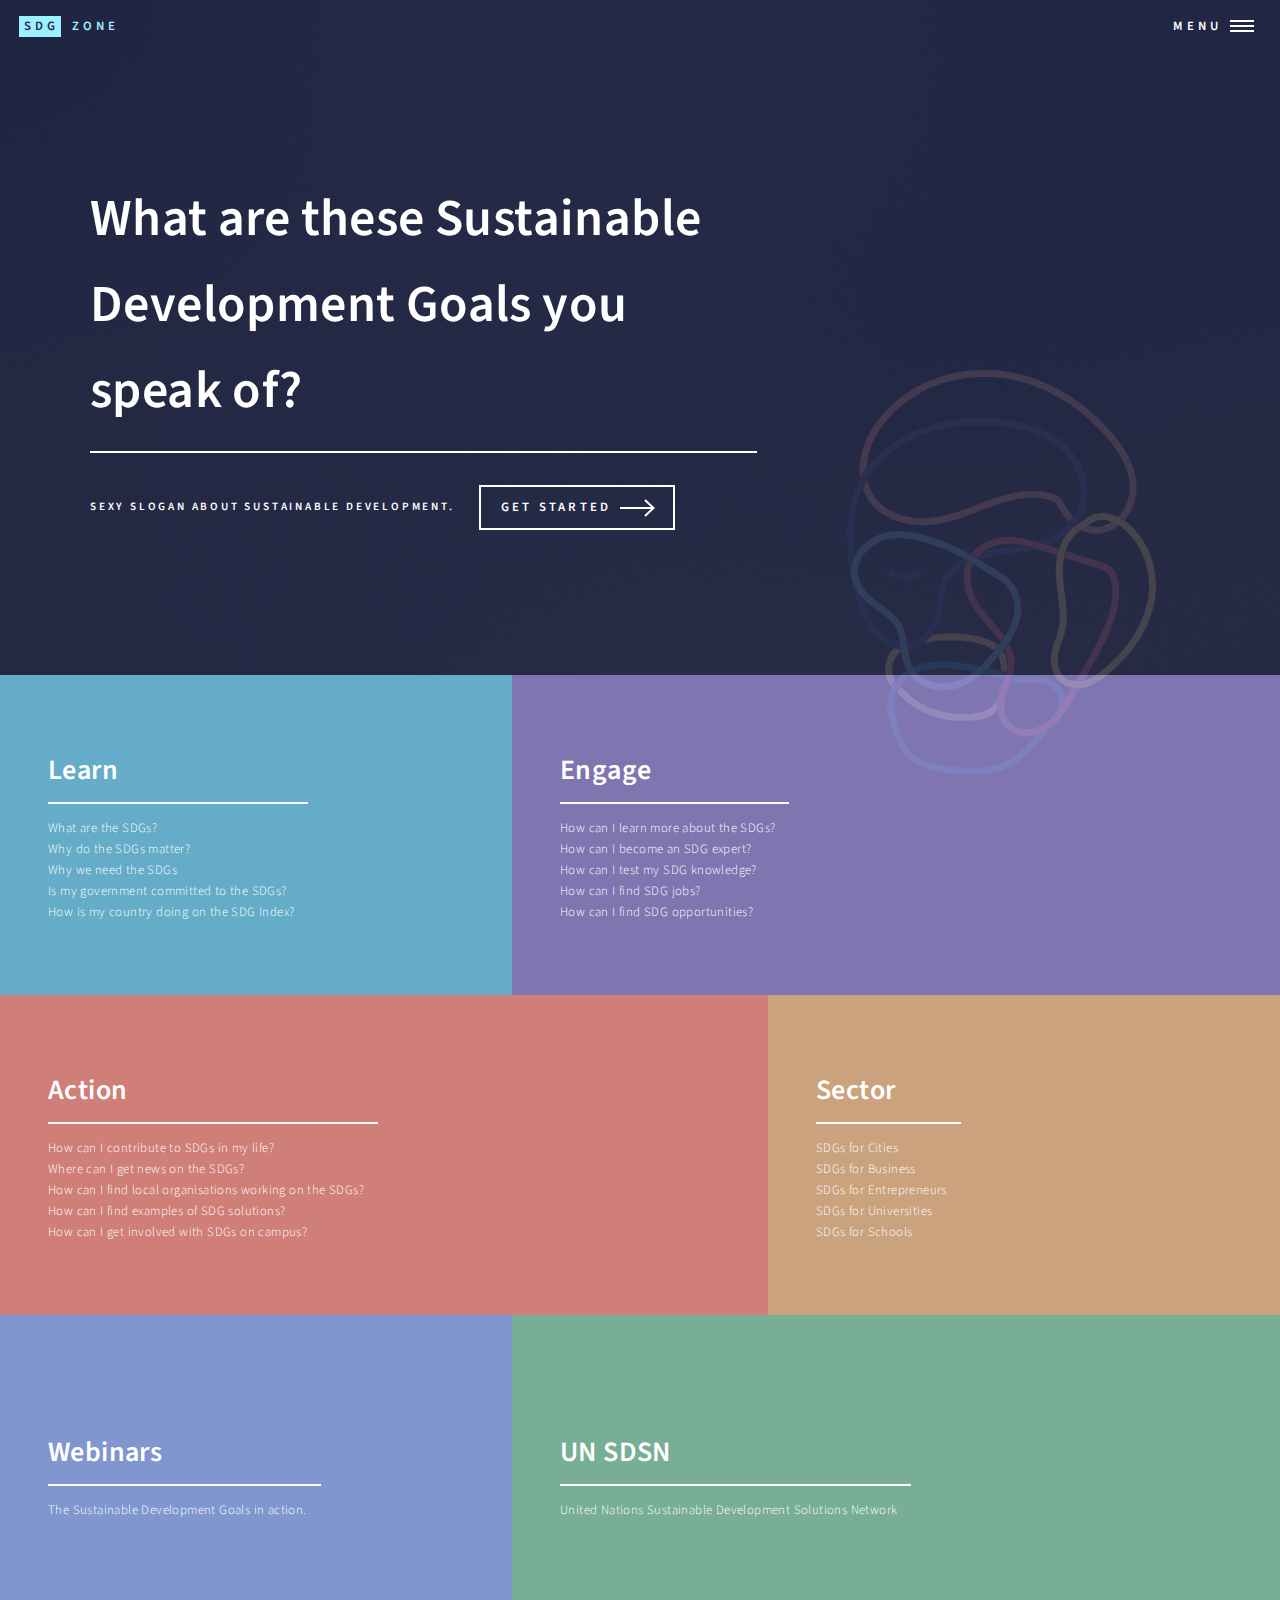
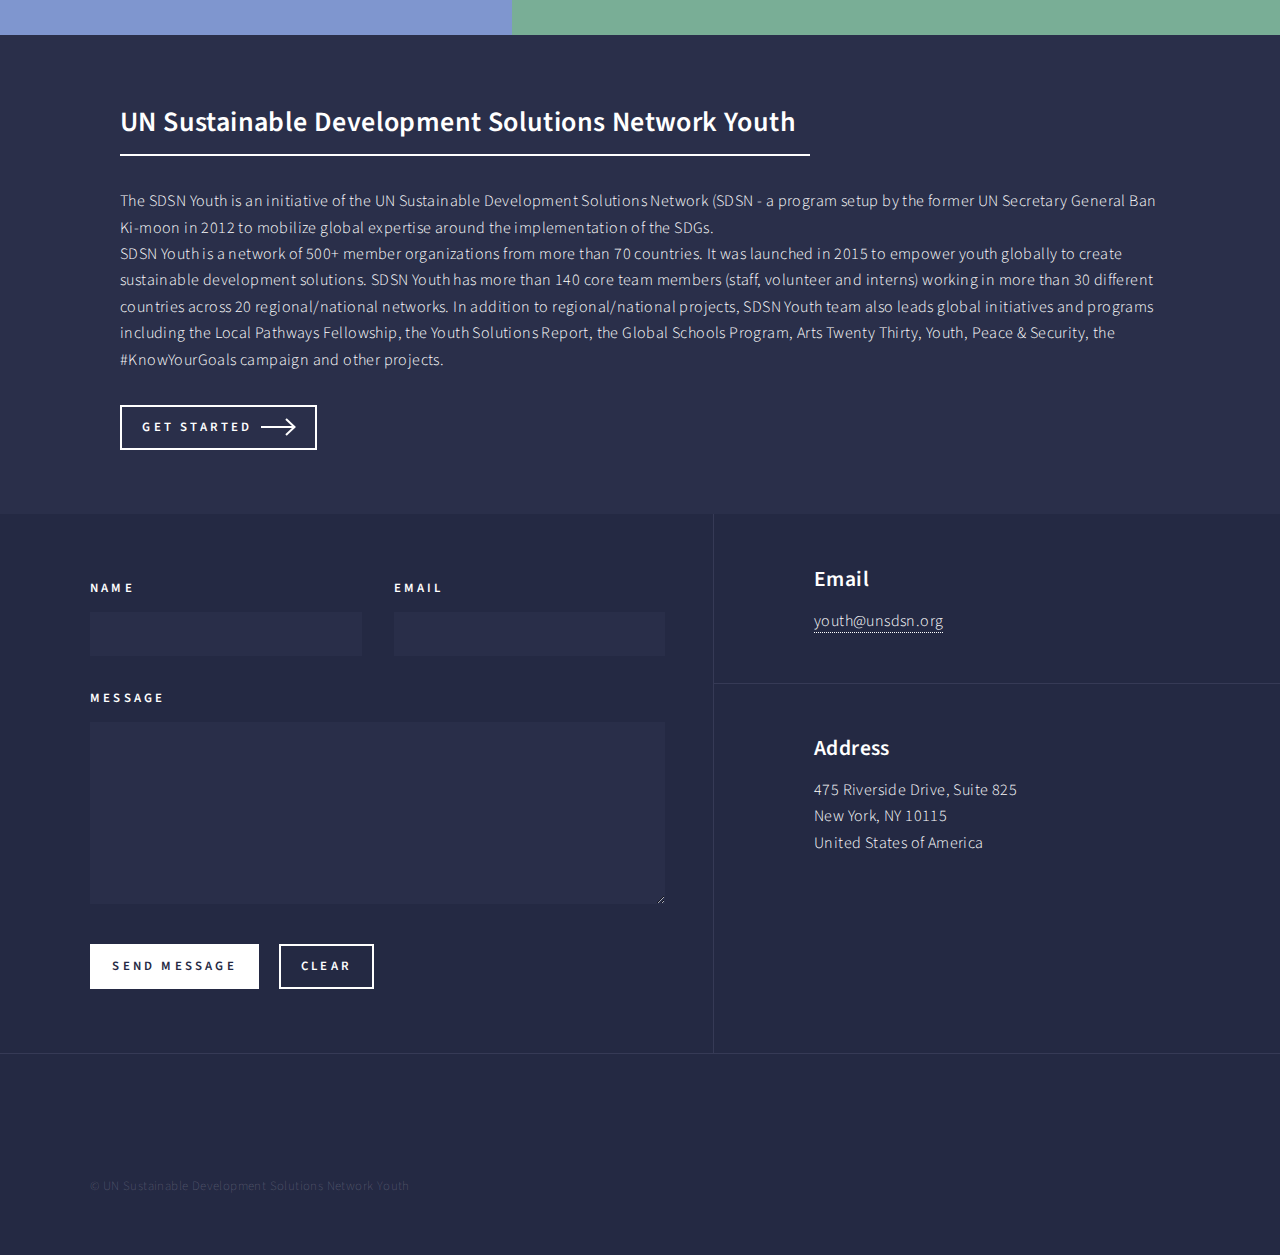
==== index.html @ a64374e9 "Skeleton with base content" ====
<!DOCTYPE HTML>
<!--
	SDG Portal
	UN SUSTAINABLE DEVELOPMENT SOLUTIONS NETWORK YOUTH
-->
<html>
	<head>
		<title>SDG ZONE</title>
		<meta charset="utf-8" />
		<meta name="viewport" content="width=device-width, initial-scale=1, user-scalable=no" />
		<!--[if lte IE 8]><script src="assets/js/ie/html5shiv.js"></script><![endif]-->
		<link rel="stylesheet" href="assets/css/main.css" />
		<!--[if lte IE 9]><link rel="stylesheet" href="assets/css/ie9.css" /><![endif]-->
		<!--[if lte IE 8]><link rel="stylesheet" href="assets/css/ie8.css" /><![endif]-->
	</head>
	<body>

		<!-- Wrapper -->
			<div id="wrapper">

				<!-- Header -->
					<header id="header" class="alt">
						<a href="index.html" class="logo"><strong>SDG</strong> <span>ZONE</span></a>
						<nav>
							<a href="#menu">Menu</a>
						</nav>
					</header>

				<!-- Menu -->
					<nav id="menu">
						<ul class="links">
							<li><a href="index.html">Home</a></li>
							<li><a href="learn.html">Learn</a></li>
							<li><a href="engage.html">Engage</a></li>
							<li><a href="action.html">Action</a></li>
							<li><a href="sector.html">Sector</a></li>
						</ul>
						<ul class="actions vertical">
							<li><a href="#" class="button special fit">Get Started</a></li>
						</ul>
					</nav>

				<!-- Banner -->
					<section id="banner" class="major">
						<div class="inner">
							<header class="major">
								<h1>What are these Sustainable Development Goals you speak of?</h1>
							</header>
							<div class="content">
								<p>Sexy slogan about sustainable development.</p>
								<ul class="actions">
									<li><a href="#one" class="button next scrolly">Get Started</a></li>
								</ul>
							</div>

						</div>
						<div class="landing-img">						
								<img src="images/landing-image.png" alt="abstract looking thing"/>
							</div>
					</section>

				<!-- Main -->
					<div id="main">

						<!-- One -->
							<section id="one" class="tiles">
								<article>
									<span class="image">
										<img src="images/pic01.jpg" alt="" />
									</span>
									<header class="major">
										<h3><a href="learn.html" class="link">Learn</a></h3>
										<p>What are the SDGs?<br>
										Why do the SDGs matter?<br>
										Why we need the SDGs<br>
										Is my government committed to the SDGs?<br>
										How is my country doing on the SDG Index?</p>
									</header>
								</article>
								<article>
									<span class="image">
										<img src="images/pic02.jpg" alt="" />
									</span>
									<header class="major">
										<h3><a href="engage.html" class="link">Engage</a></h3>
										<p>How can I learn more about the SDGs?<br>
										How can I become an SDG expert?<br>
										How can I test my SDG knowledge?<br>
										How can I find SDG jobs?<br>
										How can I find SDG opportunities?</p>
									</header>
								</article>
								<article>
									<span class="image">
										<img src="images/pic03.jpg" alt="" />
									</span>
									<header class="major">
										<h3><a href="action.html" class="link">Action</a></h3>
										<p>How can I contribute to SDGs in my life?<br>
										Where can I get news on the SDGs?<br>
										How can I find local organisations working on the SDGs?<br>
										How can I find examples of SDG solutions?<br>
										How can I get involved with SDGs on campus?</p>
									</header>
								</article>
								<article>
									<span class="image">
										<img src="images/pic04.jpg" alt="" />
									</span>
									<header class="major">
										<h3><a href="sector.html" class="link">Sector</a></h3>
										<p>SDGs for Cities<br>
										SDGs for Business<br>
										SDGs for Entrepreneurs<br>
										SDGs for Universities<br>
										SDGs for Schools</p>
									</header>
								</article>
								<article>
									<span class="image">
										<img src="images/pic05.jpg" alt="" />
									</span>
									<header class="major">
										<h3><a href="index.html" class="link">Webinars</a></h3>
										<p>The Sustainable Development Goals in action.</p>
									</header>
								</article>
								<article>
									<span class="image">
										<img src="images/pic06.jpg" alt="" />
									</span>
									<header class="major">
										<h3><a href="sdsnyouth.html" class="link">UN SDSN</a></h3>
										<p>United Nations Sustainable Development Solutions Network</p>
									</header>
								</article>
							</section>

						<!-- Two -->
							<section id="two">
								<div class="inner">
									<header class="major">
										<h2>UN Sustainable Development Solutions Network Youth</h2>
									</header>
									<p>The SDSN Youth is an initiative of the UN Sustainable Development Solutions Network (SDSN - a program setup by the former UN Secretary General Ban Ki-moon in 2012 to mobilize global expertise around the implementation of the SDGs.<br>

										SDSN Youth is a network of 500+ member organizations from more than 70 countries. 
										It was launched in 2015 to empower youth globally to create sustainable development solutions. 
										SDSN Youth has more than 140 core team members (staff, volunteer and interns) working in more than 30 different countries across 20 regional/national networks. 
										In addition to regional/national projects, SDSN Youth team also leads global initiatives and programs including the Local Pathways Fellowship, the Youth Solutions Report, the Global Schools Program, Arts Twenty Thirty, Youth, Peace & Security, the #KnowYourGoals campaign and other projects.</p>
									<ul class="actions">
										<li><a href="landing.html" class="button next">Get Started</a></li>
									</ul>
								</div>
							</section>

					</div>

				<!-- Contact -->
					<section id="contact">
						<div class="inner">
							<section>
								<form method="post" action="#">
									<div class="field half first">
										<label for="name">Name</label>
										<input type="text" name="name" id="name" />
									</div>
									<div class="field half">
										<label for="email">Email</label>
										<input type="text" name="email" id="email" />
									</div>
									<div class="field">
										<label for="message">Message</label>
										<textarea name="message" id="message" rows="6"></textarea>
									</div>
									<ul class="actions">
										<li><input type="submit" value="Send Message" class="special" /></li>
										<li><input type="reset" value="Clear" /></li>
									</ul>
								</form>
							</section>
							<section class="split">
								<section>
									<div class="contact-method">
										<span class="icon alt fa-envelope"></span>
										<h3>Email</h3>
										<a href="#">youth@unsdsn.org</a>
									</div>
								</section>
								<section>
									<div class="contact-method">
										<span class="icon alt fa-home"></span>
										<h3>Address</h3>
										<span>475 Riverside Drive, Suite 825<br />
										New York, NY 10115<br />
										United States of America</span>
									</div>
								</section>
							</section>
						</div>
					</section>

				<!-- Footer -->
					<footer id="footer">
						<div class="inner">
							<ul class="icons">
								<li><a href="twitter.com/SDSNYouth" class="icon alt fa-twitter"><span class="label">Twitter</span></a></li>
								<li><a href="facebook.com/sdsnyouth" class="icon alt fa-facebook"><span class="label">Facebook</span></a></li>
								<li><a href="github.com/sdsnyouth" class="icon alt fa-github"><span class="label">GitHub</span></a></li>
								<li><a href="#" class="icon alt fa-linkedin"><span class="label">LinkedIn</span></a></li>
							</ul>
							<ul class="copyright">
								<li>&copy; UN Sustainable Development Solutions Network Youth</li>
							</ul>
						</div>
					</footer>

			</div>

		<!-- Scripts -->
			<script src="assets/js/jquery.min.js"></script>
			<script src="assets/js/jquery.scrolly.min.js"></script>
			<script src="assets/js/jquery.scrollex.min.js"></script>
			<script src="assets/js/skel.min.js"></script>
			<script src="assets/js/util.js"></script>
			<!--[if lte IE 8]><script src="assets/js/ie/respond.min.js"></script><![endif]-->
			<script src="assets/js/main.js"></script>

	</body>
</html>
---- assets/css/main.css ----
@import url(font-awesome.min.css);
@import url("https://fonts.googleapis.com/css?family=Source+Sans+Pro:300,300italic,600,600italic");

/*
	Forty by HTML5 UP
	html5up.net | @ajlkn
	Free for personal and commercial use under the CCA 3.0 license (html5up.net/license)
*/

/* Reset */

	html, body, div, span, applet, object, iframe, h1, h2, h3, h4, h5, h6, p, blockquote, pre, a, abbr, acronym, address, big, cite, code, del, dfn, em, img, ins, kbd, q, s, samp, small, strike, strong, sub, sup, tt, var, b, u, i, center, dl, dt, dd, ol, ul, li, fieldset, form, label, legend, table, caption, tbody, tfoot, thead, tr, th, td, article, aside, canvas, details, embed, figure, figcaption, footer, header, hgroup, menu, nav, output, ruby, section, summary, time, mark, audio, video {
		margin: 0;
		padding: 0;
		border: 0;
		font-size: 100%;
		font: inherit;
		vertical-align: baseline;
	}

	article, aside, details, figcaption, figure, footer, header, hgroup, menu, nav, section {
		display: block;
	}

	body {
		line-height: 1;
	}

	ol, ul {
		list-style: none;
	}

	blockquote, q {
		quotes: none;
	}

	blockquote:before, blockquote:after, q:before, q:after {
		content: '';
		content: none;
	}

	table {
		border-collapse: collapse;
		border-spacing: 0;
	}

	body {
		-webkit-text-size-adjust: none;
	}

/* Box Model */

	*, *:before, *:after {
		-moz-box-sizing: border-box;
		-webkit-box-sizing: border-box;
		box-sizing: border-box;
	}

/* Grid */

	.row {
		border-bottom: solid 1px transparent;
		-moz-box-sizing: border-box;
		-webkit-box-sizing: border-box;
		box-sizing: border-box;
	}

	.row > * {
		float: left;
		-moz-box-sizing: border-box;
		-webkit-box-sizing: border-box;
		box-sizing: border-box;
	}

	.row:after, .row:before {
		content: '';
		display: block;
		clear: both;
		height: 0;
	}

	.row.uniform > * > :first-child {
		margin-top: 0;
	}

	.row.uniform > * > :last-child {
		margin-bottom: 0;
	}

	.row.\30 \25 > * {
		padding: 0 0 0 0em;
	}

	.row.\30 \25 {
		margin: 0 0 -1px 0em;
	}

	.row.uniform.\30 \25 > * {
		padding: 0em 0 0 0em;
	}

	.row.uniform.\30 \25 {
		margin: 0em 0 -1px 0em;
	}

	.row > * {
		padding: 0 0 0 2em;
	}

	.row {
		margin: 0 0 -1px -2em;
	}

	.row.uniform > * {
		padding: 2em 0 0 2em;
	}

	.row.uniform {
		margin: -2em 0 -1px -2em;
	}

	.row.\32 00\25 > * {
		padding: 0 0 0 4em;
	}

	.row.\32 00\25 {
		margin: 0 0 -1px -4em;
	}

	.row.uniform.\32 00\25 > * {
		padding: 4em 0 0 4em;
	}

	.row.uniform.\32 00\25 {
		margin: -4em 0 -1px -4em;
	}

	.row.\31 50\25 > * {
		padding: 0 0 0 3em;
	}

	.row.\31 50\25 {
		margin: 0 0 -1px -3em;
	}

	.row.uniform.\31 50\25 > * {
		padding: 3em 0 0 3em;
	}

	.row.uniform.\31 50\25 {
		margin: -3em 0 -1px -3em;
	}

	.row.\35 0\25 > * {
		padding: 0 0 0 1em;
	}

	.row.\35 0\25 {
		margin: 0 0 -1px -1em;
	}

	.row.uniform.\35 0\25 > * {
		padding: 1em 0 0 1em;
	}

	.row.uniform.\35 0\25 {
		margin: -1em 0 -1px -1em;
	}

	.row.\32 5\25 > * {
		padding: 0 0 0 0.5em;
	}

	.row.\32 5\25 {
		margin: 0 0 -1px -0.5em;
	}

	.row.uniform.\32 5\25 > * {
		padding: 0.5em 0 0 0.5em;
	}

	.row.uniform.\32 5\25 {
		margin: -0.5em 0 -1px -0.5em;
	}

	.\31 2u, .\31 2u\24 {
		width: 100%;
		clear: none;
		margin-left: 0;
	}

	.\31 1u, .\31 1u\24 {
		width: 91.6666666667%;
		clear: none;
		margin-left: 0;
	}

	.\31 0u, .\31 0u\24 {
		width: 83.3333333333%;
		clear: none;
		margin-left: 0;
	}

	.\39 u, .\39 u\24 {
		width: 75%;
		clear: none;
		margin-left: 0;
	}

	.\38 u, .\38 u\24 {
		width: 66.6666666667%;
		clear: none;
		margin-left: 0;
	}

	.\37 u, .\37 u\24 {
		width: 58.3333333333%;
		clear: none;
		margin-left: 0;
	}

	.\36 u, .\36 u\24 {
		width: 50%;
		clear: none;
		margin-left: 0;
	}

	.\35 u, .\35 u\24 {
		width: 41.6666666667%;
		clear: none;
		margin-left: 0;
	}

	.\34 u, .\34 u\24 {
		width: 33.3333333333%;
		clear: none;
		margin-left: 0;
	}

	.\33 u, .\33 u\24 {
		width: 25%;
		clear: none;
		margin-left: 0;
	}

	.\32 u, .\32 u\24 {
		width: 16.6666666667%;
		clear: none;
		margin-left: 0;
	}

	.\31 u, .\31 u\24 {
		width: 8.3333333333%;
		clear: none;
		margin-left: 0;
	}

	.\31 2u\24 + *,
	.\31 1u\24 + *,
	.\31 0u\24 + *,
	.\39 u\24 + *,
	.\38 u\24 + *,
	.\37 u\24 + *,
	.\36 u\24 + *,
	.\35 u\24 + *,
	.\34 u\24 + *,
	.\33 u\24 + *,
	.\32 u\24 + *,
	.\31 u\24 + * {
		clear: left;
	}

	.\-11u {
		margin-left: 91.66667%;
	}

	.\-10u {
		margin-left: 83.33333%;
	}

	.\-9u {
		margin-left: 75%;
	}

	.\-8u {
		margin-left: 66.66667%;
	}

	.\-7u {
		margin-left: 58.33333%;
	}

	.\-6u {
		margin-left: 50%;
	}

	.\-5u {
		margin-left: 41.66667%;
	}

	.\-4u {
		margin-left: 33.33333%;
	}

	.\-3u {
		margin-left: 25%;
	}

	.\-2u {
		margin-left: 16.66667%;
	}

	.\-1u {
		margin-left: 8.33333%;
	}

	@media screen and (max-width: 1680px) {

		.row > * {
			padding: 0 0 0 2em;
		}

		.row {
			margin: 0 0 -1px -2em;
		}

		.row.uniform > * {
			padding: 2em 0 0 2em;
		}

		.row.uniform {
			margin: -2em 0 -1px -2em;
		}

		.row.\32 00\25 > * {
			padding: 0 0 0 4em;
		}

		.row.\32 00\25 {
			margin: 0 0 -1px -4em;
		}

		.row.uniform.\32 00\25 > * {
			padding: 4em 0 0 4em;
		}

		.row.uniform.\32 00\25 {
			margin: -4em 0 -1px -4em;
		}

		.row.\31 50\25 > * {
			padding: 0 0 0 3em;
		}

		.row.\31 50\25 {
			margin: 0 0 -1px -3em;
		}

		.row.uniform.\31 50\25 > * {
			padding: 3em 0 0 3em;
		}

		.row.uniform.\31 50\25 {
			margin: -3em 0 -1px -3em;
		}

		.row.\35 0\25 > * {
			padding: 0 0 0 1em;
		}

		.row.\35 0\25 {
			margin: 0 0 -1px -1em;
		}

		.row.uniform.\35 0\25 > * {
			padding: 1em 0 0 1em;
		}

		.row.uniform.\35 0\25 {
			margin: -1em 0 -1px -1em;
		}

		.row.\32 5\25 > * {
			padding: 0 0 0 0.5em;
		}

		.row.\32 5\25 {
			margin: 0 0 -1px -0.5em;
		}

		.row.uniform.\32 5\25 > * {
			padding: 0.5em 0 0 0.5em;
		}

		.row.uniform.\32 5\25 {
			margin: -0.5em 0 -1px -0.5em;
		}

		.\31 2u\28xlarge\29, .\31 2u\24\28xlarge\29 {
			width: 100%;
			clear: none;
			margin-left: 0;
		}

		.\31 1u\28xlarge\29, .\31 1u\24\28xlarge\29 {
			width: 91.6666666667%;
			clear: none;
			margin-left: 0;
		}

		.\31 0u\28xlarge\29, .\31 0u\24\28xlarge\29 {
			width: 83.3333333333%;
			clear: none;
			margin-left: 0;
		}

		.\39 u\28xlarge\29, .\39 u\24\28xlarge\29 {
			width: 75%;
			clear: none;
			margin-left: 0;
		}

		.\38 u\28xlarge\29, .\38 u\24\28xlarge\29 {
			width: 66.6666666667%;
			clear: none;
			margin-left: 0;
		}

		.\37 u\28xlarge\29, .\37 u\24\28xlarge\29 {
			width: 58.3333333333%;
			clear: none;
			margin-left: 0;
		}

		.\36 u\28xlarge\29, .\36 u\24\28xlarge\29 {
			width: 50%;
			clear: none;
			margin-left: 0;
		}

		.\35 u\28xlarge\29, .\35 u\24\28xlarge\29 {
			width: 41.6666666667%;
			clear: none;
			margin-left: 0;
		}

		.\34 u\28xlarge\29, .\34 u\24\28xlarge\29 {
			width: 33.3333333333%;
			clear: none;
			margin-left: 0;
		}

		.\33 u\28xlarge\29, .\33 u\24\28xlarge\29 {
			width: 25%;
			clear: none;
			margin-left: 0;
		}

		.\32 u\28xlarge\29, .\32 u\24\28xlarge\29 {
			width: 16.6666666667%;
			clear: none;
			margin-left: 0;
		}

		.\31 u\28xlarge\29, .\31 u\24\28xlarge\29 {
			width: 8.3333333333%;
			clear: none;
			margin-left: 0;
		}

		.\31 2u\24\28xlarge\29 + *,
		.\31 1u\24\28xlarge\29 + *,
		.\31 0u\24\28xlarge\29 + *,
		.\39 u\24\28xlarge\29 + *,
		.\38 u\24\28xlarge\29 + *,
		.\37 u\24\28xlarge\29 + *,
		.\36 u\24\28xlarge\29 + *,
		.\35 u\24\28xlarge\29 + *,
		.\34 u\24\28xlarge\29 + *,
		.\33 u\24\28xlarge\29 + *,
		.\32 u\24\28xlarge\29 + *,
		.\31 u\24\28xlarge\29 + * {
			clear: left;
		}

		.\-11u\28xlarge\29 {
			margin-left: 91.66667%;
		}

		.\-10u\28xlarge\29 {
			margin-left: 83.33333%;
		}

		.\-9u\28xlarge\29 {
			margin-left: 75%;
		}

		.\-8u\28xlarge\29 {
			margin-left: 66.66667%;
		}

		.\-7u\28xlarge\29 {
			margin-left: 58.33333%;
		}

		.\-6u\28xlarge\29 {
			margin-left: 50%;
		}

		.\-5u\28xlarge\29 {
			margin-left: 41.66667%;
		}

		.\-4u\28xlarge\29 {
			margin-left: 33.33333%;
		}

		.\-3u\28xlarge\29 {
			margin-left: 25%;
		}

		.\-2u\28xlarge\29 {
			margin-left: 16.66667%;
		}

		.\-1u\28xlarge\29 {
			margin-left: 8.33333%;
		}

	}

	@media screen and (max-width: 1280px) {

		.row > * {
			padding: 0 0 0 1.5em;
		}

		.row {
			margin: 0 0 -1px -1.5em;
		}

		.row.uniform > * {
			padding: 1.5em 0 0 1.5em;
		}

		.row.uniform {
			margin: -1.5em 0 -1px -1.5em;
		}

		.row.\32 00\25 > * {
			padding: 0 0 0 3em;
		}

		.row.\32 00\25 {
			margin: 0 0 -1px -3em;
		}

		.row.uniform.\32 00\25 > * {
			padding: 3em 0 0 3em;
		}

		.row.uniform.\32 00\25 {
			margin: -3em 0 -1px -3em;
		}

		.row.\31 50\25 > * {
			padding: 0 0 0 2.25em;
		}

		.row.\31 50\25 {
			margin: 0 0 -1px -2.25em;
		}

		.row.uniform.\31 50\25 > * {
			padding: 2.25em 0 0 2.25em;
		}

		.row.uniform.\31 50\25 {
			margin: -2.25em 0 -1px -2.25em;
		}

		.row.\35 0\25 > * {
			padding: 0 0 0 0.75em;
		}

		.row.\35 0\25 {
			margin: 0 0 -1px -0.75em;
		}

		.row.uniform.\35 0\25 > * {
			padding: 0.75em 0 0 0.75em;
		}

		.row.uniform.\35 0\25 {
			margin: -0.75em 0 -1px -0.75em;
		}

		.row.\32 5\25 > * {
			padding: 0 0 0 0.375em;
		}

		.row.\32 5\25 {
			margin: 0 0 -1px -0.375em;
		}

		.row.uniform.\32 5\25 > * {
			padding: 0.375em 0 0 0.375em;
		}

		.row.uniform.\32 5\25 {
			margin: -0.375em 0 -1px -0.375em;
		}

		.\31 2u\28large\29, .\31 2u\24\28large\29 {
			width: 100%;
			clear: none;
			margin-left: 0;
		}

		.\31 1u\28large\29, .\31 1u\24\28large\29 {
			width: 91.6666666667%;
			clear: none;
			margin-left: 0;
		}

		.\31 0u\28large\29, .\31 0u\24\28large\29 {
			width: 83.3333333333%;
			clear: none;
			margin-left: 0;
		}

		.\39 u\28large\29, .\39 u\24\28large\29 {
			width: 75%;
			clear: none;
			margin-left: 0;
		}

		.\38 u\28large\29, .\38 u\24\28large\29 {
			width: 66.6666666667%;
			clear: none;
			margin-left: 0;
		}

		.\37 u\28large\29, .\37 u\24\28large\29 {
			width: 58.3333333333%;
			clear: none;
			margin-left: 0;
		}

		.\36 u\28large\29, .\36 u\24\28large\29 {
			width: 50%;
			clear: none;
			margin-left: 0;
		}

		.\35 u\28large\29, .\35 u\24\28large\29 {
			width: 41.6666666667%;
			clear: none;
			margin-left: 0;
		}

		.\34 u\28large\29, .\34 u\24\28large\29 {
			width: 33.3333333333%;
			clear: none;
			margin-left: 0;
		}

		.\33 u\28large\29, .\33 u\24\28large\29 {
			width: 25%;
			clear: none;
			margin-left: 0;
		}

		.\32 u\28large\29, .\32 u\24\28large\29 {
			width: 16.6666666667%;
			clear: none;
			margin-left: 0;
		}

		.\31 u\28large\29, .\31 u\24\28large\29 {
			width: 8.3333333333%;
			clear: none;
			margin-left: 0;
		}

		.\31 2u\24\28large\29 + *,
		.\31 1u\24\28large\29 + *,
		.\31 0u\24\28large\29 + *,
		.\39 u\24\28large\29 + *,
		.\38 u\24\28large\29 + *,
		.\37 u\24\28large\29 + *,
		.\36 u\24\28large\29 + *,
		.\35 u\24\28large\29 + *,
		.\34 u\24\28large\29 + *,
		.\33 u\24\28large\29 + *,
		.\32 u\24\28large\29 + *,
		.\31 u\24\28large\29 + * {
			clear: left;
		}

		.\-11u\28large\29 {
			margin-left: 91.66667%;
		}

		.\-10u\28large\29 {
			margin-left: 83.33333%;
		}

		.\-9u\28large\29 {
			margin-left: 75%;
		}

		.\-8u\28large\29 {
			margin-left: 66.66667%;
		}

		.\-7u\28large\29 {
			margin-left: 58.33333%;
		}

		.\-6u\28large\29 {
			margin-left: 50%;
		}

		.\-5u\28large\29 {
			margin-left: 41.66667%;
		}

		.\-4u\28large\29 {
			margin-left: 33.33333%;
		}

		.\-3u\28large\29 {
			margin-left: 25%;
		}

		.\-2u\28large\29 {
			margin-left: 16.66667%;
		}

		.\-1u\28large\29 {
			margin-left: 8.33333%;
		}

	}

	@media screen and (max-width: 980px) {

		.row > * {
			padding: 0 0 0 1.5em;
		}

		.row {
			margin: 0 0 -1px -1.5em;
		}

		.row.uniform > * {
			padding: 1.5em 0 0 1.5em;
		}

		.row.uniform {
			margin: -1.5em 0 -1px -1.5em;
		}

		.row.\32 00\25 > * {
			padding: 0 0 0 3em;
		}

		.row.\32 00\25 {
			margin: 0 0 -1px -3em;
		}

		.row.uniform.\32 00\25 > * {
			padding: 3em 0 0 3em;
		}

		.row.uniform.\32 00\25 {
			margin: -3em 0 -1px -3em;
		}

		.row.\31 50\25 > * {
			padding: 0 0 0 2.25em;
		}

		.row.\31 50\25 {
			margin: 0 0 -1px -2.25em;
		}

		.row.uniform.\31 50\25 > * {
			padding: 2.25em 0 0 2.25em;
		}

		.row.uniform.\31 50\25 {
			margin: -2.25em 0 -1px -2.25em;
		}

		.row.\35 0\25 > * {
			padding: 0 0 0 0.75em;
		}

		.row.\35 0\25 {
			margin: 0 0 -1px -0.75em;
		}

		.row.uniform.\35 0\25 > * {
			padding: 0.75em 0 0 0.75em;
		}

		.row.uniform.\35 0\25 {
			margin: -0.75em 0 -1px -0.75em;
		}

		.row.\32 5\25 > * {
			padding: 0 0 0 0.375em;
		}

		.row.\32 5\25 {
			margin: 0 0 -1px -0.375em;
		}

		.row.uniform.\32 5\25 > * {
			padding: 0.375em 0 0 0.375em;
		}

		.row.uniform.\32 5\25 {
			margin: -0.375em 0 -1px -0.375em;
		}

		.\31 2u\28medium\29, .\31 2u\24\28medium\29 {
			width: 100%;
			clear: none;
			margin-left: 0;
		}

		.\31 1u\28medium\29, .\31 1u\24\28medium\29 {
			width: 91.6666666667%;
			clear: none;
			margin-left: 0;
		}

		.\31 0u\28medium\29, .\31 0u\24\28medium\29 {
			width: 83.3333333333%;
			clear: none;
			margin-left: 0;
		}

		.\39 u\28medium\29, .\39 u\24\28medium\29 {
			width: 75%;
			clear: none;
			margin-left: 0;
		}

		.\38 u\28medium\29, .\38 u\24\28medium\29 {
			width: 66.6666666667%;
			clear: none;
			margin-left: 0;
		}

		.\37 u\28medium\29, .\37 u\24\28medium\29 {
			width: 58.3333333333%;
			clear: none;
			margin-left: 0;
		}

		.\36 u\28medium\29, .\36 u\24\28medium\29 {
			width: 50%;
			clear: none;
			margin-left: 0;
		}

		.\35 u\28medium\29, .\35 u\24\28medium\29 {
			width: 41.6666666667%;
			clear: none;
			margin-left: 0;
		}

		.\34 u\28medium\29, .\34 u\24\28medium\29 {
			width: 33.3333333333%;
			clear: none;
			margin-left: 0;
		}

		.\33 u\28medium\29, .\33 u\24\28medium\29 {
			width: 25%;
			clear: none;
			margin-left: 0;
		}

		.\32 u\28medium\29, .\32 u\24\28medium\29 {
			width: 16.6666666667%;
			clear: none;
			margin-left: 0;
		}

		.\31 u\28medium\29, .\31 u\24\28medium\29 {
			width: 8.3333333333%;
			clear: none;
			margin-left: 0;
		}

		.\31 2u\24\28medium\29 + *,
		.\31 1u\24\28medium\29 + *,
		.\31 0u\24\28medium\29 + *,
		.\39 u\24\28medium\29 + *,
		.\38 u\24\28medium\29 + *,
		.\37 u\24\28medium\29 + *,
		.\36 u\24\28medium\29 + *,
		.\35 u\24\28medium\29 + *,
		.\34 u\24\28medium\29 + *,
		.\33 u\24\28medium\29 + *,
		.\32 u\24\28medium\29 + *,
		.\31 u\24\28medium\29 + * {
			clear: left;
		}

		.\-11u\28medium\29 {
			margin-left: 91.66667%;
		}

		.\-10u\28medium\29 {
			margin-left: 83.33333%;
		}

		.\-9u\28medium\29 {
			margin-left: 75%;
		}

		.\-8u\28medium\29 {
			margin-left: 66.66667%;
		}

		.\-7u\28medium\29 {
			margin-left: 58.33333%;
		}

		.\-6u\28medium\29 {
			margin-left: 50%;
		}

		.\-5u\28medium\29 {
			margin-left: 41.66667%;
		}

		.\-4u\28medium\29 {
			margin-left: 33.33333%;
		}

		.\-3u\28medium\29 {
			margin-left: 25%;
		}

		.\-2u\28medium\29 {
			margin-left: 16.66667%;
		}

		.\-1u\28medium\29 {
			margin-left: 8.33333%;
		}

	}

	@media screen and (max-width: 736px) {

		.row > * {
			padding: 0 0 0 1.25em;
		}

		.row {
			margin: 0 0 -1px -1.25em;
		}

		.row.uniform > * {
			padding: 1.25em 0 0 1.25em;
		}

		.row.uniform {
			margin: -1.25em 0 -1px -1.25em;
		}

		.row.\32 00\25 > * {
			padding: 0 0 0 2.5em;
		}

		.row.\32 00\25 {
			margin: 0 0 -1px -2.5em;
		}

		.row.uniform.\32 00\25 > * {
			padding: 2.5em 0 0 2.5em;
		}

		.row.uniform.\32 00\25 {
			margin: -2.5em 0 -1px -2.5em;
		}

		.row.\31 50\25 > * {
			padding: 0 0 0 1.875em;
		}

		.row.\31 50\25 {
			margin: 0 0 -1px -1.875em;
		}

		.row.uniform.\31 50\25 > * {
			padding: 1.875em 0 0 1.875em;
		}

		.row.uniform.\31 50\25 {
			margin: -1.875em 0 -1px -1.875em;
		}

		.row.\35 0\25 > * {
			padding: 0 0 0 0.625em;
		}

		.row.\35 0\25 {
			margin: 0 0 -1px -0.625em;
		}

		.row.uniform.\35 0\25 > * {
			padding: 0.625em 0 0 0.625em;
		}

		.row.uniform.\35 0\25 {
			margin: -0.625em 0 -1px -0.625em;
		}

		.row.\32 5\25 > * {
			padding: 0 0 0 0.3125em;
		}

		.row.\32 5\25 {
			margin: 0 0 -1px -0.3125em;
		}

		.row.uniform.\32 5\25 > * {
			padding: 0.3125em 0 0 0.3125em;
		}

		.row.uniform.\32 5\25 {
			margin: -0.3125em 0 -1px -0.3125em;
		}

		.\31 2u\28small\29, .\31 2u\24\28small\29 {
			width: 100%;
			clear: none;
			margin-left: 0;
		}

		.\31 1u\28small\29, .\31 1u\24\28small\29 {
			width: 91.6666666667%;
			clear: none;
			margin-left: 0;
		}

		.\31 0u\28small\29, .\31 0u\24\28small\29 {
			width: 83.3333333333%;
			clear: none;
			margin-left: 0;
		}

		.\39 u\28small\29, .\39 u\24\28small\29 {
			width: 75%;
			clear: none;
			margin-left: 0;
		}

		.\38 u\28small\29, .\38 u\24\28small\29 {
			width: 66.6666666667%;
			clear: none;
			margin-left: 0;
		}

		.\37 u\28small\29, .\37 u\24\28small\29 {
			width: 58.3333333333%;
			clear: none;
			margin-left: 0;
		}

		.\36 u\28small\29, .\36 u\24\28small\29 {
			width: 50%;
			clear: none;
			margin-left: 0;
		}

		.\35 u\28small\29, .\35 u\24\28small\29 {
			width: 41.6666666667%;
			clear: none;
			margin-left: 0;
		}

		.\34 u\28small\29, .\34 u\24\28small\29 {
			width: 33.3333333333%;
			clear: none;
			margin-left: 0;
		}

		.\33 u\28small\29, .\33 u\24\28small\29 {
			width: 25%;
			clear: none;
			margin-left: 0;
		}

		.\32 u\28small\29, .\32 u\24\28small\29 {
			width: 16.6666666667%;
			clear: none;
			margin-left: 0;
		}

		.\31 u\28small\29, .\31 u\24\28small\29 {
			width: 8.3333333333%;
			clear: none;
			margin-left: 0;
		}

		.\31 2u\24\28small\29 + *,
		.\31 1u\24\28small\29 + *,
		.\31 0u\24\28small\29 + *,
		.\39 u\24\28small\29 + *,
		.\38 u\24\28small\29 + *,
		.\37 u\24\28small\29 + *,
		.\36 u\24\28small\29 + *,
		.\35 u\24\28small\29 + *,
		.\34 u\24\28small\29 + *,
		.\33 u\24\28small\29 + *,
		.\32 u\24\28small\29 + *,
		.\31 u\24\28small\29 + * {
			clear: left;
		}

		.\-11u\28small\29 {
			margin-left: 91.66667%;
		}

		.\-10u\28small\29 {
			margin-left: 83.33333%;
		}

		.\-9u\28small\29 {
			margin-left: 75%;
		}

		.\-8u\28small\29 {
			margin-left: 66.66667%;
		}

		.\-7u\28small\29 {
			margin-left: 58.33333%;
		}

		.\-6u\28small\29 {
			margin-left: 50%;
		}

		.\-5u\28small\29 {
			margin-left: 41.66667%;
		}

		.\-4u\28small\29 {
			margin-left: 33.33333%;
		}

		.\-3u\28small\29 {
			margin-left: 25%;
		}

		.\-2u\28small\29 {
			margin-left: 16.66667%;
		}

		.\-1u\28small\29 {
			margin-left: 8.33333%;
		}

	}

	@media screen and (max-width: 480px) {

		.row > * {
			padding: 0 0 0 1.25em;
		}

		.row {
			margin: 0 0 -1px -1.25em;
		}

		.row.uniform > * {
			padding: 1.25em 0 0 1.25em;
		}

		.row.uniform {
			margin: -1.25em 0 -1px -1.25em;
		}

		.row.\32 00\25 > * {
			padding: 0 0 0 2.5em;
		}

		.row.\32 00\25 {
			margin: 0 0 -1px -2.5em;
		}

		.row.uniform.\32 00\25 > * {
			padding: 2.5em 0 0 2.5em;
		}

		.row.uniform.\32 00\25 {
			margin: -2.5em 0 -1px -2.5em;
		}

		.row.\31 50\25 > * {
			padding: 0 0 0 1.875em;
		}

		.row.\31 50\25 {
			margin: 0 0 -1px -1.875em;
		}

		.row.uniform.\31 50\25 > * {
			padding: 1.875em 0 0 1.875em;
		}

		.row.uniform.\31 50\25 {
			margin: -1.875em 0 -1px -1.875em;
		}

		.row.\35 0\25 > * {
			padding: 0 0 0 0.625em;
		}

		.row.\35 0\25 {
			margin: 0 0 -1px -0.625em;
		}

		.row.uniform.\35 0\25 > * {
			padding: 0.625em 0 0 0.625em;
		}

		.row.uniform.\35 0\25 {
			margin: -0.625em 0 -1px -0.625em;
		}

		.row.\32 5\25 > * {
			padding: 0 0 0 0.3125em;
		}

		.row.\32 5\25 {
			margin: 0 0 -1px -0.3125em;
		}

		.row.uniform.\32 5\25 > * {
			padding: 0.3125em 0 0 0.3125em;
		}

		.row.uniform.\32 5\25 {
			margin: -0.3125em 0 -1px -0.3125em;
		}

		.\31 2u\28xsmall\29, .\31 2u\24\28xsmall\29 {
			width: 100%;
			clear: none;
			margin-left: 0;
		}

		.\31 1u\28xsmall\29, .\31 1u\24\28xsmall\29 {
			width: 91.6666666667%;
			clear: none;
			margin-left: 0;
		}

		.\31 0u\28xsmall\29, .\31 0u\24\28xsmall\29 {
			width: 83.3333333333%;
			clear: none;
			margin-left: 0;
		}

		.\39 u\28xsmall\29, .\39 u\24\28xsmall\29 {
			width: 75%;
			clear: none;
			margin-left: 0;
		}

		.\38 u\28xsmall\29, .\38 u\24\28xsmall\29 {
			width: 66.6666666667%;
			clear: none;
			margin-left: 0;
		}

		.\37 u\28xsmall\29, .\37 u\24\28xsmall\29 {
			width: 58.3333333333%;
			clear: none;
			margin-left: 0;
		}

		.\36 u\28xsmall\29, .\36 u\24\28xsmall\29 {
			width: 50%;
			clear: none;
			margin-left: 0;
		}

		.\35 u\28xsmall\29, .\35 u\24\28xsmall\29 {
			width: 41.6666666667%;
			clear: none;
			margin-left: 0;
		}

		.\34 u\28xsmall\29, .\34 u\24\28xsmall\29 {
			width: 33.3333333333%;
			clear: none;
			margin-left: 0;
		}

		.\33 u\28xsmall\29, .\33 u\24\28xsmall\29 {
			width: 25%;
			clear: none;
			margin-left: 0;
		}

		.\32 u\28xsmall\29, .\32 u\24\28xsmall\29 {
			width: 16.6666666667%;
			clear: none;
			margin-left: 0;
		}

		.\31 u\28xsmall\29, .\31 u\24\28xsmall\29 {
			width: 8.3333333333%;
			clear: none;
			margin-left: 0;
		}

		.\31 2u\24\28xsmall\29 + *,
		.\31 1u\24\28xsmall\29 + *,
		.\31 0u\24\28xsmall\29 + *,
		.\39 u\24\28xsmall\29 + *,
		.\38 u\24\28xsmall\29 + *,
		.\37 u\24\28xsmall\29 + *,
		.\36 u\24\28xsmall\29 + *,
		.\35 u\24\28xsmall\29 + *,
		.\34 u\24\28xsmall\29 + *,
		.\33 u\24\28xsmall\29 + *,
		.\32 u\24\28xsmall\29 + *,
		.\31 u\24\28xsmall\29 + * {
			clear: left;
		}

		.\-11u\28xsmall\29 {
			margin-left: 91.66667%;
		}

		.\-10u\28xsmall\29 {
			margin-left: 83.33333%;
		}

		.\-9u\28xsmall\29 {
			margin-left: 75%;
		}

		.\-8u\28xsmall\29 {
			margin-left: 66.66667%;
		}

		.\-7u\28xsmall\29 {
			margin-left: 58.33333%;
		}

		.\-6u\28xsmall\29 {
			margin-left: 50%;
		}

		.\-5u\28xsmall\29 {
			margin-left: 41.66667%;
		}

		.\-4u\28xsmall\29 {
			margin-left: 33.33333%;
		}

		.\-3u\28xsmall\29 {
			margin-left: 25%;
		}

		.\-2u\28xsmall\29 {
			margin-left: 16.66667%;
		}

		.\-1u\28xsmall\29 {
			margin-left: 8.33333%;
		}

	}

	@media screen and (max-width: 360px) {

		.row > * {
			padding: 0 0 0 1.25em;
		}

		.row {
			margin: 0 0 -1px -1.25em;
		}

		.row.uniform > * {
			padding: 1.25em 0 0 1.25em;
		}

		.row.uniform {
			margin: -1.25em 0 -1px -1.25em;
		}

		.row.\32 00\25 > * {
			padding: 0 0 0 2.5em;
		}

		.row.\32 00\25 {
			margin: 0 0 -1px -2.5em;
		}

		.row.uniform.\32 00\25 > * {
			padding: 2.5em 0 0 2.5em;
		}

		.row.uniform.\32 00\25 {
			margin: -2.5em 0 -1px -2.5em;
		}

		.row.\31 50\25 > * {
			padding: 0 0 0 1.875em;
		}

		.row.\31 50\25 {
			margin: 0 0 -1px -1.875em;
		}

		.row.uniform.\31 50\25 > * {
			padding: 1.875em 0 0 1.875em;
		}

		.row.uniform.\31 50\25 {
			margin: -1.875em 0 -1px -1.875em;
		}

		.row.\35 0\25 > * {
			padding: 0 0 0 0.625em;
		}

		.row.\35 0\25 {
			margin: 0 0 -1px -0.625em;
		}

		.row.uniform.\35 0\25 > * {
			padding: 0.625em 0 0 0.625em;
		}

		.row.uniform.\35 0\25 {
			margin: -0.625em 0 -1px -0.625em;
		}

		.row.\32 5\25 > * {
			padding: 0 0 0 0.3125em;
		}

		.row.\32 5\25 {
			margin: 0 0 -1px -0.3125em;
		}

		.row.uniform.\32 5\25 > * {
			padding: 0.3125em 0 0 0.3125em;
		}

		.row.uniform.\32 5\25 {
			margin: -0.3125em 0 -1px -0.3125em;
		}

		.\31 2u\28xxsmall\29, .\31 2u\24\28xxsmall\29 {
			width: 100%;
			clear: none;
			margin-left: 0;
		}

		.\31 1u\28xxsmall\29, .\31 1u\24\28xxsmall\29 {
			width: 91.6666666667%;
			clear: none;
			margin-left: 0;
		}

		.\31 0u\28xxsmall\29, .\31 0u\24\28xxsmall\29 {
			width: 83.3333333333%;
			clear: none;
			margin-left: 0;
		}

		.\39 u\28xxsmall\29, .\39 u\24\28xxsmall\29 {
			width: 75%;
			clear: none;
			margin-left: 0;
		}

		.\38 u\28xxsmall\29, .\38 u\24\28xxsmall\29 {
			width: 66.6666666667%;
			clear: none;
			margin-left: 0;
		}

		.\37 u\28xxsmall\29, .\37 u\24\28xxsmall\29 {
			width: 58.3333333333%;
			clear: none;
			margin-left: 0;
		}

		.\36 u\28xxsmall\29, .\36 u\24\28xxsmall\29 {
			width: 50%;
			clear: none;
			margin-left: 0;
		}

		.\35 u\28xxsmall\29, .\35 u\24\28xxsmall\29 {
			width: 41.6666666667%;
			clear: none;
			margin-left: 0;
		}

		.\34 u\28xxsmall\29, .\34 u\24\28xxsmall\29 {
			width: 33.3333333333%;
			clear: none;
			margin-left: 0;
		}

		.\33 u\28xxsmall\29, .\33 u\24\28xxsmall\29 {
			width: 25%;
			clear: none;
			margin-left: 0;
		}

		.\32 u\28xxsmall\29, .\32 u\24\28xxsmall\29 {
			width: 16.6666666667%;
			clear: none;
			margin-left: 0;
		}

		.\31 u\28xxsmall\29, .\31 u\24\28xxsmall\29 {
			width: 8.3333333333%;
			clear: none;
			margin-left: 0;
		}

		.\31 2u\24\28xxsmall\29 + *,
		.\31 1u\24\28xxsmall\29 + *,
		.\31 0u\24\28xxsmall\29 + *,
		.\39 u\24\28xxsmall\29 + *,
		.\38 u\24\28xxsmall\29 + *,
		.\37 u\24\28xxsmall\29 + *,
		.\36 u\24\28xxsmall\29 + *,
		.\35 u\24\28xxsmall\29 + *,
		.\34 u\24\28xxsmall\29 + *,
		.\33 u\24\28xxsmall\29 + *,
		.\32 u\24\28xxsmall\29 + *,
		.\31 u\24\28xxsmall\29 + * {
			clear: left;
		}

		.\-11u\28xxsmall\29 {
			margin-left: 91.66667%;
		}

		.\-10u\28xxsmall\29 {
			margin-left: 83.33333%;
		}

		.\-9u\28xxsmall\29 {
			margin-left: 75%;
		}

		.\-8u\28xxsmall\29 {
			margin-left: 66.66667%;
		}

		.\-7u\28xxsmall\29 {
			margin-left: 58.33333%;
		}

		.\-6u\28xxsmall\29 {
			margin-left: 50%;
		}

		.\-5u\28xxsmall\29 {
			margin-left: 41.66667%;
		}

		.\-4u\28xxsmall\29 {
			margin-left: 33.33333%;
		}

		.\-3u\28xxsmall\29 {
			margin-left: 25%;
		}

		.\-2u\28xxsmall\29 {
			margin-left: 16.66667%;
		}

		.\-1u\28xxsmall\29 {
			margin-left: 8.33333%;
		}

	}

/* Basic */

	@-ms-viewport {
		width: device-width;
	}

	body {
		-ms-overflow-style: scrollbar;
	}

	@media screen and (max-width: 480px) {

		html, body {
			min-width: 320px;
		}

	}

	body {
		background: #242943;
	}

		body.is-loading *, body.is-loading *:before, body.is-loading *:after {
			-moz-animation: none !important;
			-webkit-animation: none !important;
			-ms-animation: none !important;
			animation: none !important;
			-moz-transition: none !important;
			-webkit-transition: none !important;
			-ms-transition: none !important;
			transition: none !important;
		}

/* Type */

	body, input, select, textarea {
		color: #ffffff;
		font-family: "Source Sans Pro", Helvetica, sans-serif;
		font-size: 17pt;
		font-weight: 300;
		letter-spacing: 0.025em;
		line-height: 1.65;
	}

		@media screen and (max-width: 1680px) {

			body, input, select, textarea {
				font-size: 14pt;
			}

		}

		@media screen and (max-width: 1280px) {

			body, input, select, textarea {
				font-size: 12pt;
			}

		}

		@media screen and (max-width: 360px) {

			body, input, select, textarea {
				font-size: 11pt;
			}

		}

	a {
		-moz-transition: color 0.2s ease-in-out, border-bottom-color 0.2s ease-in-out;
		-webkit-transition: color 0.2s ease-in-out, border-bottom-color 0.2s ease-in-out;
		-ms-transition: color 0.2s ease-in-out, border-bottom-color 0.2s ease-in-out;
		transition: color 0.2s ease-in-out, border-bottom-color 0.2s ease-in-out;
		border-bottom: dotted 1px;
		color: inherit;
		text-decoration: none;
	}

		a:hover {
			border-bottom-color: transparent;
			color: #9bf1ff !important;
		}

		a:active {
			color: #53e3fb !important;
		}

	strong, b {
		color: #ffffff;
		font-weight: 600;
	}

	em, i {
		font-style: italic;
	}

	p {
		margin: 0 0 2em 0;
	}

	h1, h2, h3, h4, h5, h6 {
		color: #ffffff;
		font-weight: 600;
		line-height: 1.65;
		margin: 0 0 1em 0;
	}

		h1 a, h2 a, h3 a, h4 a, h5 a, h6 a {
			color: inherit;
			border-bottom: 0;
		}

	h1 {
		font-size: 2.5em;
	}

	h2 {
		font-size: 1.75em;
	}

	h3 {
		font-size: 1.35em;
	}

	h4 {
		font-size: 1.1em;
	}

	h5 {
		font-size: 0.9em;
	}

	h6 {
		font-size: 0.7em;
	}

	@media screen and (max-width: 736px) {

		h1 {
			font-size: 2em;
		}

		h2 {
			font-size: 1.5em;
		}

		h3 {
			font-size: 1.25em;
		}

	}

	sub {
		font-size: 0.8em;
		position: relative;
		top: 0.5em;
	}

	sup {
		font-size: 0.8em;
		position: relative;
		top: -0.5em;
	}

	blockquote {
		border-left: solid 4px rgba(212, 212, 255, 0.1);
		font-style: italic;
		margin: 0 0 2em 0;
		padding: 0.5em 0 0.5em 2em;
	}

	code {
		background: rgba(212, 212, 255, 0.035);
		font-family: "Courier New", monospace;
		font-size: 0.9em;
		margin: 0 0.25em;
		padding: 0.25em 0.65em;
	}

	pre {
		-webkit-overflow-scrolling: touch;
		font-family: "Courier New", monospace;
		font-size: 0.9em;
		margin: 0 0 2em 0;
	}

		pre code {
			display: block;
			line-height: 1.75;
			padding: 1em 1.5em;
			overflow-x: auto;
		}

	hr {
		border: 0;
		border-bottom: solid 1px rgba(212, 212, 255, 0.1);
		margin: 2em 0;
	}

		hr.major {
			margin: 3em 0;
		}

	.align-left {
		text-align: left;
	}

	.align-center {
		text-align: center;
	}

	.align-right {
		text-align: right;
	}

/* Section/Article */

	section.special, article.special {
		text-align: center;
	}

	header.major {
		width: -moz-max-content;
		width: -webkit-max-content;
		width: -ms-max-content;
		width: max-content;
		margin-bottom: 2em;
	}

		header.major > :first-child {
			margin-bottom: 0;
			width: calc(100% + 0.5em);
		}

			header.major > :first-child:after {
				content: '';
				background-color: #ffffff;
				display: block;
				height: 2px;
				margin: 0.325em 0 0.5em 0;
				width: 100%;
			}

		header.major > p {
			font-size: 0.8em;
			font-weight: 300;
			margin-bottom: 0;
		}

		body.is-ie header.major > :first-child:after {
			max-width: 9em;
		}

		body.is-ie header.major > h1:after {
			max-width: 100% !important;
		}

	@media screen and (max-width: 736px) {

		header.major > p br {
			display: none;
		}

	}

/* Form */

	form {
		margin: 0 0 2em 0;
	}

		form .field {
			margin: 0 0 2em 0;
		}

			form .field.half {
				width: 50%;
				float: left;
				padding: 0 0 0 1em;
			}

				form .field.half.first {
					padding: 0 1em 0 0;
				}

		form > .actions {
			margin: 2.5em 0 0 0 !important;
		}

		@media screen and (max-width: 736px) {

			form .field {
				margin: 0 0 1.5em 0;
			}

				form .field.half {
					padding: 0 0 0 0.75em;
				}

					form .field.half.first {
						padding: 0 0.75em 0 0;
					}

			form > .actions {
				margin: 2em 0 0 0 !important;
			}

		}

		@media screen and (max-width: 480px) {

			form .field.half {
				width: 100%;
				float: none;
				padding: 0;
			}

				form .field.half.first {
					padding: 0;
				}

		}

	label {
		color: #ffffff;
		display: block;
		font-size: 0.8em;
		font-weight: 600;
		letter-spacing: 0.25em;
		margin: 0 0 1em 0;
		text-transform: uppercase;
	}

	input[type="text"],
	input[type="password"],
	input[type="email"],
	input[type="tel"],
	input[type="search"],
	input[type="url"],
	select,
	textarea {
		-moz-appearance: none;
		-webkit-appearance: none;
		-ms-appearance: none;
		appearance: none;
		background: rgba(212, 212, 255, 0.035);
		border: none;
		border-radius: 0;
		color: inherit;
		display: block;
		outline: 0;
		padding: 0 1em;
		text-decoration: none;
		width: 100%;
	}

		input[type="text"]:invalid,
		input[type="password"]:invalid,
		input[type="email"]:invalid,
		input[type="tel"]:invalid,
		input[type="search"]:invalid,
		input[type="url"]:invalid,
		select:invalid,
		textarea:invalid {
			box-shadow: none;
		}

		input[type="text"]:focus,
		input[type="password"]:focus,
		input[type="email"]:focus,
		input[type="tel"]:focus,
		input[type="search"]:focus,
		input[type="url"]:focus,
		select:focus,
		textarea:focus {
			border-color: #9bf1ff;
			box-shadow: 0 0 0 2px #9bf1ff;
		}

	.select-wrapper {
		text-decoration: none;
		display: block;
		position: relative;
	}

		.select-wrapper:before {
			-moz-osx-font-smoothing: grayscale;
			-webkit-font-smoothing: antialiased;
			font-family: FontAwesome;
			font-style: normal;
			font-weight: normal;
			text-transform: none !important;
		}

		.select-wrapper:before {
			color: rgba(212, 212, 255, 0.1);
			content: '\f078';
			display: block;
			height: 2.75em;
			line-height: 2.75em;
			pointer-events: none;
			position: absolute;
			right: 0;
			text-align: center;
			top: 0;
			width: 2.75em;
		}

		.select-wrapper select::-ms-expand {
			display: none;
		}

	input[type="text"],
	input[type="password"],
	input[type="email"],
	input[type="tel"],
	input[type="search"],
	input[type="url"],
	select {
		height: 2.75em;
	}

	textarea {
		padding: 0.75em 1em;
	}

	input[type="checkbox"],
	input[type="radio"] {
		-moz-appearance: none;
		-webkit-appearance: none;
		-ms-appearance: none;
		appearance: none;
		display: block;
		float: left;
		margin-right: -2em;
		opacity: 0;
		width: 1em;
		z-index: -1;
	}

		input[type="checkbox"] + label,
		input[type="radio"] + label {
			text-decoration: none;
			color: #ffffff;
			cursor: pointer;
			display: inline-block;
			font-weight: 300;
			padding-left: 2.65em;
			padding-right: 0.75em;
			position: relative;
		}

			input[type="checkbox"] + label:before,
			input[type="radio"] + label:before {
				-moz-osx-font-smoothing: grayscale;
				-webkit-font-smoothing: antialiased;
				font-family: FontAwesome;
				font-style: normal;
				font-weight: normal;
				text-transform: none !important;
			}

			input[type="checkbox"] + label:before,
			input[type="radio"] + label:before {
				background: rgba(212, 212, 255, 0.035);
				content: '';
				display: inline-block;
				height: 1.65em;
				left: 0;
				letter-spacing: 0;
				line-height: 1.58125em;
				position: absolute;
				text-align: center;
				top: 0;
				width: 1.65em;
			}

		input[type="checkbox"]:checked + label:before,
		input[type="radio"]:checked + label:before {
			background: #ffffff;
			border-color: #9bf1ff;
			content: '\f00c';
			color: #242943;
		}

		input[type="checkbox"]:focus + label:before,
		input[type="radio"]:focus + label:before {
			box-shadow: 0 0 0 2px #9bf1ff;
		}

	input[type="radio"] + label:before {
		border-radius: 100%;
	}

	::-webkit-input-placeholder {
		color: rgba(244, 244, 255, 0.2) !important;
		opacity: 1.0;
	}

	:-moz-placeholder {
		color: rgba(244, 244, 255, 0.2) !important;
		opacity: 1.0;
	}

	::-moz-placeholder {
		color: rgba(244, 244, 255, 0.2) !important;
		opacity: 1.0;
	}

	:-ms-input-placeholder {
		color: rgba(244, 244, 255, 0.2) !important;
		opacity: 1.0;
	}

	.formerize-placeholder {
		color: rgba(244, 244, 255, 0.2) !important;
		opacity: 1.0;
	}

/* Box */

	.box {
		border: solid 1px rgba(212, 212, 255, 0.1);
		margin-bottom: 2em;
		padding: 1.5em;
	}

		.box > :last-child,
		.box > :last-child > :last-child,
		.box > :last-child > :last-child > :last-child {
			margin-bottom: 0;
		}

		.box.alt {
			border: 0;
			border-radius: 0;
			padding: 0;
		}

/* Icon */

	.icon {
		text-decoration: none;
		border-bottom: none;
		position: relative;
	}

		.icon:before {
			-moz-osx-font-smoothing: grayscale;
			-webkit-font-smoothing: antialiased;
			font-family: FontAwesome;
			font-style: normal;
			font-weight: normal;
			text-transform: none !important;
		}

		.icon > .label {
			display: none;
		}

		.icon.alt:before {
			background-color: #ffffff;
			border-radius: 100%;
			color: #242943;
			display: inline-block;
			height: 2em;
			line-height: 2em;
			text-align: center;
			width: 2em;
		}

	a.icon.alt:before {
		-moz-transition: background-color 0.2s ease-in-out;
		-webkit-transition: background-color 0.2s ease-in-out;
		-ms-transition: background-color 0.2s ease-in-out;
		transition: background-color 0.2s ease-in-out;
	}

	a.icon.alt:hover:before {
		background-color: #6fc3df;
	}

	a.icon.alt:active:before {
		background-color: #37a6cb;
	}

/* Image */

	.image {
		border: 0;
		display: inline-block;
		position: relative;
	}

		.image img {
			display: block;
		}

		.image.left, .image.right {
			max-width: 30%;
		}

			.image.left img, .image.right img {
				width: 100%;
			}

		.image.left {
			float: left;
			margin: 0 1.5em 1.25em 0;
			top: 0.25em;
		}

		.image.right {
			float: right;
			margin: 0 0 1.25em 1.5em;
			top: 0.25em;
		}

		.image.fit {
			display: block;
			margin: 0 0 2em 0;
			width: 100%;
		}

			.image.fit img {
				width: 100%;
			}

		.image.main {
			display: block;
			margin: 2.5em 0;
			width: 100%;
		}

			.image.main img {
				width: 100%;
			}

			@media screen and (max-width: 736px) {

				.image.main {
					margin: 1.5em 0;
				}

			}

/* List */

	ol {
		list-style: decimal;
		margin: 0 0 2em 0;
		padding-left: 1.25em;
	}

		ol li {
			padding-left: 0.25em;
		}

	ul {
		list-style: disc;
		margin: 0 0 2em 0;
		padding-left: 1em;
	}

		ul li {
			padding-left: 0.5em;
		}

		ul.alt {
			list-style: none;
			padding-left: 0;
		}

			ul.alt li {
				border-top: solid 1px rgba(212, 212, 255, 0.1);
				padding: 0.5em 0;
			}

				ul.alt li:first-child {
					border-top: 0;
					padding-top: 0;
				}

		ul.icons {
			cursor: default;
			list-style: none;
			padding-left: 0;
		}

			ul.icons li {
				display: inline-block;
				padding: 0 1em 0 0;
			}

				ul.icons li:last-child {
					padding-right: 0;
				}

			@media screen and (max-width: 736px) {

				ul.icons li {
					padding: 0 0.75em 0 0;
				}

			}

		ul.actions {
			cursor: default;
			list-style: none;
			padding-left: 0;
		}

			ul.actions li {
				display: inline-block;
				padding: 0 1em 0 0;
				vertical-align: middle;
			}

				ul.actions li:last-child {
					padding-right: 0;
				}

			ul.actions.small li {
				padding: 0 1em 0 0;
			}

			ul.actions.vertical li {
				display: block;
				padding: 1em 0 0 0;
			}

				ul.actions.vertical li:first-child {
					padding-top: 0;
				}

				ul.actions.vertical li > * {
					margin-bottom: 0;
				}

			ul.actions.vertical.small li:first-child {
				padding-top: 0;
			}

			ul.actions.fit {
				display: table;
				margin-left: -1em;
				padding: 0;
				table-layout: fixed;
				width: calc(100% + 1em);
			}

				ul.actions.fit li {
					display: table-cell;
					padding: 0 0 0 1em;
				}

					ul.actions.fit li > * {
						margin-bottom: 0;
					}

				ul.actions.fit.small {
					margin-left: -1em;
					width: calc(100% + 1em);
				}

					ul.actions.fit.small li {
						padding: 0 0 0 1em;
					}

		ul.pagination {
			cursor: default;
			list-style: none;
			padding-left: 0;
		}

			ul.pagination li {
				display: inline-block;
				padding-left: 0;
				vertical-align: middle;
			}

				ul.pagination li > .page {
					-moz-transition: background-color 0.2s ease-in-out, color 0.2s ease-in-out;
					-webkit-transition: background-color 0.2s ease-in-out, color 0.2s ease-in-out;
					-ms-transition: background-color 0.2s ease-in-out, color 0.2s ease-in-out;
					transition: background-color 0.2s ease-in-out, color 0.2s ease-in-out;
					border-bottom: 0;
					display: inline-block;
					font-size: 0.8em;
					font-weight: 600;
					height: 1.5em;
					line-height: 1.5em;
					margin: 0 0.125em;
					min-width: 1.5em;
					padding: 0 0.5em;
					text-align: center;
				}

					ul.pagination li > .page.active {
						background-color: #ffffff;
						color: #242943;
					}

						ul.pagination li > .page.active:hover {
							background-color: #9bf1ff;
							color: #242943 !important;
						}

						ul.pagination li > .page.active:active {
							background-color: #53e3fb;
						}

				ul.pagination li:first-child {
					padding-right: 0.75em;
				}

				ul.pagination li:last-child {
					padding-left: 0.75em;
				}

			@media screen and (max-width: 480px) {

				ul.pagination li:nth-child(n+2):nth-last-child(n+2) {
					display: none;
				}

				ul.pagination li:first-child {
					padding-right: 0;
				}

			}

	dl {
		margin: 0 0 2em 0;
	}

		dl dt {
			display: block;
			font-weight: 600;
			margin: 0 0 1em 0;
		}

		dl dd {
			margin-left: 2em;
		}

/* Table */

	.table-wrapper {
		-webkit-overflow-scrolling: touch;
		overflow-x: auto;
	}

	table {
		margin: 0 0 2em 0;
		width: 100%;
	}

		table tbody tr {
			border: solid 1px rgba(212, 212, 255, 0.1);
			border-left: 0;
			border-right: 0;
		}

			table tbody tr:nth-child(2n + 1) {
				background-color: rgba(212, 212, 255, 0.035);
			}

		table td {
			padding: 0.75em 0.75em;
		}

		table th {
			color: #ffffff;
			font-size: 0.9em;
			font-weight: 600;
			padding: 0 0.75em 0.75em 0.75em;
			text-align: left;
		}

		table thead {
			border-bottom: solid 2px rgba(212, 212, 255, 0.1);
		}

		table tfoot {
			border-top: solid 2px rgba(212, 212, 255, 0.1);
		}

		table.alt {
			border-collapse: separate;
		}

			table.alt tbody tr td {
				border: solid 1px rgba(212, 212, 255, 0.1);
				border-left-width: 0;
				border-top-width: 0;
			}

				table.alt tbody tr td:first-child {
					border-left-width: 1px;
				}

			table.alt tbody tr:first-child td {
				border-top-width: 1px;
			}

			table.alt thead {
				border-bottom: 0;
			}

			table.alt tfoot {
				border-top: 0;
			}

/* Button */

	input[type="submit"],
	input[type="reset"],
	input[type="button"],
	button,
	.button {
		-moz-appearance: none;
		-webkit-appearance: none;
		-ms-appearance: none;
		appearance: none;
		-moz-transition: background-color 0.2s ease-in-out, box-shadow 0.2s ease-in-out, color 0.2s ease-in-out;
		-webkit-transition: background-color 0.2s ease-in-out, box-shadow 0.2s ease-in-out, color 0.2s ease-in-out;
		-ms-transition: background-color 0.2s ease-in-out, box-shadow 0.2s ease-in-out, color 0.2s ease-in-out;
		transition: background-color 0.2s ease-in-out, box-shadow 0.2s ease-in-out, color 0.2s ease-in-out;
		background-color: transparent;
		border: 0;
		border-radius: 0;
		box-shadow: inset 0 0 0 2px #ffffff;
		color: #ffffff;
		cursor: pointer;
		display: inline-block;
		font-size: 0.8em;
		font-weight: 600;
		height: 3.5em;
		letter-spacing: 0.25em;
		line-height: 3.5em;
		padding: 0 1.75em;
		text-align: center;
		text-decoration: none;
		text-transform: uppercase;
		white-space: nowrap;
	}

		input[type="submit"]:hover, input[type="submit"]:active,
		input[type="reset"]:hover,
		input[type="reset"]:active,
		input[type="button"]:hover,
		input[type="button"]:active,
		button:hover,
		button:active,
		.button:hover,
		.button:active {
			box-shadow: inset 0 0 0 2px #9bf1ff;
			color: #9bf1ff;
		}

		input[type="submit"]:active,
		input[type="reset"]:active,
		input[type="button"]:active,
		button:active,
		.button:active {
			background-color: rgba(155, 241, 255, 0.1);
			box-shadow: inset 0 0 0 2px #53e3fb;
			color: #53e3fb;
		}

		input[type="submit"].icon:before,
		input[type="reset"].icon:before,
		input[type="button"].icon:before,
		button.icon:before,
		.button.icon:before {
			margin-right: 0.5em;
		}

		input[type="submit"].fit,
		input[type="reset"].fit,
		input[type="button"].fit,
		button.fit,
		.button.fit {
			display: block;
			margin: 0 0 1em 0;
			width: 100%;
		}

		input[type="submit"].small,
		input[type="reset"].small,
		input[type="button"].small,
		button.small,
		.button.small {
			font-size: 0.6em;
		}

		input[type="submit"].big,
		input[type="reset"].big,
		input[type="button"].big,
		button.big,
		.button.big {
			font-size: 1.25em;
			height: 3em;
			line-height: 3em;
		}

		input[type="submit"].next,
		input[type="reset"].next,
		input[type="button"].next,
		button.next,
		.button.next {
			padding-right: 4.5em;
			position: relative;
		}

			input[type="submit"].next:before, input[type="submit"].next:after,
			input[type="reset"].next:before,
			input[type="reset"].next:after,
			input[type="button"].next:before,
			input[type="button"].next:after,
			button.next:before,
			button.next:after,
			.button.next:before,
			.button.next:after {
				-moz-transition: opacity 0.2s ease-in-out;
				-webkit-transition: opacity 0.2s ease-in-out;
				-ms-transition: opacity 0.2s ease-in-out;
				transition: opacity 0.2s ease-in-out;
				background-position: center right;
				background-repeat: no-repeat;
				background-size: 36px 24px;
				content: '';
				display: block;
				height: 100%;
				position: absolute;
				right: 1.5em;
				top: 0;
				vertical-align: middle;
				width: 36px;
			}

			input[type="submit"].next:before,
			input[type="reset"].next:before,
			input[type="button"].next:before,
			button.next:before,
			.button.next:before {
				background-image: url("data:image/svg+xml;charset=utf8,%3Csvg xmlns='http://www.w3.org/2000/svg' xmlns:xlink='http://www.w3.org/1999/xlink' width='36px' height='24px' viewBox='0 0 36 24' zoomAndPan='disable'%3E%3Cstyle%3Eline %7B stroke: %23ffffff%3B stroke-width: 2px%3B %7D%3C/style%3E%3Cline x1='0' y1='12' x2='34' y2='12' /%3E%3Cline x1='25' y1='4' x2='34' y2='12.5' /%3E%3Cline x1='25' y1='20' x2='34' y2='11.5' /%3E%3C/svg%3E");
			}

			input[type="submit"].next:after,
			input[type="reset"].next:after,
			input[type="button"].next:after,
			button.next:after,
			.button.next:after {
				background-image: url("data:image/svg+xml;charset=utf8,%3Csvg xmlns='http://www.w3.org/2000/svg' xmlns:xlink='http://www.w3.org/1999/xlink' width='36px' height='24px' viewBox='0 0 36 24' zoomAndPan='disable'%3E%3Cstyle%3Eline %7B stroke: %239bf1ff%3B stroke-width: 2px%3B %7D%3C/style%3E%3Cline x1='0' y1='12' x2='34' y2='12' /%3E%3Cline x1='25' y1='4' x2='34' y2='12.5' /%3E%3Cline x1='25' y1='20' x2='34' y2='11.5' /%3E%3C/svg%3E");
				opacity: 0;
				z-index: 1;
			}

			input[type="submit"].next:hover:after, input[type="submit"].next:active:after,
			input[type="reset"].next:hover:after,
			input[type="reset"].next:active:after,
			input[type="button"].next:hover:after,
			input[type="button"].next:active:after,
			button.next:hover:after,
			button.next:active:after,
			.button.next:hover:after,
			.button.next:active:after {
				opacity: 1;
			}

			@media screen and (max-width: 1280px) {

				input[type="submit"].next,
				input[type="reset"].next,
				input[type="button"].next,
				button.next,
				.button.next {
					padding-right: 5em;
				}

			}

		input[type="submit"].special,
		input[type="reset"].special,
		input[type="button"].special,
		button.special,
		.button.special {
			background-color: #ffffff;
			box-shadow: none;
			color: #242943;
		}

			input[type="submit"].special:hover, input[type="submit"].special:active,
			input[type="reset"].special:hover,
			input[type="reset"].special:active,
			input[type="button"].special:hover,
			input[type="button"].special:active,
			button.special:hover,
			button.special:active,
			.button.special:hover,
			.button.special:active {
				background-color: #9bf1ff;
				color: #242943 !important;
			}

			input[type="submit"].special:active,
			input[type="reset"].special:active,
			input[type="button"].special:active,
			button.special:active,
			.button.special:active {
				background-color: #53e3fb;
			}

		input[type="submit"].disabled, input[type="submit"]:disabled,
		input[type="reset"].disabled,
		input[type="reset"]:disabled,
		input[type="button"].disabled,
		input[type="button"]:disabled,
		button.disabled,
		button:disabled,
		.button.disabled,
		.button:disabled {
			-moz-pointer-events: none;
			-webkit-pointer-events: none;
			-ms-pointer-events: none;
			pointer-events: none;
			cursor: default;
			opacity: 0.25;
		}

/* Tiles */

	.tiles {
		display: -moz-flex;
		display: -webkit-flex;
		display: -ms-flex;
		display: flex;
		-moz-flex-wrap: wrap;
		-webkit-flex-wrap: wrap;
		-ms-flex-wrap: wrap;
		flex-wrap: wrap;
		border-top: 0 !important;
	}

		.tiles + * {
			border-top: 0 !important;
		}

		.tiles article {
			-moz-align-items: center;
			-webkit-align-items: center;
			-ms-align-items: center;
			align-items: center;
			display: -moz-flex;
			display: -webkit-flex;
			display: -ms-flex;
			display: flex;
			-moz-transition: -moz-transform 0.25s ease, opacity 0.25s ease, -moz-filter 1s ease, -webkit-filter 1s ease;
			-webkit-transition: -webkit-transform 0.25s ease, opacity 0.25s ease, -webkit-filter 1s ease, -webkit-filter 1s ease;
			-ms-transition: -ms-transform 0.25s ease, opacity 0.25s ease, -ms-filter 1s ease, -webkit-filter 1s ease;
			transition: transform 0.25s ease, opacity 0.25s ease, filter 1s ease, -webkit-filter 1s ease;
			padding: 4em 4em 2em 4em ;
			background-position: center;
			background-repeat: no-repeat;
			background-size: cover;
			cursor: default;
			height: 40vh;
			max-height: 40em;
			min-height: 23em;
			overflow: hidden;
			position: relative;
			width: 40%;
		}

			.tiles article .image {
				display: none;
			}

			.tiles article header {
				position: relative;
				z-index: 3;
			}

			.tiles article h3 {
				font-size: 1.75em;
			}

				.tiles article h3 a:hover {
					color: inherit !important;
				}

			.tiles article .link.primary {
				border: 0;
				height: 100%;
				left: 0;
				position: absolute;
				top: 0;
				width: 100%;
				z-index: 4;
			}

			.tiles article:before {
				-moz-transition: opacity 0.5s ease;
				-webkit-transition: opacity 0.5s ease;
				-ms-transition: opacity 0.5s ease;
				transition: opacity 0.5s ease;
				bottom: 0;
				content: '';
				display: block;
				height: 100%;
				left: 0;
				opacity: 0.85;
				position: absolute;
				width: 100%;
				z-index: 2;
			}

			.tiles article:after {
				background-color: rgba(36, 41, 67, 0.25);
				content: '';
				display: block;
				height: 100%;
				left: 0;
				position: absolute;
				top: 0;
				width: 100%;
				z-index: 1;
			}

			.tiles article:hover:before {
				opacity: 0;
			}

			.tiles article.is-transitioning {
				-moz-transform: scale(0.95);
				-webkit-transform: scale(0.95);
				-ms-transform: scale(0.95);
				transform: scale(0.95);
				-moz-filter: blur(0.5em);
				-webkit-filter: blur(0.5em);
				-ms-filter: blur(0.5em);
				filter: blur(0.5em);
				opacity: 0;
			}

			.tiles article:nth-child(4n - 1), .tiles article:nth-child(4n - 2) {
				width: 60%;
			}

			.tiles article:nth-child(6n - 5):before {
				background-color: #6fc3df;
			}

			.tiles article:nth-child(6n - 4):before {
				background-color: #8d82c4;
			}

			.tiles article:nth-child(6n - 3):before {
				background-color: #ec8d81;
			}

			.tiles article:nth-child(6n - 2):before {
				background-color: #e7b788;
			}

			.tiles article:nth-child(6n - 1):before {
				background-color: #8ea9e8;
			}

			.tiles article:nth-child(6n):before {
				background-color: #87c5a4;
			}

		@media screen and (max-width: 1280px) {

			.tiles article {
				padding: 4em 3em 2em 3em ;
				height: 30vh;
				max-height: 30em;
				min-height: 20em;
			}

		}

		@media screen and (max-width: 980px) {

			.tiles article {
				width: 50% !important;
			}

		}

		@media screen and (max-width: 736px) {

			.tiles article {
				padding: 3em 1.5em 1em 1.5em ;
				height: 16em;
				max-height: none;
				min-height: 0;
			}

				.tiles article h3 {
					font-size: 1.5em;
				}

		}

		@media screen and (max-width: 480px) {

			.tiles {
				display: block;
			}

				.tiles article {
					height: 20em;
					width: 100% !important;
				}

		}

/* Contact Method */

	.contact-method {
		margin: 0 0 2em 0;
		padding-left: 3.25em;
		position: relative;
	}

		.contact-method .icon {
			left: 0;
			position: absolute;
			top: 0;
		}

		.contact-method h3 {
			margin: 0 0 0.5em 0;
		}

/* Spotlights */

	.spotlights {
		border-top: 0 !important;
	}

		.spotlights + * {
			border-top: 0 !important;
		}

		.spotlights > section {
			display: -moz-flex;
			display: -webkit-flex;
			display: -ms-flex;
			display: flex;
			-moz-flex-direction: row;
			-webkit-flex-direction: row;
			-ms-flex-direction: row;
			flex-direction: row;
			background-color: #2e3450;
		}

			.spotlights > section > .image {
				background-position: center center;
				background-size: cover;
				border-radius: 0;
				display: block;
				position: relative;
				width: 30%;
			}

				.spotlights > section > .image img {
					border-radius: 0;
					display: block;
					width: 100%;
				}

				.spotlights > section > .image:before {
					background: rgba(36, 41, 67, 0.9);
					content: '';
					display: block;
					height: 100%;
					left: 0;
					opacity: 0;
					position: absolute;
					top: 0;
					width: 100%;
				}

			.spotlights > section > .content {
				display: -moz-flex;
				display: -webkit-flex;
				display: -ms-flex;
				display: flex;
				-moz-flex-direction: column;
				-webkit-flex-direction: column;
				-ms-flex-direction: column;
				flex-direction: column;
				-moz-justify-content: center;
				-webkit-justify-content: center;
				-ms-justify-content: center;
				justify-content: center;
				-moz-align-items: center;
				-webkit-align-items: center;
				-ms-align-items: center;
				align-items: center;
				padding: 2em 3em 0.1em 3em ;
				width: 70%;
			}

				.spotlights > section > .content > .inner {
					margin: 0 auto;
					max-width: 100%;
					width: 65em;
				}

			.spotlights > section:nth-child(2n) {
				-moz-flex-direction: row-reverse;
				-webkit-flex-direction: row-reverse;
				-ms-flex-direction: row-reverse;
				flex-direction: row-reverse;
				background-color: #333856;
			}

				.spotlights > section:nth-child(2n) > .content {
					-moz-align-items: -moz-flex-end;
					-webkit-align-items: -webkit-flex-end;
					-ms-align-items: -ms-flex-end;
					align-items: flex-end;
				}

		@media screen and (max-width: 1680px) {

			.spotlights > section > .image {
				width: 40%;
			}

			.spotlights > section > .content {
				width: 60%;
			}

		}

		@media screen and (max-width: 1280px) {

			.spotlights > section > .image {
				width: 45%;
			}

			.spotlights > section > .content {
				width: 55%;
			}

		}

		@media screen and (max-width: 980px) {

			.spotlights > section {
				display: block;
			}

				.spotlights > section > .image {
					width: 100%;
				}

				.spotlights > section > .content {
					padding: 4em 3em 2em 3em ;
					width: 100%;
				}

		}

		@media screen and (max-width: 736px) {

			.spotlights > section > .content {
				padding: 3em 1.5em 1em 1.5em ;
			}

		}

/* Header */

	@-moz-keyframes reveal-header {
		0% {
			top: -4em;
			opacity: 0;
		}

		100% {
			top: 0;
			opacity: 1;
		}
	}

	@-webkit-keyframes reveal-header {
		0% {
			top: -4em;
			opacity: 0;
		}

		100% {
			top: 0;
			opacity: 1;
		}
	}

	@-ms-keyframes reveal-header {
		0% {
			top: -4em;
			opacity: 0;
		}

		100% {
			top: 0;
			opacity: 1;
		}
	}

	@keyframes reveal-header {
		0% {
			top: -4em;
			opacity: 0;
		}

		100% {
			top: 0;
			opacity: 1;
		}
	}

	#header {
		display: -moz-flex;
		display: -webkit-flex;
		display: -ms-flex;
		display: flex;
		background-color: #2a2f4a;
		box-shadow: 0 0 0.25em 0 rgba(0, 0, 0, 0.15);
		cursor: default;
		font-weight: 600;
		height: 3.25em;
		left: 0;
		letter-spacing: 0.25em;
		line-height: 3.25em;
		margin: 0;
		position: fixed;
		text-transform: uppercase;
		top: 0;
		width: 100%;
		z-index: 10000;
	}

		#header .logo {
			border: 0;
			display: inline-block;
			font-size: 0.8em;
			height: inherit;
			line-height: inherit;
			padding: 0 1.5em;
		}

			#header .logo strong {
				-moz-transition: background-color 0.2s ease-in-out, color 0.2s ease-in-out;
				-webkit-transition: background-color 0.2s ease-in-out, color 0.2s ease-in-out;
				-ms-transition: background-color 0.2s ease-in-out, color 0.2s ease-in-out;
				transition: background-color 0.2s ease-in-out, color 0.2s ease-in-out;
				background-color: #ffffff;
				color: #242943;
				display: inline-block;
				line-height: 1.65em;
				margin-right: 0.325em;
				padding: 0 0.125em 0 0.375em;
			}

			#header .logo:hover strong {
				background-color: #9bf1ff;
			}

			#header .logo:active strong {
				background-color: #53e3fb;
			}

		#header nav {
			display: -moz-flex;
			display: -webkit-flex;
			display: -ms-flex;
			display: flex;
			-moz-justify-content: -moz-flex-end;
			-webkit-justify-content: -webkit-flex-end;
			-ms-justify-content: -ms-flex-end;
			justify-content: flex-end;
			-moz-flex-grow: 1;
			-webkit-flex-grow: 1;
			-ms-flex-grow: 1;
			flex-grow: 1;
			height: inherit;
			line-height: inherit;
		}

			#header nav a {
				border: 0;
				display: block;
				font-size: 0.8em;
				height: inherit;
				line-height: inherit;
				padding: 0 0.75em;
				position: relative;
				vertical-align: middle;
			}

				#header nav a:last-child {
					padding-right: 1.5em;
				}

				#header nav a[href="#menu"] {
					padding-right: 3.325em !important;
				}

					#header nav a[href="#menu"]:before, #header nav a[href="#menu"]:after {
						background-image: url("data:image/svg+xml;charset=utf8,%3Csvg xmlns='http://www.w3.org/2000/svg' width='24' height='32' viewBox='0 0 24 32' preserveAspectRatio='none'%3E%3Cstyle%3Eline %7B stroke-width: 2px%3B stroke: %23ffffff%3B %7D%3C/style%3E%3Cline x1='0' y1='11' x2='24' y2='11' /%3E%3Cline x1='0' y1='21' x2='24' y2='21' /%3E%3Cline x1='0' y1='16' x2='24' y2='16' /%3E%3C/svg%3E");
						background-position: center;
						background-repeat: no-repeat;
						background-size: 24px 32px;
						content: '';
						display: block;
						height: 100%;
						position: absolute;
						right: 1.5em;
						top: 0;
						vertical-align: middle;
						width: 24px;
					}

					#header nav a[href="#menu"]:after {
						-moz-transition: opacity 0.2s ease-in-out;
						-webkit-transition: opacity 0.2s ease-in-out;
						-ms-transition: opacity 0.2s ease-in-out;
						transition: opacity 0.2s ease-in-out;
						background-image: url("data:image/svg+xml;charset=utf8,%3Csvg xmlns='http://www.w3.org/2000/svg' width='24' height='32' viewBox='0 0 24 32' preserveAspectRatio='none'%3E%3Cstyle%3Eline %7B stroke-width: 2px%3B stroke: %239bf1ff%3B %7D%3C/style%3E%3Cline x1='0' y1='11' x2='24' y2='11' /%3E%3Cline x1='0' y1='21' x2='24' y2='21' /%3E%3Cline x1='0' y1='16' x2='24' y2='16' /%3E%3C/svg%3E");
						opacity: 0;
						z-index: 1;
					}

					#header nav a[href="#menu"]:hover:after, #header nav a[href="#menu"]:active:after {
						opacity: 1;
					}

					#header nav a[href="#menu"]:last-child {
						padding-right: 3.875em !important;
					}

						#header nav a[href="#menu"]:last-child:before, #header nav a[href="#menu"]:last-child:after {
							right: 2em;
						}

		#header.reveal {
			-moz-animation: reveal-header 0.35s ease;
			-webkit-animation: reveal-header 0.35s ease;
			-ms-animation: reveal-header 0.35s ease;
			animation: reveal-header 0.35s ease;
		}

		#header.alt {
			-moz-transition: opacity 2.5s ease;
			-webkit-transition: opacity 2.5s ease;
			-ms-transition: opacity 2.5s ease;
			transition: opacity 2.5s ease;
			-moz-transition-delay: 0.75s;
			-webkit-transition-delay: 0.75s;
			-ms-transition-delay: 0.75s;
			transition-delay: 0.75s;
			-moz-animation: none;
			-webkit-animation: none;
			-ms-animation: none;
			animation: none;
			background-color: transparent;
			box-shadow: none;
			position: absolute;
		}

			#header.alt.style1 .logo strong {
				color: #6fc3df;
			}

			#header.alt.style2 .logo strong {
				color: #8d82c4;
			}

			#header.alt.style3 .logo strong {
				color: #ec8d81;
			}

			#header.alt.style4 .logo strong {
				color: #e7b788;
			}

			#header.alt.style5 .logo strong {
				color: #8ea9e8;
			}

			#header.alt.style6 .logo strong {
				color: #87c5a4;
			}

		body.is-loading #header.alt {
			opacity: 0;
		}

		@media screen and (max-width: 1680px) {

			#header nav a[href="#menu"] {
				padding-right: 3.75em !important;
			}

				#header nav a[href="#menu"]:last-child {
					padding-right: 4.25em !important;
				}

		}

		@media screen and (max-width: 1280px) {

			#header nav a[href="#menu"] {
				padding-right: 4em !important;
			}

				#header nav a[href="#menu"]:last-child {
					padding-right: 4.5em !important;
				}

		}

		@media screen and (max-width: 736px) {

			#header {
				height: 2.75em;
				line-height: 2.75em;
			}

				#header .logo {
					padding: 0 1em;
				}

				#header nav a {
					padding: 0 0.5em;
				}

					#header nav a:last-child {
						padding-right: 1em;
					}

					#header nav a[href="#menu"] {
						padding-right: 3.25em !important;
					}

						#header nav a[href="#menu"]:before, #header nav a[href="#menu"]:after {
							right: 0.75em;
						}

						#header nav a[href="#menu"]:last-child {
							padding-right: 4em !important;
						}

							#header nav a[href="#menu"]:last-child:before, #header nav a[href="#menu"]:last-child:after {
								right: 1.5em;
							}

		}

		@media screen and (max-width: 480px) {

			#header .logo span {
				display: none;
			}

			#header nav a[href="#menu"] {
				overflow: hidden;
				padding-right: 0 !important;
				text-indent: 5em;
				white-space: nowrap;
				width: 5em;
			}

				#header nav a[href="#menu"]:before, #header nav a[href="#menu"]:after {
					right: 0;
					width: inherit;
				}

				#header nav a[href="#menu"]:last-child:before, #header nav a[href="#menu"]:last-child:after {
					width: 4em;
					right: 0;
				}

		}

/* Banner */

	.landing-img {
		width: 60%;
		align-self: right;
	}

	.landing-img > img {
		height: 60%;
		position: absolute;
	}

	#banner {
		-moz-align-items: center;
		-webkit-align-items: center;
		-ms-align-items: center;
		align-items: center;
		background-image: url("../../images/banner.jpg");
		display: -moz-flex;
		display: -webkit-flex;
		display: -ms-flex;
		display: flex;
		padding: 6em 0 2em 0 ;
		background-attachment: fixed;
		background-position: center;
		background-repeat: no-repeat;
		background-size: cover;
		border-bottom: 0 !important;
		cursor: default;
		height: 60vh;
		margin-bottom: -3.25em;
		max-height: 32em;
		min-height: 22em;
		position: relative;
		top: -3.25em;
	}

		#banner:after {
			-moz-transition: opacity 2.5s ease;
			-webkit-transition: opacity 2.5s ease;
			-ms-transition: opacity 2.5s ease;
			transition: opacity 2.5s ease;
			-moz-transition-delay: 0.75s;
			-webkit-transition-delay: 0.75s;
			-ms-transition-delay: 0.75s;
			transition-delay: 0.75s;
			-moz-pointer-events: none;
			-webkit-pointer-events: none;
			-ms-pointer-events: none;
			pointer-events: none;
			background-color: #242943;
			content: '';
			display: block;
			height: 100%;
			left: 0;
			opacity: 0.85;
			position: absolute;
			top: 0;
			width: 100%;
			z-index: 1;
		}

		#banner h1 {
			font-size: 3.25em;
		}

		#banner > .inner {
			-moz-transition: opacity 1.5s ease, -moz-transform 0.5s ease-out, -moz-filter 0.5s ease, -webkit-filter 0.5s ease;
			-webkit-transition: opacity 1.5s ease, -webkit-transform 0.5s ease-out, -webkit-filter 0.5s ease, -webkit-filter 0.5s ease;
			-ms-transition: opacity 1.5s ease, -ms-transform 0.5s ease-out, -ms-filter 0.5s ease, -webkit-filter 0.5s ease;
			transition: opacity 1.5s ease, transform 0.5s ease-out, filter 0.5s ease, -webkit-filter 0.5s ease;
			padding: 0 !important;
			position: relative;
			z-index: 2;
		}

			#banner > .inner .image {
				display: none;
			}

			#banner > .inner header {
				width: auto;
			}

				#banner > .inner header > :first-child {
					width: auto;
				}

					#banner > .inner header > :first-child:after {
						max-width: 100%;
					}

			#banner > .inner .content {
				display: -moz-flex;
				display: -webkit-flex;
				display: -ms-flex;
				display: flex;
				-moz-align-items: center;
				-webkit-align-items: center;
				-ms-align-items: center;
				align-items: center;
				margin: 0 0 2em 0;
			}

				#banner > .inner .content > * {
					margin-left: 1.5em;
					margin-bottom: 0;
				}

				#banner > .inner .content > :first-child {
					margin-left: 0;
				}

				#banner > .inner .content p {
					font-size: 0.7em;
					font-weight: 600;
					letter-spacing: 0.25em;
					text-transform: uppercase;
				}

		#banner.major {
			height: 75vh;
			min-height: 30em;
			max-height: 50em;
		}

			#banner.major.alt {
				opacity: 0.75;
			}

		#banner.style1:after {
			background-color: #6fc3df;
		}

		#banner.style2:after {
			background-color: #8d82c4;
		}

		#banner.style3:after {
			background-color: #ec8d81;
		}

		#banner.style4:after {
			background-color: #e7b788;
		}

		#banner.style5:after {
			background-color: #8ea9e8;
		}

		#banner.style6:after {
			background-color: #87c5a4;
		}

		body.is-loading #banner:after {
			opacity: 1.0;
		}

		body.is-loading #banner > .inner {
			-moz-filter: blur(0.125em);
			-webkit-filter: blur(0.125em);
			-ms-filter: blur(0.125em);
			filter: blur(0.125em);
			-moz-transform: translateX(-0.5em);
			-webkit-transform: translateX(-0.5em);
			-ms-transform: translateX(-0.5em);
			transform: translateX(-0.5em);
			opacity: 0;
		}

		@media screen and (max-width: 1280px) {

			#banner {
				background-attachment: scroll;
			}

		}

		@media screen and (max-width: 736px) {

			#banner {
				padding: 5em 0 1em 0 ;
				height: auto;
				margin-bottom: -2.75em;
				max-height: none;
				min-height: 0;
				top: -2.75em;
			}

				#banner h1 {
					font-size: 2em;
				}

				#banner > .inner .content {
					display: block;
				}

					#banner > .inner .content > * {
						margin-left: 0;
						margin-bottom: 2em;
					}

				#banner.major {
					height: auto;
					min-height: 0;
					max-height: none;
				}

		}

		@media screen and (max-width: 480px) {

			#banner {
				padding: 6em 0 2em 0 ;
			}

				#banner > .inner .content p br {
					display: none;
				}

				#banner.major {
					padding: 8em 0 4em 0 ;
				}

		}

/* Main */

	#main {
		background-color: #2a2f4a;
	}

		#main > * {
			border-top: solid 1px rgba(212, 212, 255, 0.1);
		}

			#main > *:first-child {
				border-top: 0;
			}

			#main > * > .inner {
				padding: 4em 0 2em 0 ;
				margin: 0 auto;
				max-width: 65em;
				width: calc(100% - 6em);
			}

				@media screen and (max-width: 736px) {

					#main > * > .inner {
						padding: 3em 0 1em 0 ;
						width: calc(100% - 3em);
					}

				}

		#main.alt {
			background-color: transparent;
			border-bottom: solid 1px rgba(212, 212, 255, 0.1);
		}

/* Contact */

	#contact {
		border-bottom: solid 1px rgba(212, 212, 255, 0.1);
		overflow-x: hidden;
	}

		#contact > .inner {
			display: -moz-flex;
			display: -webkit-flex;
			display: -ms-flex;
			display: flex;
			padding: 0 !important;
		}

			#contact > .inner > :nth-child(2n - 1) {
				padding: 4em 3em 2em 0 ;
				border-right: solid 1px rgba(212, 212, 255, 0.1);
				width: 60%;
			}

			#contact > .inner > :nth-child(2n) {
				padding-left: 3em;
				width: 40%;
			}

			#contact > .inner > .split {
				padding: 0;
			}

				#contact > .inner > .split > * {
					padding: 3em 0 1em 3em ;
					position: relative;
				}

					#contact > .inner > .split > *:before {
						border-top: solid 1px rgba(212, 212, 255, 0.1);
						content: '';
						display: block;
						margin-left: -3em;
						position: absolute;
						top: 0;
						width: calc(100vw + 3em);
					}

				#contact > .inner > .split > :first-child:before {
					display: none;
				}

		@media screen and (max-width: 980px) {

			#contact > .inner {
				display: block;
			}

				#contact > .inner > :nth-child(2n - 1) {
					padding: 4em 0 2em 0 ;
					border-right: 0;
					width: 100%;
				}

				#contact > .inner > :nth-child(2n) {
					padding-left: 0;
					width: 100%;
				}

				#contact > .inner > .split > * {
					padding: 3em 0 1em 0 ;
				}

				#contact > .inner > .split > :first-child:before {
					display: block;
				}

		}

		@media screen and (max-width: 736px) {

			#contact > .inner > :nth-child(2n - 1) {
				padding: 3em 0 1em 0 ;
			}

		}

/* Footer */

	#footer .copyright {
		font-size: 0.8em;
		list-style: none;
		padding-left: 0;
	}

		#footer .copyright li {
			border-left: solid 1px rgba(212, 212, 255, 0.1);
			color: rgba(244, 244, 255, 0.2);
			display: inline-block;
			line-height: 1;
			margin-left: 1em;
			padding-left: 1em;
		}

			#footer .copyright li:first-child {
				border-left: 0;
				margin-left: 0;
				padding-left: 0;
			}

	@media screen and (max-width: 480px) {

		#footer .copyright li {
			display: block;
			border-left: 0;
			margin-left: 0;
			padding-left: 0;
			line-height: inherit;
		}

	}

/* Wrapper */

	#wrapper {
		-moz-transition: -moz-filter 0.35s ease, -webkit-filter 0.35s ease, opacity 0.375s ease-out;
		-webkit-transition: -webkit-filter 0.35s ease, -webkit-filter 0.35s ease, opacity 0.375s ease-out;
		-ms-transition: -ms-filter 0.35s ease, -webkit-filter 0.35s ease, opacity 0.375s ease-out;
		transition: filter 0.35s ease, -webkit-filter 0.35s ease, opacity 0.375s ease-out;
		padding-top: 3.25em;
	}

		#wrapper.is-transitioning {
			opacity: 0;
		}

		#wrapper > * > .inner {
			padding: 4em 0 2em 0 ;
			margin: 0 90px;
			max-width: 65em;
			width: calc(100% - 6em);
		}

			@media screen and (max-width: 736px) {

				#wrapper > * > .inner {
					padding: 3em 0 1em 0 ;
					width: calc(100% - 3em);
				}

			}

		@media screen and (max-width: 736px) {

			#wrapper {
				padding-top: 2.75em;
			}

		}

/* Menu */

	#menu {
		-moz-transition: -moz-transform 1s ease, opacity 0.35s ease, visibility 0.35s;
		-webkit-transition: -webkit-transform 1s ease, opacity 0.35s ease, visibility 0.35s;
		-ms-transition: -ms-transform 1s ease, opacity 0.35s ease, visibility 0.35s;
		transition: margin-right 1s;
		/* -moz-align-items: center;
		-webkit-align-items: center;
		-ms-align-items: center;
		align-items: center; */
		display: -moz-flex;
		display: -webkit-flex;
		display: -ms-flex;
		display: flex;
		/* -moz-justify-content: center;
		-webkit-justify-content: center;
		-ms-justify-content: center;
		justify-content: center; */
		-moz-pointer-events: none;
		-webkit-pointer-events: none;
		-ms-pointer-events: none;
		pointer-events: none;
		background: rgba(36, 41, 67, 0.9);
		box-shadow: none;
		height: 100%;
		right: 0;
		opacity: 0;
		overflow: hidden;
		padding: 3em 2em;
		position: fixed;
		top: 0;
		visibility: hidden;
		z-index: 10002;
	}

		#menu .inner {
			-moz-transition: -moz-transform 0.5s ease-out, opacity 0.35s ease, visibility 0.35s;
			-webkit-transition: -webkit-transform 0.5s ease-out, opacity 0.35s ease, visibility 0.35s;
			-ms-transition: -ms-transform 0.5s ease-out, opacity 0.35s ease, visibility 0.35s;
			transition: transform 0.5s ease-out, opacity 0.35s ease, visibility 0.35s;
			-moz-transform: rotateX(20deg);
			-webkit-transform: rotateX(20deg);
			-ms-transform: rotateX(20deg);
			transform: rotateX(20deg);
			-webkit-overflow-scrolling: touch;
			max-width: 100%;
			max-height: 100vh;
			opacity: 0;
			overflow: auto;
			text-align: center;
			visibility: hidden;
			width: 18em;
		}

			#menu .inner > :first-child {
				margin-top: 2em;
			}

			#menu .inner > :last-child {
				margin-bottom: 3em;
			}

		#menu ul {
			margin: 0 0 1em 0;
		}

			#menu ul.links {
				list-style: none;
				padding: 0;
			}

				#menu ul.links > li {
					padding: 0;
				}

					#menu ul.links > li > a:not(.button) {
						border: 0;
						border-top: solid 1px rgba(212, 212, 255, 0.1);
						display: block;
						font-size: 0.8em;
						font-weight: 600;
						letter-spacing: 0.25em;
						line-height: 4em;
						text-decoration: none;
						text-transform: uppercase;
					}

					#menu ul.links > li > .button {
						display: block;
						margin: 0.5em 0 0 0;
					}

					#menu ul.links > li:first-child > a:not(.button) {
						border-top: 0 !important;
					}

		#menu .close {
			-moz-transition: color 0.5s ease-in-out;
			-webkit-transition: color 0.5s ease-in-out;
			-ms-transition: color 0.5s ease-in-out;
			transition: color 0.5s ease-in-out;
			-webkit-tap-highlight-color: transparent;
			border: 0;
			cursor: pointer;
			display: block;
			height: 4em;
			line-height: 4em;
			overflow: hidden;
			padding-right: 1.25em;
			position: fixed;
			right: 0;
			text-align: right;
			text-indent: 8em;
			top: 0;
			transition: 0.5s;
			white-space: nowrap;
			width: 8em;
		}

			#menu .close:before, #menu .close:after {
				-moz-transition: opacity 0.5s ease-in-out;
				-webkit-transition: opacity 0.5s ease-in-out;
				-ms-transition: opacity 0.5s ease-in-out;
				transition: opacity 0.5s ease-in-out;
				background-position: center;
				background-repeat: no-repeat;
				content: '';
				display: block;
				height: 4em;
				position: absolute;
				right: 0;
				top: 0;
				width: 4em;
			}

			#menu .close:before {
				background-image: url("data:image/svg+xml;charset=utf8,%3Csvg xmlns='http://www.w3.org/2000/svg' xmlns:xlink='http://www.w3.org/1999/xlink' width='20px' height='20px' viewBox='0 0 20 20' zoomAndPan='disable'%3E%3Cstyle%3Eline %7B stroke: %23ffffff%3B stroke-width: 2%3B %7D%3C/style%3E%3Cline x1='0' y1='0' x2='20' y2='20' /%3E%3Cline x1='20' y1='0' x2='0' y2='20' /%3E%3C/svg%3E");
			}

			#menu .close:after {
				background-image: url("data:image/svg+xml;charset=utf8,%3Csvg xmlns='http://www.w3.org/2000/svg' xmlns:xlink='http://www.w3.org/1999/xlink' width='20px' height='20px' viewBox='0 0 20 20' zoomAndPan='disable'%3E%3Cstyle%3Eline %7B stroke: %239bf1ff%3B stroke-width: 2%3B %7D%3C/style%3E%3Cline x1='0' y1='0' x2='20' y2='20' /%3E%3Cline x1='20' y1='0' x2='0' y2='20' /%3E%3C/svg%3E");
				opacity: 0;
			}

			#menu .close:hover:after, #menu .close:active:after {
				opacity: 1;
			}

	body.is-ie #menu {
		background: rgba(42, 47, 74, 0.975);
	}

	body.is-menu-visible #wrapper {
		-moz-filter: blur(0.2em);
		-webkit-filter: blur(0.2em);
		-ms-filter: blur(0.2em);
		filter: blur(0.2em);
	}

	body.is-menu-visible #menu {
		-moz-pointer-events: auto;
		-webkit-pointer-events: auto;
		-ms-pointer-events: auto;
		pointer-events: auto;
		opacity: 1;
		visibility: visible;
	}

		body.is-menu-visible #menu .inner {
			-moz-transform: none;
			-webkit-transform: none;
			-ms-transform: none;
			transform: none;
			opacity: 1;
			visibility: visible;
		}
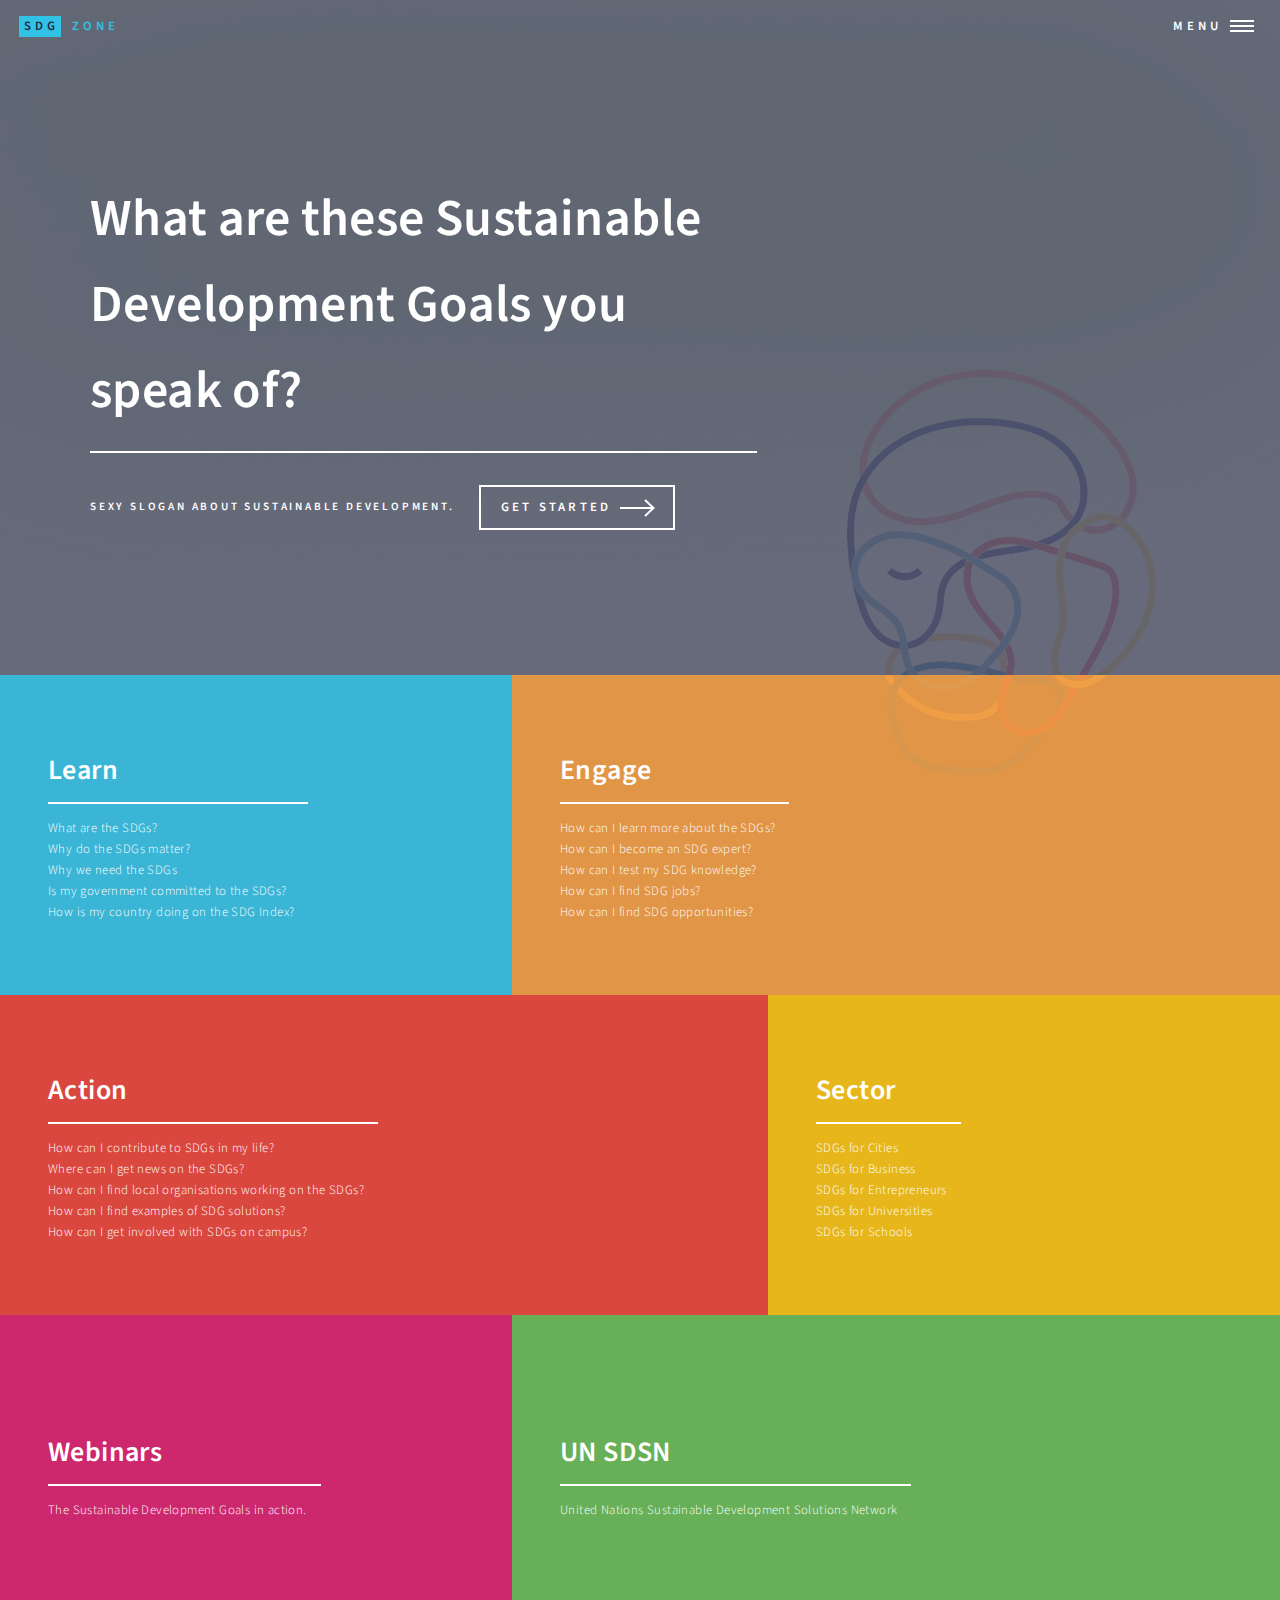
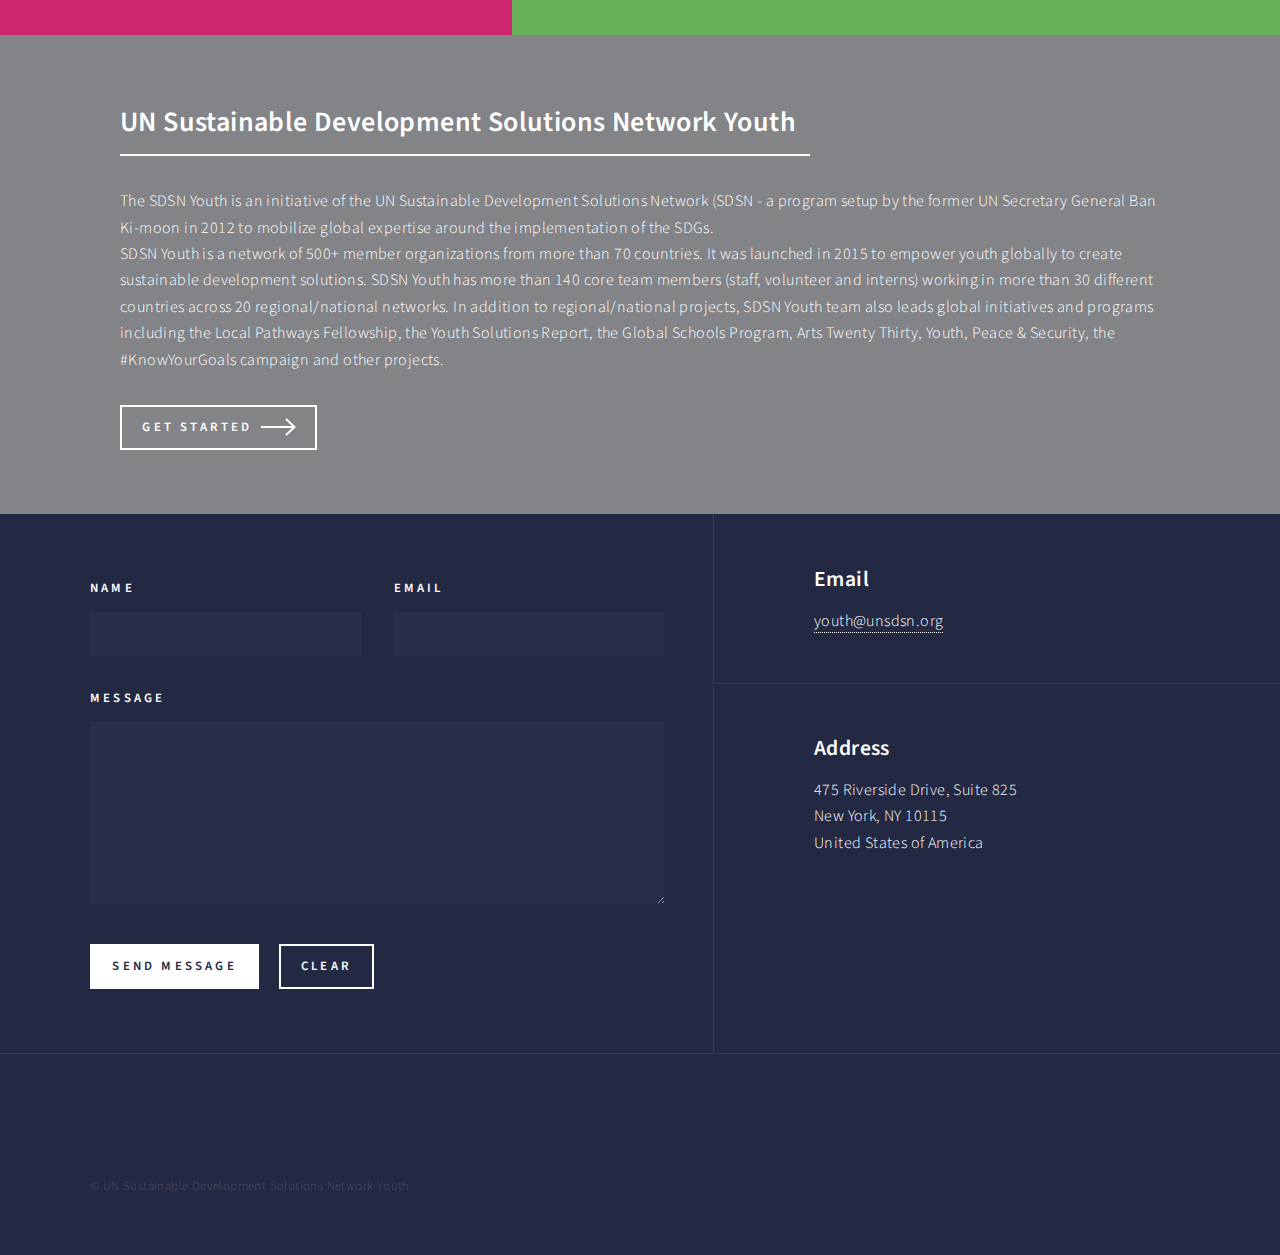
==== commit b4740f53: "changed minor details on homepage to make brighter" ====
--- a/index.html
+++ b/index.html
@@ -121,7 +121,7 @@
 										<img src="images/pic05.jpg" alt="" />
 									</span>
 									<header class="major">
-										<h3><a href="index.html" class="link">Webinars</a></h3>
+										<h3><a href="webinars.html" class="link">Webinars</a></h3>
 										<p>The Sustainable Development Goals in action.</p>
 									</header>
 								</article>
--- a/assets/css/main.css
+++ b/assets/css/main.css
@@ -1684,7 +1684,7 @@
 
 		a:hover {
 			border-bottom-color: transparent;
-			color: #9bf1ff !important;
+			color: #31C2E5 !important;
 		}
 
 		a:active {
@@ -1704,7 +1704,14 @@
 		margin: 0 0 2em 0;
 	}
 
-	h1, h2, h3, h4, h5, h6 {
+	h1 {
+		color: #ffffff;
+		font-weight: 600;
+		line-height: 1.65;
+		margin: 0 0 1em 0;
+	}
+	
+	h2, h3, h4, h5, h6 {
 		color: #ffffff;
 		font-weight: 600;
 		line-height: 1.65;
@@ -1979,8 +1986,8 @@
 		input[type="url"]:focus,
 		select:focus,
 		textarea:focus {
-			border-color: #9bf1ff;
-			box-shadow: 0 0 0 2px #9bf1ff;
+			border-color: #31C2E5;
+			box-shadow: 0 0 0 2px #31C2E5;
 		}
 
 	.select-wrapper {
@@ -2084,14 +2091,14 @@
 		input[type="checkbox"]:checked + label:before,
 		input[type="radio"]:checked + label:before {
 			background: #ffffff;
-			border-color: #9bf1ff;
+			border-color: #31C2E5;
 			content: '\f00c';
 			color: #242943;
 		}
 
 		input[type="checkbox"]:focus + label:before,
 		input[type="radio"]:focus + label:before {
-			box-shadow: 0 0 0 2px #9bf1ff;
+			box-shadow: 0 0 0 2px #31C2E5;
 		}
 
 	input[type="radio"] + label:before {
@@ -2183,7 +2190,7 @@
 	}
 
 	a.icon.alt:hover:before {
-		background-color: #6fc3df;
+		background-color: #31C2E5;
 	}
 
 	a.icon.alt:active:before {
@@ -2408,7 +2415,7 @@
 					}
 
 						ul.pagination li > .page.active:hover {
-							background-color: #9bf1ff;
+							background-color: #31C2E5;
 							color: #242943 !important;
 						}
 
@@ -2469,7 +2476,7 @@
 		}
 
 			table tbody tr:nth-child(2n + 1) {
-				background-color: rgba(212, 212, 255, 0.035);
+				background-color: rgba(166, 175, 253, 0.035);
 			}
 
 		table td {
@@ -2561,8 +2568,8 @@
 		button:active,
 		.button:hover,
 		.button:active {
-			box-shadow: inset 0 0 0 2px #9bf1ff;
-			color: #9bf1ff;
+			box-shadow: inset 0 0 0 2px #31C2E5;
+			color: #31C2E5;
 		}
 
 		input[type="submit"]:active,
@@ -2707,7 +2714,7 @@
 			button.special:active,
 			.button.special:hover,
 			.button.special:active {
-				background-color: #9bf1ff;
+				background-color: #31C2E5;
 				color: #242943 !important;
 			}
 
@@ -2856,27 +2863,27 @@
 			}
 
 			.tiles article:nth-child(6n - 5):before {
-				background-color: #6fc3df;
+				background-color: #31C2E5;
 			}
 
 			.tiles article:nth-child(6n - 4):before {
-				background-color: #8d82c4;
+				background-color: #F69C3D;
 			}
 
 			.tiles article:nth-child(6n - 3):before {
-				background-color: #ec8d81;
+				background-color: #ED4135;
 			}
 
 			.tiles article:nth-child(6n - 2):before {
-				background-color: #e7b788;
+				background-color: #FCC30B;
 			}
 
 			.tiles article:nth-child(6n - 1):before {
-				background-color: #8ea9e8;
+				background-color: #DE1C6C;
 			}
 
 			.tiles article:nth-child(6n):before {
-				background-color: #87c5a4;
+				background-color: #67BC52;
 			}
 
 		@media screen and (max-width: 1280px) {
@@ -2963,7 +2970,7 @@
 			-webkit-flex-direction: row;
 			-ms-flex-direction: row;
 			flex-direction: row;
-			background-color: #2e3450;
+			background-color: #5f6581;
 		}
 
 			.spotlights > section > .image {
@@ -3025,7 +3032,7 @@
 				-webkit-flex-direction: row-reverse;
 				-ms-flex-direction: row-reverse;
 				flex-direction: row-reverse;
-				background-color: #333856;
+				background-color: #6a6f8b;
 			}
 
 				.spotlights > section:nth-child(2n) > .content {
@@ -3139,7 +3146,7 @@
 		display: -webkit-flex;
 		display: -ms-flex;
 		display: flex;
-		background-color: #2a2f4a;
+		background-color: #6e7185;
 		box-shadow: 0 0 0.25em 0 rgba(0, 0, 0, 0.15);
 		cursor: default;
 		font-weight: 600;
@@ -3178,7 +3185,7 @@
 			}
 
 			#header .logo:hover strong {
-				background-color: #9bf1ff;
+				background-color: #31C2E5;
 			}
 
 			#header .logo:active strong {
@@ -3284,27 +3291,27 @@
 		}
 
 			#header.alt.style1 .logo strong {
-				color: #6fc3df;
+				color: #31C2E5;
 			}
 
 			#header.alt.style2 .logo strong {
-				color: #8d82c4;
+				color: #F69C3D;
 			}
 
 			#header.alt.style3 .logo strong {
-				color: #ec8d81;
+				color: #ED4135;
 			}
 
 			#header.alt.style4 .logo strong {
-				color: #e7b788;
+				color: #FCC30B;
 			}
 
 			#header.alt.style5 .logo strong {
-				color: #8ea9e8;
+				color: #DE1C6C;
 			}
 
 			#header.alt.style6 .logo strong {
-				color: #87c5a4;
+				color: #67BC52;
 			}
 
 		body.is-loading #header.alt {
@@ -3448,7 +3455,7 @@
 			-webkit-pointer-events: none;
 			-ms-pointer-events: none;
 			pointer-events: none;
-			background-color: #242943;
+			background-color: #4c5064;
 			content: '';
 			display: block;
 			height: 100%;
@@ -3529,27 +3536,27 @@
 			}
 
 		#banner.style1:after {
-			background-color: #6fc3df;
+			background-color: #31C2E5;
 		}
 
 		#banner.style2:after {
-			background-color: #8d82c4;
+			background-color: #F69C3D;
 		}
 
 		#banner.style3:after {
-			background-color: #ec8d81;
+			background-color: #ED4135;
 		}
 
 		#banner.style4:after {
-			background-color: #e7b788;
+			background-color: #FCC30B;
 		}
 
 		#banner.style5:after {
-			background-color: #8ea9e8;
+			background-color: #DE1C6C;
 		}
 
 		#banner.style6:after {
-			background-color: #87c5a4;
+			background-color: #67BC52;
 		}
 
 		body.is-loading #banner:after {
@@ -3627,7 +3634,7 @@
 /* Main */
 
 	#main {
-		background-color: #2a2f4a;
+		background-color: #838488;
 	}
 
 		#main > * {
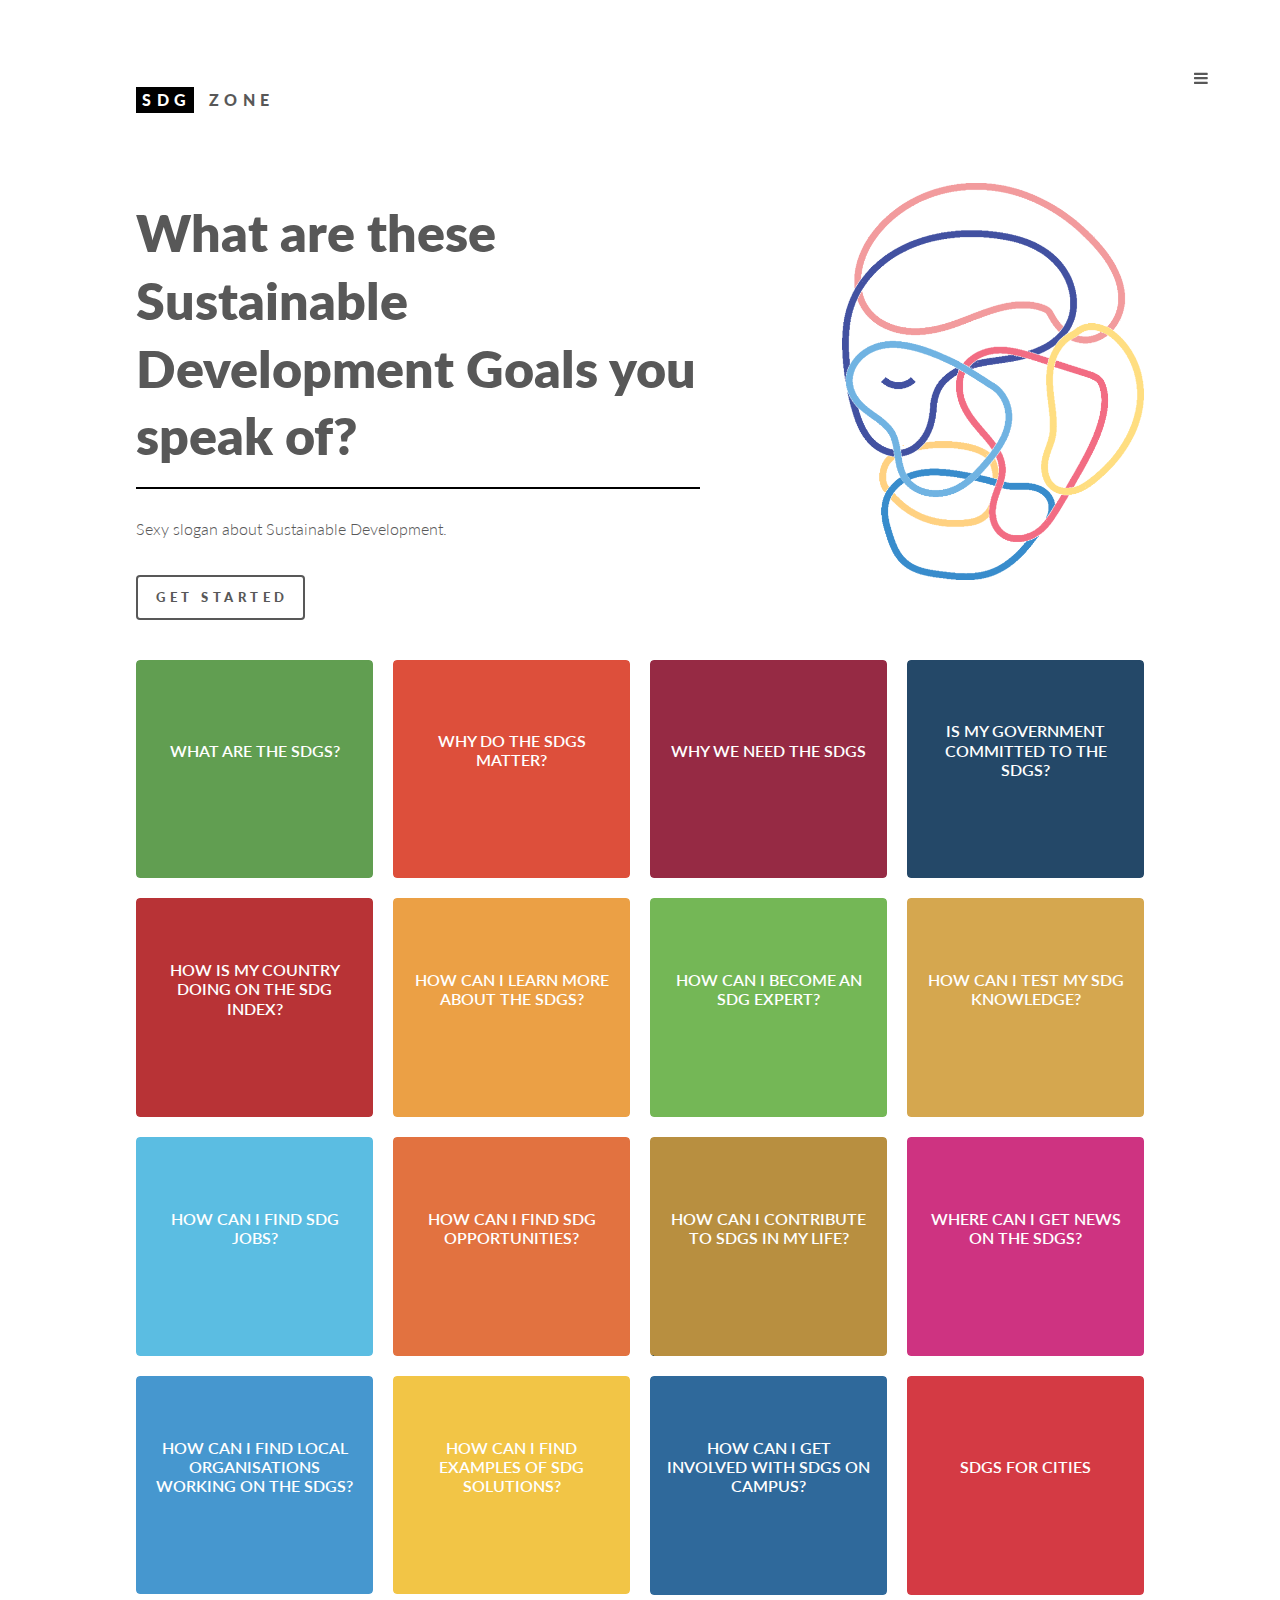
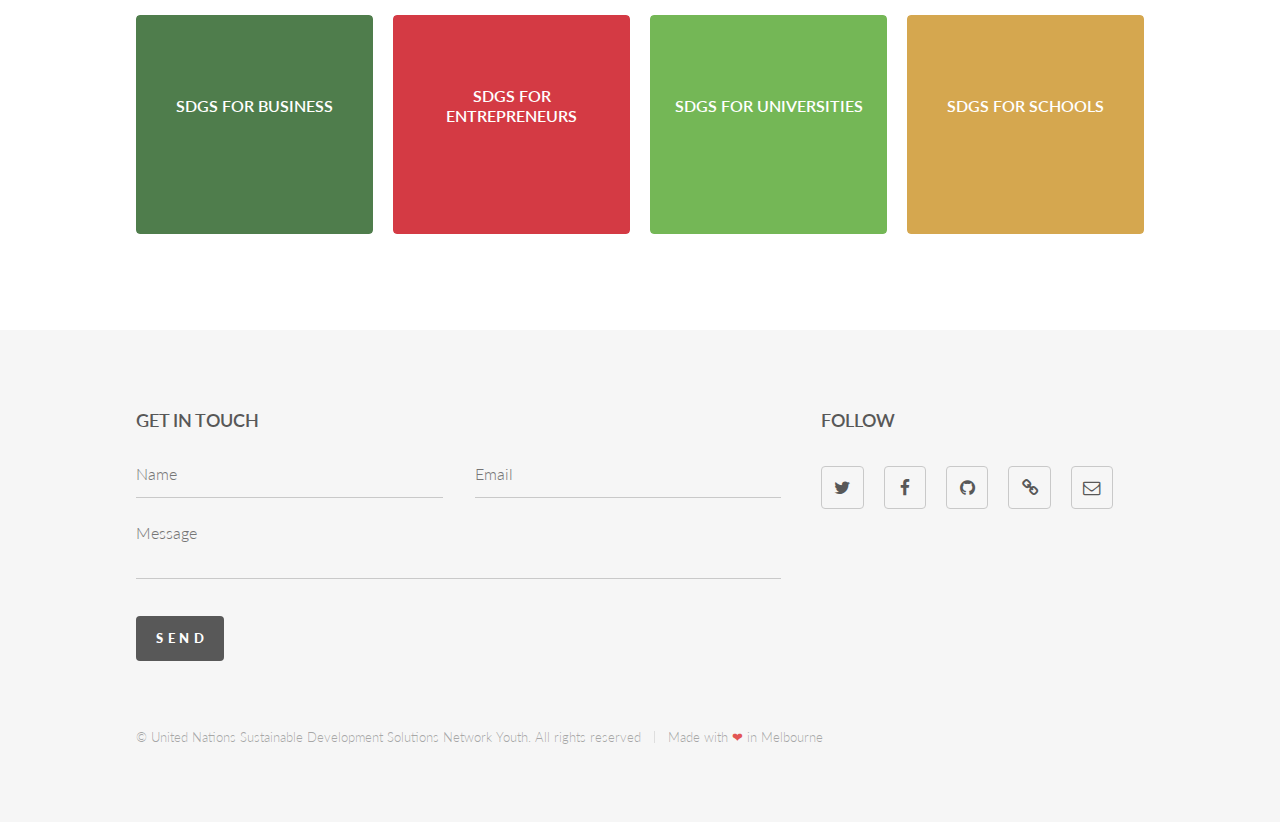
==== commit 626ba7ff: "Initial commit" ====
--- a/index.html
+++ b/index.html
@@ -1,226 +1,324 @@
 <!DOCTYPE HTML>
 <!--
-	SDG Portal
-	UN SUSTAINABLE DEVELOPMENT SOLUTIONS NETWORK YOUTH
+	SDG ZONE
+	tech@sdsnyouth.org 
 -->
 <html>
 	<head>
 		<title>SDG ZONE</title>
 		<meta charset="utf-8" />
-		<meta name="viewport" content="width=device-width, initial-scale=1, user-scalable=no" />
+		<meta name="viewport" content="width=device-width, initial-scale=1" />
 		<!--[if lte IE 8]><script src="assets/js/ie/html5shiv.js"></script><![endif]-->
 		<link rel="stylesheet" href="assets/css/main.css" />
 		<!--[if lte IE 9]><link rel="stylesheet" href="assets/css/ie9.css" /><![endif]-->
 		<!--[if lte IE 8]><link rel="stylesheet" href="assets/css/ie8.css" /><![endif]-->
 	</head>
 	<body>
-
 		<!-- Wrapper -->
 			<div id="wrapper">
 
 				<!-- Header -->
-					<header id="header" class="alt">
-						<a href="index.html" class="logo"><strong>SDG</strong> <span>ZONE</span></a>
-						<nav>
-							<a href="#menu">Menu</a>
-						</nav>
+					<header id="header">
+						<div class="inner">
+
+							<!-- Logo -->
+								<a href="index.html" class="logo">
+									<!-- <span class="symbol"><img src="images/logo.svg" alt="" /></span><span class="title">SDG ZONE</span> -->
+									<a href="index.html" class="logo"><strong>SDG</strong> <span>ZONE</span></a>
+								</a>
+
+							<!-- Nav -->
+								<nav>
+									<a href="#menu" class="icon fa-bars"></a></li>
+								</nav>
+
+						</div>
 					</header>
 
 				<!-- Menu -->
 					<nav id="menu">
-						<ul class="links">
+						<h2>Menu</h2>
+						<ul>
 							<li><a href="index.html">Home</a></li>
-							<li><a href="learn.html">Learn</a></li>
-							<li><a href="engage.html">Engage</a></li>
-							<li><a href="action.html">Action</a></li>
-							<li><a href="sector.html">Sector</a></li>
-						</ul>
-						<ul class="actions vertical">
-							<li><a href="#" class="button special fit">Get Started</a></li>
+							<li><a href="elements.html">Elements</a></li>
 						</ul>
 					</nav>
 
-				<!-- Banner -->
-					<section id="banner" class="major">
-						<div class="inner">
-							<header class="major">
-								<h1>What are these Sustainable Development Goals you speak of?</h1>
-							</header>
-							<div class="content">
-								<p>Sexy slogan about sustainable development.</p>
-								<ul class="actions">
-									<li><a href="#one" class="button next scrolly">Get Started</a></li>
-								</ul>
-							</div>
-
-						</div>
-						<div class="landing-img">						
-								<img src="images/landing-image.png" alt="abstract looking thing"/>
-							</div>
-					</section>
-
 				<!-- Main -->
 					<div id="main">
-
-						<!-- One -->
-							<section id="one" class="tiles">
-								<article>
-									<span class="image">
-										<img src="images/pic01.jpg" alt="" />
-									</span>
-									<header class="major">
-										<h3><a href="learn.html" class="link">Learn</a></h3>
-										<p>What are the SDGs?<br>
-										Why do the SDGs matter?<br>
-										Why we need the SDGs<br>
-										Is my government committed to the SDGs?<br>
-										How is my country doing on the SDG Index?</p>
-									</header>
-								</article>
-								<article>
-									<span class="image">
-										<img src="images/pic02.jpg" alt="" />
-									</span>
-									<header class="major">
-										<h3><a href="engage.html" class="link">Engage</a></h3>
-										<p>How can I learn more about the SDGs?<br>
-										How can I become an SDG expert?<br>
-										How can I test my SDG knowledge?<br>
-										How can I find SDG jobs?<br>
-										How can I find SDG opportunities?</p>
-									</header>
-								</article>
-								<article>
-									<span class="image">
-										<img src="images/pic03.jpg" alt="" />
-									</span>
-									<header class="major">
-										<h3><a href="action.html" class="link">Action</a></h3>
-										<p>How can I contribute to SDGs in my life?<br>
-										Where can I get news on the SDGs?<br>
-										How can I find local organisations working on the SDGs?<br>
-										How can I find examples of SDG solutions?<br>
-										How can I get involved with SDGs on campus?</p>
-									</header>
-								</article>
-								<article>
-									<span class="image">
-										<img src="images/pic04.jpg" alt="" />
-									</span>
-									<header class="major">
-										<h3><a href="sector.html" class="link">Sector</a></h3>
-										<p>SDGs for Cities<br>
-										SDGs for Business<br>
-										SDGs for Entrepreneurs<br>
-										SDGs for Universities<br>
-										SDGs for Schools</p>
-									</header>
-								</article>
-								<article>
-									<span class="image">
-										<img src="images/pic05.jpg" alt="" />
-									</span>
-									<header class="major">
-										<h3><a href="webinars.html" class="link">Webinars</a></h3>
-										<p>The Sustainable Development Goals in action.</p>
-									</header>
-								</article>
-								<article>
-									<span class="image">
-										<img src="images/pic06.jpg" alt="" />
-									</span>
-									<header class="major">
-										<h3><a href="sdsnyouth.html" class="link">UN SDSN</a></h3>
-										<p>United Nations Sustainable Development Solutions Network</p>
-									</header>
-								</article>
-							</section>
-
-						<!-- Two -->
-							<section id="two">
-								<div class="inner">
-									<header class="major">
-										<h2>UN Sustainable Development Solutions Network Youth</h2>
-									</header>
-									<p>The SDSN Youth is an initiative of the UN Sustainable Development Solutions Network (SDSN - a program setup by the former UN Secretary General Ban Ki-moon in 2012 to mobilize global expertise around the implementation of the SDGs.<br>
-
-										SDSN Youth is a network of 500+ member organizations from more than 70 countries. 
-										It was launched in 2015 to empower youth globally to create sustainable development solutions. 
-										SDSN Youth has more than 140 core team members (staff, volunteer and interns) working in more than 30 different countries across 20 regional/national networks. 
-										In addition to regional/national projects, SDSN Youth team also leads global initiatives and programs including the Local Pathways Fellowship, the Youth Solutions Report, the Global Schools Program, Arts Twenty Thirty, Youth, Peace & Security, the #KnowYourGoals campaign and other projects.</p>
-									<ul class="actions">
-										<li><a href="landing.html" class="button next">Get Started</a></li>
-									</ul>
+						<div class="inner">
+							<section id="banner" class="major">
+								<div class="banner-inner">
+										<h1>What are these Sustainable Development Goals you speak of?</h1>
+										<p>Sexy slogan about Sustainable Development.</p>
+										<a href="#tiles" class="button">Get Started</a>
 								</div>
 							</section>
-
+							<section id="tiles">
+								<article class="style1">
+									<span class="image">
+										<img src="images/pic01.jpg" alt="" />
+									</span>
+									<a href="generic.html">
+										<h3>What are the SDGs?</h3>
+										<div class="content">
+											<p>Sed nisl arcu euismod sit amet nisi lorem etiam dolor veroeros et feugiat.</p>
+										</div>
+									</a>
+								</article>
+								<article class="style2">
+									<span class="image">
+										<img src="images/pic02.jpg" alt="" />
+									</span>
+									<a href="generic.html">
+										<h3>Why do the SDGs matter?</h3>
+										<div class="content">
+											<p>Sed nisl arcu euismod sit amet nisi lorem etiam dolor veroeros et feugiat.</p>
+										</div>
+									</a>
+								</article>
+								<article class="style3">
+									<span class="image">
+										<img src="images/pic03.jpg" alt="" />
+									</span>
+									<a href="generic.html">
+										<h3>Why we need the SDGs</h3>
+										<div class="content">
+											<p>Sed nisl arcu euismod sit amet nisi lorem etiam dolor veroeros et feugiat.</p>
+										</div>
+									</a>
+								</article>
+								<article class="style4">
+									<span class="image">
+										<img src="images/pic18.jpg" alt="" />
+									</span>
+									<a href="generic.html">
+										<h3>Is my government committed to the SDGs?</h3>
+										<div class="content">
+											<p>Sed nisl arcu euismod sit amet nisi lorem etiam dolor veroeros et feugiat.</p>
+										</div>
+									</a>
+								</article>
+								<article class="style5">
+									<span class="image">
+										<img src="images/pic05.jpg" alt="" />
+									</span>
+									<a href="generic.html">
+										<h3>How is my country doing on the SDG Index?</h3>
+										<div class="content">
+											<p>Sed nisl arcu euismod sit amet nisi lorem etiam dolor veroeros et feugiat.</p>
+										</div>
+									</a>
+								</article>
+								<article class="style6">
+									<span class="image">
+										<img src="images/pic06.jpg" alt="" />
+									</span>
+									<a href="generic.html">
+										<h3>How can I learn more about the SDGs?</h3>
+										<div class="content">
+											<p>Sed nisl arcu euismod sit amet nisi lorem etiam dolor veroeros et feugiat.</p>
+										</div>
+									</a>
+								</article>
+								<article class="style2">
+									<span class="image">
+										<img src="images/pic07.jpg" alt="" />
+									</span>
+									<a href="generic.html">
+										<h3>How can I become an SDG expert?</h3>
+										<div class="content">
+											<p>Sed nisl arcu euismod sit amet nisi lorem etiam dolor veroeros et feugiat.</p>
+										</div>
+									</a>
+								</article>
+								<article class="style3">
+									<span class="image">
+										<img src="images/pic08.jpg" alt="" />
+									</span>
+									<a href="generic.html">
+										<h3>How can I test my SDG knowledge?</h3>
+										<div class="content">
+											<p>Sed nisl arcu euismod sit amet nisi lorem etiam dolor veroeros et feugiat.</p>
+										</div>
+									</a>
+								</article>
+								<article class="style1">
+									<span class="image">
+										<img src="images/pic09.jpg" alt="" />
+									</span>
+									<a href="generic.html">
+										<h3>How can I find SDG jobs?</h3>
+										<div class="content">
+											<p>Sed nisl arcu euismod sit amet nisi lorem etiam dolor veroeros et feugiat.</p>
+										</div>
+									</a>
+								</article>
+								<article class="style5">
+									<span class="image">
+										<img src="images/pic10.jpg" alt="" />
+									</span>
+									<a href="generic.html">
+										<h3>How can I find SDG opportunities?</h3>
+										<div class="content">
+											<p>Sed nisl arcu euismod sit amet nisi lorem etiam dolor veroeros et feugiat.</p>
+										</div>
+									</a>
+								</article>
+								<article class="style6">
+									<span class="image">
+										<img src="images/pic11.jpg" alt="" />
+									</span>
+									<a href="generic.html">
+										<h3>How can I contribute to SDGs in my life?</h3>
+										<div class="content">
+											<p>Sed nisl arcu euismod sit amet nisi lorem etiam dolor veroeros et feugiat.</p>
+										</div>
+									</a>
+								</article>
+								<article class="style4">
+									<span class="image">
+										<img src="images/pic12.jpg" alt="" />
+									</span>
+									<a href="generic.html">
+										<h3>Where can I get news on the SDGs?</h3>
+										<div class="content">
+											<p>Sed nisl arcu euismod sit amet nisi lorem etiam dolor veroeros et feugiat.</p>
+										</div>
+									</a>
+								</article>
+								<article class="style1">
+									<span class="image">
+										<img src="images/pic14.jpg" alt="" />
+									</span>
+									<a href="generic.html">
+										<h3>How can I find local organisations working on the SDGs?</h3>
+										<div class="content">
+											<p>Sed nisl arcu euismod sit amet nisi lorem etiam dolor veroeros et feugiat.</p>
+										</div>
+									</a>
+								</article>
+								<article class="style2">
+									<span class="image">
+										<img src="images/pic15.jpg" alt="" />
+									</span>
+									<a href="generic.html">
+										<h3>How can I find examples of SDG solutions?</h3>
+										<div class="content">
+											<p>Sed nisl arcu euismod sit amet nisi lorem etiam dolor veroeros et feugiat.</p>
+										</div>
+									</a>
+								</article>
+								<article class="style3">
+									<span class="image">
+										<img src="images/pic16.jpg" alt="" />
+									</span>
+									<a href="generic.html">
+										<h3>How can I get involved with SDGs on campus?</h3>
+										<div class="content">
+											<p>Sed nisl arcu euismod sit amet nisi lorem etiam dolor veroeros et feugiat.</p>
+										</div>
+									</a>
+								</article>
+								<article class="style4">
+									<span class="image">
+										<img src="images/pic17.jpg" alt="" />
+									</span>
+									<a href="generic.html">
+										<h3>SDGs for Cities</h3>
+										<div class="content">
+											<p>Sed nisl arcu euismod sit amet nisi lorem etiam dolor veroeros et feugiat.</p>
+										</div>
+									</a>
+								</article>
+								<article class="style5">
+									<span class="image">
+										<img src="images/pic04.jpg" alt="" />
+									</span>
+									<a href="generic.html">
+										<h3>SDGs for Business</h3>
+										<div class="content">
+											<p>Sed nisl arcu euismod sit amet nisi lorem etiam dolor veroeros et feugiat.</p>
+										</div>
+									</a>
+								</article>
+								<article class="style6">
+									<span class="image">
+										<img src="images/pic17.jpg" alt="" />
+									</span>
+									<a href="generic.html">
+										<h3>SDGs for Entrepreneurs</h3>
+										<div class="content">
+											<p>Sed nisl arcu euismod sit amet nisi lorem etiam dolor veroeros et feugiat.</p>
+										</div>
+									</a>
+								</article> 
+								<article class="style2">
+									<span class="image">
+										<img src="images/pic07.jpg" alt="" />
+									</span>
+									<a href="generic.html">
+										<h3>SDGs for Universities</h3>
+										<div class="content">
+											<p>Sed nisl arcu euismod sit amet nisi lorem etiam dolor veroeros et feugiat.</p>
+										</div>
+									</a>
+								</article>
+								<article class="style3">
+									<span class="image">
+										<img src="images/pic08.jpg" alt="" />
+									</span>
+									<a href="generic.html">
+										<h3>SDGs for Schools</h3>
+										<div class="content">
+											<p>Sed nisl arcu euismod sit amet nisi lorem etiam dolor veroeros et feugiat.</p>
+										</div>
+									</a>
+								</article>
+							</section>
+						</div>
 					</div>
 
-				<!-- Contact -->
-					<section id="contact">
+				<!-- Footer -->
+					<footer id="footer">
 						<div class="inner">
 							<section>
+								<h2>Get in touch</h2>
 								<form method="post" action="#">
 									<div class="field half first">
-										<label for="name">Name</label>
-										<input type="text" name="name" id="name" />
+										<input type="text" name="name" id="name" placeholder="Name" />
 									</div>
 									<div class="field half">
-										<label for="email">Email</label>
-										<input type="text" name="email" id="email" />
+										<input type="email" name="email" id="email" placeholder="Email" />
 									</div>
 									<div class="field">
-										<label for="message">Message</label>
-										<textarea name="message" id="message" rows="6"></textarea>
+										<textarea name="message" id="message" placeholder="Message"></textarea>
 									</div>
 									<ul class="actions">
-										<li><input type="submit" value="Send Message" class="special" /></li>
-										<li><input type="reset" value="Clear" /></li>
+										<li><input type="submit" value="Send" class="special" /></li>
 									</ul>
 								</form>
 							</section>
-							<section class="split">
-								<section>
-									<div class="contact-method">
-										<span class="icon alt fa-envelope"></span>
-										<h3>Email</h3>
-										<a href="#">youth@unsdsn.org</a>
-									</div>
-								</section>
-								<section>
-									<div class="contact-method">
-										<span class="icon alt fa-home"></span>
-										<h3>Address</h3>
-										<span>475 Riverside Drive, Suite 825<br />
-										New York, NY 10115<br />
-										United States of America</span>
-									</div>
-								</section>
+							<section>
+								<h2>Follow</h2>
+								<ul class="icons">
+									<li><a href="twitter.com/SDSNYouth" class="icon style2 fa-twitter"><span class="label">Twitter</span></a></li>
+									<li><a href="facebook.com/sdsnyouth" class="icon style2 fa-facebook"><span class="label">Facebook</span></a></li>
+									<li><a href="github.com/sdsnyouth" class="icon style2 fa-github"><span class="label">GitHub</span></a></li>
+									<li><a href="sdsnyouth.org" class="icon style2 fa-link"><span class="label">Website</span></a></li>
+									<li><a href="mailto:youth@unsdsn.org" class="icon style2 fa-envelope-o"><span class="label">Email</span></a></li>
+								</ul>
 							</section>
-						</div>
-					</section>
-
-				<!-- Footer -->
-					<footer id="footer">
-						<div class="inner">
-							<ul class="icons">
-								<li><a href="twitter.com/SDSNYouth" class="icon alt fa-twitter"><span class="label">Twitter</span></a></li>
-								<li><a href="facebook.com/sdsnyouth" class="icon alt fa-facebook"><span class="label">Facebook</span></a></li>
-								<li><a href="github.com/sdsnyouth" class="icon alt fa-github"><span class="label">GitHub</span></a></li>
-								<li><a href="#" class="icon alt fa-linkedin"><span class="label">LinkedIn</span></a></li>
-							</ul>
 							<ul class="copyright">
-								<li>&copy; UN Sustainable Development Solutions Network Youth</li>
+								<li>&copy; United Nations Sustainable Development Solutions Network Youth. All rights reserved</li><li>Made with <span class="heart">❤</span> in Melbourne</a></li>
 							</ul>
 						</div>
 					</footer>
 
 			</div>
-
+			
 		<!-- Scripts -->
 			<script src="assets/js/jquery.min.js"></script>
-			<script src="assets/js/jquery.scrolly.min.js"></script>
-			<script src="assets/js/jquery.scrollex.min.js"></script>
 			<script src="assets/js/skel.min.js"></script>
 			<script src="assets/js/util.js"></script>
 			<!--[if lte IE 8]><script src="assets/js/ie/respond.min.js"></script><![endif]-->
--- a/assets/css/main.css
+++ b/assets/css/main.css
@@ -1,13 +1,16 @@
 @import url(font-awesome.min.css);
-@import url("https://fonts.googleapis.com/css?family=Source+Sans+Pro:300,300italic,600,600italic");
+@import url('https://fonts.googleapis.com/css?family=Lato:300,700,900');
 
 /*
-	Forty by HTML5 UP
-	html5up.net | @ajlkn
-	Free for personal and commercial use under the CCA 3.0 license (html5up.net/license)
+	SDG ZONE by HTML5 UP
+	tech@sdsnyouth.org | 
+	Free for personal and commercial use under the CCA 3.0 license (tech@sdsnyouth.org/license)
 */
 
 /* Reset */
+	.heart{
+		color:#e25555;
+	}
 
 	html, body, div, span, applet, object, iframe, h1, h2, h3, h4, h5, h6, p, blockquote, pre, a, abbr, acronym, address, big, cite, code, del, dfn, em, img, ins, kbd, q, s, samp, small, strike, strong, sub, sup, tt, var, b, u, i, center, dl, dt, dd, ol, ul, li, fieldset, form, label, legend, table, caption, tbody, tfoot, thead, tr, th, td, article, aside, canvas, details, embed, figure, figcaption, footer, header, hgroup, menu, nav, output, ruby, section, summary, time, mark, audio, video {
 		margin: 0;
@@ -532,83 +535,83 @@
 	@media screen and (max-width: 1280px) {
 
 		.row > * {
-			padding: 0 0 0 1.5em;
+			padding: 0 0 0 2em;
 		}
 
 		.row {
-			margin: 0 0 -1px -1.5em;
+			margin: 0 0 -1px -2em;
 		}
 
 		.row.uniform > * {
-			padding: 1.5em 0 0 1.5em;
+			padding: 2em 0 0 2em;
 		}
 
 		.row.uniform {
-			margin: -1.5em 0 -1px -1.5em;
+			margin: -2em 0 -1px -2em;
 		}
 
 		.row.\32 00\25 > * {
+			padding: 0 0 0 4em;
+		}
+
+		.row.\32 00\25 {
+			margin: 0 0 -1px -4em;
+		}
+
+		.row.uniform.\32 00\25 > * {
+			padding: 4em 0 0 4em;
+		}
+
+		.row.uniform.\32 00\25 {
+			margin: -4em 0 -1px -4em;
+		}
+
+		.row.\31 50\25 > * {
 			padding: 0 0 0 3em;
 		}
 
-		.row.\32 00\25 {
+		.row.\31 50\25 {
 			margin: 0 0 -1px -3em;
 		}
 
-		.row.uniform.\32 00\25 > * {
+		.row.uniform.\31 50\25 > * {
 			padding: 3em 0 0 3em;
 		}
 
-		.row.uniform.\32 00\25 {
+		.row.uniform.\31 50\25 {
 			margin: -3em 0 -1px -3em;
 		}
 
-		.row.\31 50\25 > * {
-			padding: 0 0 0 2.25em;
-		}
-
-		.row.\31 50\25 {
-			margin: 0 0 -1px -2.25em;
-		}
-
-		.row.uniform.\31 50\25 > * {
-			padding: 2.25em 0 0 2.25em;
-		}
-
-		.row.uniform.\31 50\25 {
-			margin: -2.25em 0 -1px -2.25em;
-		}
-
 		.row.\35 0\25 > * {
-			padding: 0 0 0 0.75em;
+			padding: 0 0 0 1em;
 		}
 
 		.row.\35 0\25 {
-			margin: 0 0 -1px -0.75em;
+			margin: 0 0 -1px -1em;
 		}
 
 		.row.uniform.\35 0\25 > * {
-			padding: 0.75em 0 0 0.75em;
+			padding: 1em 0 0 1em;
 		}
 
 		.row.uniform.\35 0\25 {
-			margin: -0.75em 0 -1px -0.75em;
+			margin: -1em 0 -1px -1em;
 		}
 
 		.row.\32 5\25 > * {
-			padding: 0 0 0 0.375em;
+			padding: 0 0 0 0.5em;
 		}
 
 		.row.\32 5\25 {
-			margin: 0 0 -1px -0.375em;
+			margin: 0 0 -1px -0.5em;
 		}
 
 		.row.uniform.\32 5\25 > * {
-			padding: 0.375em 0 0 0.375em;
+			padding: 0.5em 0 0 0.5em;
 		}
 
 		.row.uniform.\32 5\25 {
-			margin: -0.375em 0 -1px -0.375em;
+			margin: -0.5em 0 -1px -0.5em;
 		}
 
 		.\31 2u\28large\29, .\31 2u\24\28large\29 {
@@ -962,83 +965,83 @@
 	@media screen and (max-width: 736px) {
 
 		.row > * {
-			padding: 0 0 0 1.25em;
+			padding: 0 0 0 1em;
 		}
 
 		.row {
-			margin: 0 0 -1px -1.25em;
+			margin: 0 0 -1px -1em;
 		}
 
 		.row.uniform > * {
-			padding: 1.25em 0 0 1.25em;
+			padding: 1em 0 0 1em;
 		}
 
 		.row.uniform {
-			margin: -1.25em 0 -1px -1.25em;
+			margin: -1em 0 -1px -1em;
 		}
 
 		.row.\32 00\25 > * {
-			padding: 0 0 0 2.5em;
+			padding: 0 0 0 2em;
 		}
 
 		.row.\32 00\25 {
-			margin: 0 0 -1px -2.5em;
+			margin: 0 0 -1px -2em;
 		}
 
 		.row.uniform.\32 00\25 > * {
-			padding: 2.5em 0 0 2.5em;
+			padding: 2em 0 0 2em;
 		}
 
 		.row.uniform.\32 00\25 {
-			margin: -2.5em 0 -1px -2.5em;
+			margin: -2em 0 -1px -2em;
 		}
 
 		.row.\31 50\25 > * {
-			padding: 0 0 0 1.875em;
+			padding: 0 0 0 1.5em;
 		}
 
 		.row.\31 50\25 {
-			margin: 0 0 -1px -1.875em;
+			margin: 0 0 -1px -1.5em;
 		}
 
 		.row.uniform.\31 50\25 > * {
-			padding: 1.875em 0 0 1.875em;
+			padding: 1.5em 0 0 1.5em;
 		}
 
 		.row.uniform.\31 50\25 {
-			margin: -1.875em 0 -1px -1.875em;
+			margin: -1.5em 0 -1px -1.5em;
 		}
 
 		.row.\35 0\25 > * {
-			padding: 0 0 0 0.625em;
+			padding: 0 0 0 0.5em;
 		}
 
 		.row.\35 0\25 {
-			margin: 0 0 -1px -0.625em;
+			margin: 0 0 -1px -0.5em;
 		}
 
 		.row.uniform.\35 0\25 > * {
-			padding: 0.625em 0 0 0.625em;
+			padding: 0.5em 0 0 0.5em;
 		}
 
 		.row.uniform.\35 0\25 {
-			margin: -0.625em 0 -1px -0.625em;
+			margin: -0.5em 0 -1px -0.5em;
 		}
 
 		.row.\32 5\25 > * {
-			padding: 0 0 0 0.3125em;
+			padding: 0 0 0 0.25em;
 		}
 
 		.row.\32 5\25 {
-			margin: 0 0 -1px -0.3125em;
+			margin: 0 0 -1px -0.25em;
 		}
 
 		.row.uniform.\32 5\25 > * {
-			padding: 0.3125em 0 0 0.3125em;
+			padding: 0.25em 0 0 0.25em;
 		}
 
 		.row.uniform.\32 5\25 {
-			margin: -0.3125em 0 -1px -0.3125em;
+			margin: -0.25em 0 -1px -0.25em;
 		}
 
 		.\31 2u\28small\29, .\31 2u\24\28small\29 {
@@ -1177,83 +1180,83 @@
 	@media screen and (max-width: 480px) {
 
 		.row > * {
-			padding: 0 0 0 1.25em;
+			padding: 0 0 0 1em;
 		}
 
 		.row {
-			margin: 0 0 -1px -1.25em;
+			margin: 0 0 -1px -1em;
 		}
 
 		.row.uniform > * {
-			padding: 1.25em 0 0 1.25em;
+			padding: 1em 0 0 1em;
 		}
 
 		.row.uniform {
-			margin: -1.25em 0 -1px -1.25em;
+			margin: -1em 0 -1px -1em;
 		}
 
 		.row.\32 00\25 > * {
-			padding: 0 0 0 2.5em;
+			padding: 0 0 0 2em;
 		}
 
 		.row.\32 00\25 {
-			margin: 0 0 -1px -2.5em;
+			margin: 0 0 -1px -2em;
 		}
 
 		.row.uniform.\32 00\25 > * {
-			padding: 2.5em 0 0 2.5em;
+			padding: 2em 0 0 2em;
 		}
 
 		.row.uniform.\32 00\25 {
-			margin: -2.5em 0 -1px -2.5em;
+			margin: -2em 0 -1px -2em;
 		}
 
 		.row.\31 50\25 > * {
-			padding: 0 0 0 1.875em;
+			padding: 0 0 0 1.5em;
 		}
 
 		.row.\31 50\25 {
-			margin: 0 0 -1px -1.875em;
+			margin: 0 0 -1px -1.5em;
 		}
 
 		.row.uniform.\31 50\25 > * {
-			padding: 1.875em 0 0 1.875em;
+			padding: 1.5em 0 0 1.5em;
 		}
 
 		.row.uniform.\31 50\25 {
-			margin: -1.875em 0 -1px -1.875em;
+			margin: -1.5em 0 -1px -1.5em;
 		}
 
 		.row.\35 0\25 > * {
-			padding: 0 0 0 0.625em;
+			padding: 0 0 0 0.5em;
 		}
 
 		.row.\35 0\25 {
-			margin: 0 0 -1px -0.625em;
+			margin: 0 0 -1px -0.5em;
 		}
 
 		.row.uniform.\35 0\25 > * {
-			padding: 0.625em 0 0 0.625em;
+			padding: 0.5em 0 0 0.5em;
 		}
 
 		.row.uniform.\35 0\25 {
-			margin: -0.625em 0 -1px -0.625em;
+			margin: -0.5em 0 -1px -0.5em;
 		}
 
 		.row.\32 5\25 > * {
-			padding: 0 0 0 0.3125em;
+			padding: 0 0 0 0.25em;
 		}
 
 		.row.\32 5\25 {
-			margin: 0 0 -1px -0.3125em;
+			margin: 0 0 -1px -0.25em;
 		}
 
 		.row.uniform.\32 5\25 > * {
-			padding: 0.3125em 0 0 0.3125em;
+			padding: 0.25em 0 0 0.25em;
 		}
 
 		.row.uniform.\32 5\25 {
-			margin: -0.3125em 0 -1px -0.3125em;
+			margin: -0.25em 0 -1px -0.25em;
 		}
 
 		.\31 2u\28xsmall\29, .\31 2u\24\28xsmall\29 {
@@ -1392,83 +1395,83 @@
 	@media screen and (max-width: 360px) {
 
 		.row > * {
-			padding: 0 0 0 1.25em;
+			padding: 0 0 0 1em;
 		}
 
 		.row {
-			margin: 0 0 -1px -1.25em;
+			margin: 0 0 -1px -1em;
 		}
 
 		.row.uniform > * {
-			padding: 1.25em 0 0 1.25em;
+			padding: 1em 0 0 1em;
 		}
 
 		.row.uniform {
-			margin: -1.25em 0 -1px -1.25em;
+			margin: -1em 0 -1px -1em;
 		}
 
 		.row.\32 00\25 > * {
-			padding: 0 0 0 2.5em;
+			padding: 0 0 0 2em;
 		}
 
 		.row.\32 00\25 {
-			margin: 0 0 -1px -2.5em;
+			margin: 0 0 -1px -2em;
 		}
 
 		.row.uniform.\32 00\25 > * {
-			padding: 2.5em 0 0 2.5em;
+			padding: 2em 0 0 2em;
 		}
 
 		.row.uniform.\32 00\25 {
-			margin: -2.5em 0 -1px -2.5em;
+			margin: -2em 0 -1px -2em;
 		}
 
 		.row.\31 50\25 > * {
-			padding: 0 0 0 1.875em;
+			padding: 0 0 0 1.5em;
 		}
 
 		.row.\31 50\25 {
-			margin: 0 0 -1px -1.875em;
+			margin: 0 0 -1px -1.5em;
 		}
 
 		.row.uniform.\31 50\25 > * {
-			padding: 1.875em 0 0 1.875em;
+			padding: 1.5em 0 0 1.5em;
 		}
 
 		.row.uniform.\31 50\25 {
-			margin: -1.875em 0 -1px -1.875em;
+			margin: -1.5em 0 -1px -1.5em;
 		}
 
 		.row.\35 0\25 > * {
-			padding: 0 0 0 0.625em;
+			padding: 0 0 0 0.5em;
 		}
 
 		.row.\35 0\25 {
-			margin: 0 0 -1px -0.625em;
+			margin: 0 0 -1px -0.5em;
 		}
 
 		.row.uniform.\35 0\25 > * {
-			padding: 0.625em 0 0 0.625em;
+			padding: 0.5em 0 0 0.5em;
 		}
 
 		.row.uniform.\35 0\25 {
-			margin: -0.625em 0 -1px -0.625em;
+			margin: -0.5em 0 -1px -0.5em;
 		}
 
 		.row.\32 5\25 > * {
-			padding: 0 0 0 0.3125em;
+			padding: 0 0 0 0.25em;
 		}
 
 		.row.\32 5\25 {
-			margin: 0 0 -1px -0.3125em;
+			margin: 0 0 -1px -0.25em;
 		}
 
 		.row.uniform.\32 5\25 > * {
-			padding: 0.3125em 0 0 0.3125em;
+			padding: 0.25em 0 0 0.25em;
 		}
 
 		.row.uniform.\32 5\25 {
-			margin: -0.3125em 0 -1px -0.3125em;
+			margin: -0.25em 0 -1px -0.25em;
 		}
 
 		.\31 2u\28xxsmall\29, .\31 2u\24\28xxsmall\29 {
@@ -1623,7 +1626,7 @@
 	}
 
 	body {
-		background: #242943;
+		background: #ffffff;
 	}
 
 		body.is-loading *, body.is-loading *:before, body.is-loading *:after {
@@ -1640,12 +1643,11 @@
 /* Type */
 
 	body, input, select, textarea {
-		color: #ffffff;
-		font-family: "Source Sans Pro", Helvetica, sans-serif;
-		font-size: 17pt;
+		color: #585858;
+		font-family: "Lato", Helvetica, sans-serif;
+		font-size: 16pt;
 		font-weight: 300;
-		letter-spacing: 0.025em;
-		line-height: 1.65;
+		line-height: 1.75;
 	}
 
 		@media screen and (max-width: 1680px) {
@@ -1664,36 +1666,23 @@
 
 		}
 
-		@media screen and (max-width: 360px) {
-
-			body, input, select, textarea {
-				font-size: 11pt;
-			}
-
-		}
-
 	a {
-		-moz-transition: color 0.2s ease-in-out, border-bottom-color 0.2s ease-in-out;
-		-webkit-transition: color 0.2s ease-in-out, border-bottom-color 0.2s ease-in-out;
-		-ms-transition: color 0.2s ease-in-out, border-bottom-color 0.2s ease-in-out;
-		transition: color 0.2s ease-in-out, border-bottom-color 0.2s ease-in-out;
-		border-bottom: dotted 1px;
-		color: inherit;
+		-moz-transition: border-bottom-color 0.2s ease, color 0.2s ease;
+		-webkit-transition: border-bottom-color 0.2s ease, color 0.2s ease;
+		-ms-transition: border-bottom-color 0.2s ease, color 0.2s ease;
+		transition: border-bottom-color 0.2s ease, color 0.2s ease;
 		text-decoration: none;
+		color: #585858;
+		border-bottom: dotted 1px rgba(88, 88, 88, 0.5);
 	}
 
 		a:hover {
 			border-bottom-color: transparent;
-			color: #31C2E5 !important;
-		}
-
-		a:active {
-			color: #53e3fb !important;
+			color: #f2849e !important;
 		}
 
 	strong, b {
-		color: #ffffff;
-		font-weight: 600;
+		font-weight: 900;
 	}
 
 	em, i {
@@ -1705,60 +1694,80 @@
 	}
 
 	h1 {
-		color: #ffffff;
+		font-size: 2.75em;
+		font-weight: 800;
+		line-height: 1.3;
+		margin: 0 0 1em 0;
+	}
+
+		h1 a {
+			color: inherit;
+		}
+
+		@media screen and (max-width: 736px) {
+
+			h1 {
+				font-size: 2em;
+				margin: 0 0 1em 0;
+			}
+
+		}
+
+		@media screen and (max-width: 360px) {
+
+			h1 {
+				font-size: 1.75em;
+			}
+
+		}
+
+	h2, h3, h4, h5, h6 {
 		font-weight: 600;
-		line-height: 1.65;
-		margin: 0 0 1em 0;
-	}
-	
-	h2, h3, h4, h5, h6 {
-		color: #ffffff;
-		font-weight: 600;
-		line-height: 1.65;
-		margin: 0 0 1em 0;
-	}
-
-		h1 a, h2 a, h3 a, h4 a, h5 a, h6 a {
+		line-height: 1.2;
+		margin: 0 0 2em 0;
+		text-transform: uppercase;
+	}
+
+		h2 a, h3 a, h4 a, h5 a, h6 a {
 			color: inherit;
-			border-bottom: 0;
-		}
-
-	h1 {
-		font-size: 2.5em;
-	}
+		}
 
 	h2 {
-		font-size: 1.75em;
+		font-size: 1.1em;
 	}
 
 	h3 {
-		font-size: 1.35em;
+		font-size: 1em;
 	}
 
 	h4 {
-		font-size: 1.1em;
+		font-size: 0.8em;
 	}
 
 	h5 {
-		font-size: 0.9em;
+		font-size: 0.8em;
 	}
 
 	h6 {
-		font-size: 0.7em;
+		font-size: 0.8em;
+	}
+
+	@media screen and (max-width: 980px) {
+
+		h1 br, h2 br, h3 br, h4 br, h5 br, h6 br {
+			display: none;
+		}
+
 	}
 
 	@media screen and (max-width: 736px) {
 
-		h1 {
-			font-size: 2em;
-		}
-
 		h2 {
-			font-size: 1.5em;
+			font-size: 1em;
 		}
 
 		h3 {
-			font-size: 1.25em;
+			font-size: 0.8em;
 		}
 
 	}
@@ -1776,14 +1785,16 @@
 	}
 
 	blockquote {
-		border-left: solid 4px rgba(212, 212, 255, 0.1);
+		border-left: solid 4px #c9c9c9;
 		font-style: italic;
 		margin: 0 0 2em 0;
 		padding: 0.5em 0 0.5em 2em;
 	}
 
 	code {
-		background: rgba(212, 212, 255, 0.035);
+		background: rgba(144, 144, 144, 0.075);
+		border-radius: 4px;
+		border: solid 1px #c9c9c9;
 		font-family: "Courier New", monospace;
 		font-size: 0.9em;
 		margin: 0 0.25em;
@@ -1806,7 +1817,7 @@
 
 	hr {
 		border: 0;
-		border-bottom: solid 1px rgba(212, 212, 255, 0.1);
+		border-bottom: solid 1px #c9c9c9;
 		margin: 2em 0;
 	}
 
@@ -1832,137 +1843,322 @@
 		text-align: center;
 	}
 
-	header.major {
-		width: -moz-max-content;
-		width: -webkit-max-content;
-		width: -ms-max-content;
-		width: max-content;
-		margin-bottom: 2em;
-	}
-
-		header.major > :first-child {
+	header p {
+		margin-top: -1em;
+	}
+
+	@media screen and (max-width: 736px) {
+
+		header p {
+			margin-top: 0;
+		}
+
+	}
+
+/* Icon */
+
+	.icon {
+		text-decoration: none;
+		border-bottom: none;
+		position: relative;
+	}
+
+		.icon:before {
+			-moz-osx-font-smoothing: grayscale;
+			-webkit-font-smoothing: antialiased;
+			font-family: FontAwesome;
+			font-style: normal;
+			font-weight: normal;
+			text-transform: none !important;
+		}
+
+		.icon > .label {
+			display: none;
+		}
+
+		.icon.style2 {
+			-moz-transition: background-color 0.2s ease-in-out, color 0.2s ease-in-out, border-color 0.2s ease-in-out;
+			-webkit-transition: background-color 0.2s ease-in-out, color 0.2s ease-in-out, border-color 0.2s ease-in-out;
+			-ms-transition: background-color 0.2s ease-in-out, color 0.2s ease-in-out, border-color 0.2s ease-in-out;
+			transition: background-color 0.2s ease-in-out, color 0.2s ease-in-out, border-color 0.2s ease-in-out;
+			background-color: transparent;
+			border: solid 1px #c9c9c9;
+			border-radius: 4px;
+			width: 2.65em;
+			height: 2.65em;
+			display: inline-block;
+			text-align: center;
+			line-height: 2.65em;
+			color: inherit;
+		}
+
+			.icon.style2:before {
+				font-size: 1.1em;
+			}
+
+			.icon.style2:hover {
+				color: #f2849e;
+				border-color: #f2849e;
+			}
+
+			.icon.style2:active {
+				background-color: rgba(242, 132, 158, 0.1);
+			}
+
+/* List */
+
+	ol {
+		list-style: decimal;
+		margin: 0 0 2em 0;
+		padding-left: 1.25em;
+	}
+
+		ol li {
+			padding-left: 0.25em;
+		}
+
+	ul {
+		list-style: disc;
+		margin: 0 0 2em 0;
+		padding-left: 1em;
+	}
+
+		ul li {
+			padding-left: 0.5em;
+		}
+
+		ul.alt {
+			list-style: none;
+			padding-left: 0;
+		}
+
+			ul.alt li {
+				border-top: solid 1px #c9c9c9;
+				padding: 0.5em 0;
+			}
+
+				ul.alt li:first-child {
+					border-top: 0;
+					padding-top: 0;
+				}
+
+		ul.icons {
+			cursor: default;
+			list-style: none;
+			padding-left: 0;
+			margin: -1em 0 2em -1em;
+		}
+
+			ul.icons li {
+				display: inline-block;
+				padding: 1em 0 0 1em;
+			}
+
+		ul.actions {
+			cursor: default;
+			list-style: none;
+			padding-left: 0;
+		}
+
+			ul.actions li {
+				display: inline-block;
+				padding: 0 1em 0 0;
+				vertical-align: middle;
+			}
+
+				ul.actions li:last-child {
+					padding-right: 0;
+				}
+
+			ul.actions.small li {
+				padding: 0 0.5em 0 0;
+			}
+
+			ul.actions.vertical li {
+				display: block;
+				padding: 1em 0 0 0;
+			}
+
+				ul.actions.vertical li:first-child {
+					padding-top: 0;
+				}
+
+				ul.actions.vertical li > * {
+					margin-bottom: 0;
+				}
+
+			ul.actions.vertical.small li {
+				padding: 0.5em 0 0 0;
+			}
+
+				ul.actions.vertical.small li:first-child {
+					padding-top: 0;
+				}
+
+			ul.actions.fit {
+				display: table;
+				margin-left: -1em;
+				padding: 0;
+				table-layout: fixed;
+				width: calc(100% + 1em);
+			}
+
+				ul.actions.fit li {
+					display: table-cell;
+					padding: 0 0 0 1em;
+				}
+
+					ul.actions.fit li > * {
+						margin-bottom: 0;
+					}
+
+				ul.actions.fit.small {
+					margin-left: -0.5em;
+					width: calc(100% + 0.5em);
+				}
+
+					ul.actions.fit.small li {
+						padding: 0 0 0 0.5em;
+					}
+
+			@media screen and (max-width: 480px) {
+
+				ul.actions {
+					margin: 0 0 2em 0;
+				}
+
+					ul.actions li {
+						padding: 1em 0 0 0;
+						display: block;
+						text-align: center;
+						width: 100%;
+					}
+
+						ul.actions li:first-child {
+							padding-top: 0;
+						}
+
+						ul.actions li > * {
+							width: 100%;
+							margin: 0 !important;
+						}
+
+							ul.actions li > *.icon:before {
+								margin-left: -2em;
+							}
+
+					ul.actions.small li {
+						padding: 0.5em 0 0 0;
+					}
+
+						ul.actions.small li:first-child {
+							padding-top: 0;
+						}
+
+			}
+
+	dl {
+		margin: 0 0 2em 0;
+	}
+
+		dl dt {
+			display: block;
+			font-weight: 900;
+			margin: 0 0 1em 0;
+		}
+
+		dl dd {
+			margin-left: 2em;
+		}
+
+/* Form */
+
+	form {
+		margin: -1em 0 2em 0;
+	}
+
+		form:after {
+			content: '';
+			display: block;
+			clear: both;
+			height: 1px;
+		}
+
+		form .field {
+			position: relative;
+			float: left;
+			margin: 0 0 1.3em 0;
+			vertical-align: top;
+			width: 100%;
+		}
+
+		form .half {
+			width: calc(50% + 1em) !important;
+			padding-left: 2em;
+		}
+
+		form .half.first {
+			width: calc(50% - 1em) !important;
+			padding-left: 0;
+		}
+
+		form :last-child {
 			margin-bottom: 0;
-			width: calc(100% + 0.5em);
-		}
-
-			header.major > :first-child:after {
-				content: '';
-				background-color: #ffffff;
-				display: block;
-				height: 2px;
-				margin: 0.325em 0 0.5em 0;
-				width: 100%;
-			}
-
-		header.major > p {
-			font-size: 0.8em;
-			font-weight: 300;
+		}
+
+		form .half:nth-last-child(2) {
 			margin-bottom: 0;
 		}
 
-		body.is-ie header.major > :first-child:after {
-			max-width: 9em;
-		}
-
-		body.is-ie header.major > h1:after {
-			max-width: 100% !important;
-		}
-
-	@media screen and (max-width: 736px) {
-
-		header.major > p br {
-			display: none;
-		}
-
-	}
-
-/* Form */
-
-	form {
-		margin: 0 0 2em 0;
-	}
-
-		form .field {
-			margin: 0 0 2em 0;
-		}
-
-			form .field.half {
-				width: 50%;
-				float: left;
-				padding: 0 0 0 1em;
-			}
-
-				form .field.half.first {
-					padding: 0 1em 0 0;
-				}
-
-		form > .actions {
-			margin: 2.5em 0 0 0 !important;
-		}
-
-		@media screen and (max-width: 736px) {
-
-			form .field {
-				margin: 0 0 1.5em 0;
-			}
-
-				form .field.half {
-					padding: 0 0 0 0.75em;
-				}
-
-					form .field.half.first {
-						padding: 0 0.75em 0 0;
-					}
-
-			form > .actions {
-				margin: 2em 0 0 0 !important;
-			}
-
+		form .actions {
+			position: relative;
+			clear: both;
+			padding-top: 1em;
 		}
 
 		@media screen and (max-width: 480px) {
 
-			form .field.half {
-				width: 100%;
-				float: none;
-				padding: 0;
-			}
-
-				form .field.half.first {
-					padding: 0;
-				}
+			form .half {
+				width: 100% !important;
+				padding-left: 0;
+			}
+
+			form .half.first {
+				width: 100% !important;
+				padding-left: 0;
+			}
+
+			form .half:nth-last-child(2) {
+				margin: 0 0 1.3em 0;
+			}
 
 		}
 
 	label {
-		color: #ffffff;
 		display: block;
-		font-size: 0.8em;
-		font-weight: 600;
-		letter-spacing: 0.25em;
+		font-size: 0.9em;
+		font-weight: 900;
 		margin: 0 0 1em 0;
-		text-transform: uppercase;
 	}
 
 	input[type="text"],
 	input[type="password"],
 	input[type="email"],
 	input[type="tel"],
-	input[type="search"],
-	input[type="url"],
 	select,
 	textarea {
 		-moz-appearance: none;
 		-webkit-appearance: none;
 		-ms-appearance: none;
 		appearance: none;
-		background: rgba(212, 212, 255, 0.035);
+		background-color: transparent;
 		border: none;
 		border-radius: 0;
+		border-bottom: solid 1px #c9c9c9;
 		color: inherit;
 		display: block;
 		outline: 0;
-		padding: 0 1em;
+		padding: 0;
 		text-decoration: none;
 		width: 100%;
 	}
@@ -1971,8 +2167,6 @@
 		input[type="password"]:invalid,
 		input[type="email"]:invalid,
 		input[type="tel"]:invalid,
-		input[type="search"]:invalid,
-		input[type="url"]:invalid,
 		select:invalid,
 		textarea:invalid {
 			box-shadow: none;
@@ -1982,12 +2176,10 @@
 		input[type="password"]:focus,
 		input[type="email"]:focus,
 		input[type="tel"]:focus,
-		input[type="search"]:focus,
-		input[type="url"]:focus,
 		select:focus,
 		textarea:focus {
-			border-color: #31C2E5;
-			box-shadow: 0 0 0 2px #31C2E5;
+			border-bottom-color: #f2849e;
+			box-shadow: inset 0 -1px 0 0 #f2849e;
 		}
 
 	.select-wrapper {
@@ -2006,17 +2198,17 @@
 		}
 
 		.select-wrapper:before {
-			color: rgba(212, 212, 255, 0.1);
+			color: #c9c9c9;
 			content: '\f078';
 			display: block;
-			height: 2.75em;
-			line-height: 2.75em;
+			height: 3em;
+			line-height: 3em;
 			pointer-events: none;
 			position: absolute;
 			right: 0;
 			text-align: center;
 			top: 0;
-			width: 2.75em;
+			width: 3em;
 		}
 
 		.select-wrapper select::-ms-expand {
@@ -2026,15 +2218,13 @@
 	input[type="text"],
 	input[type="password"],
 	input[type="email"],
-	input[type="tel"],
-	input[type="search"],
-	input[type="url"],
 	select {
-		height: 2.75em;
+		height: 3em;
 	}
 
 	textarea {
-		padding: 0.75em 1em;
+		padding: 0;
+		min-height: 3.75em;
 	}
 
 	input[type="checkbox"],
@@ -2054,11 +2244,12 @@
 		input[type="checkbox"] + label,
 		input[type="radio"] + label {
 			text-decoration: none;
-			color: #ffffff;
+			color: #585858;
 			cursor: pointer;
 			display: inline-block;
+			font-size: 1em;
 			font-weight: 300;
-			padding-left: 2.65em;
+			padding-left: 2.55em;
 			padding-right: 0.75em;
 			position: relative;
 		}
@@ -2075,65 +2266,46 @@
 
 			input[type="checkbox"] + label:before,
 			input[type="radio"] + label:before {
-				background: rgba(212, 212, 255, 0.035);
+				border-radius: 4px;
+				border: solid 1px #c9c9c9;
 				content: '';
 				display: inline-block;
-				height: 1.65em;
+				height: 1.8em;
 				left: 0;
-				letter-spacing: 0;
-				line-height: 1.58125em;
+				line-height: 1.725em;
 				position: absolute;
 				text-align: center;
 				top: 0;
-				width: 1.65em;
+				width: 1.8em;
 			}
 
 		input[type="checkbox"]:checked + label:before,
 		input[type="radio"]:checked + label:before {
-			background: #ffffff;
-			border-color: #31C2E5;
+			background: #585858;
+			border-color: #585858;
+			color: #ffffff;
 			content: '\f00c';
-			color: #242943;
 		}
 
 		input[type="checkbox"]:focus + label:before,
 		input[type="radio"]:focus + label:before {
-			box-shadow: 0 0 0 2px #31C2E5;
-		}
+			border-color: #f2849e;
+			box-shadow: 0 0 0 1px #f2849e;
+		}
+
+	input[type="checkbox"] + label:before {
+		border-radius: 4px;
+	}
 
 	input[type="radio"] + label:before {
 		border-radius: 100%;
 	}
 
-	::-webkit-input-placeholder {
-		color: rgba(244, 244, 255, 0.2) !important;
-		opacity: 1.0;
-	}
-
-	:-moz-placeholder {
-		color: rgba(244, 244, 255, 0.2) !important;
-		opacity: 1.0;
-	}
-
-	::-moz-placeholder {
-		color: rgba(244, 244, 255, 0.2) !important;
-		opacity: 1.0;
-	}
-
-	:-ms-input-placeholder {
-		color: rgba(244, 244, 255, 0.2) !important;
-		opacity: 1.0;
-	}
-
-	.formerize-placeholder {
-		color: rgba(244, 244, 255, 0.2) !important;
-		opacity: 1.0;
-	}
-
 /* Box */
 
 	.box {
-		border: solid 1px rgba(212, 212, 255, 0.1);
+		border-radius: 4px;
+		border: solid 1px #c9c9c9;
 		margin-bottom: 2em;
 		padding: 1.5em;
 	}
@@ -2150,67 +2322,22 @@
 			padding: 0;
 		}
 
-/* Icon */
-
-	.icon {
-		text-decoration: none;
-		border-bottom: none;
-		position: relative;
-	}
-
-		.icon:before {
-			-moz-osx-font-smoothing: grayscale;
-			-webkit-font-smoothing: antialiased;
-			font-family: FontAwesome;
-			font-style: normal;
-			font-weight: normal;
-			text-transform: none !important;
-		}
-
-		.icon > .label {
-			display: none;
-		}
-
-		.icon.alt:before {
-			background-color: #ffffff;
-			border-radius: 100%;
-			color: #242943;
-			display: inline-block;
-			height: 2em;
-			line-height: 2em;
-			text-align: center;
-			width: 2em;
-		}
-
-	a.icon.alt:before {
-		-moz-transition: background-color 0.2s ease-in-out;
-		-webkit-transition: background-color 0.2s ease-in-out;
-		-ms-transition: background-color 0.2s ease-in-out;
-		transition: background-color 0.2s ease-in-out;
-	}
-
-	a.icon.alt:hover:before {
-		background-color: #31C2E5;
-	}
-
-	a.icon.alt:active:before {
-		background-color: #37a6cb;
-	}
-
 /* Image */
 
 	.image {
+		border-radius: 4px;
 		border: 0;
 		display: inline-block;
 		position: relative;
 	}
 
 		.image img {
+			border-radius: 4px;
 			display: block;
 		}
 
 		.image.left, .image.right {
-			max-width: 30%;
+			max-width: 40%;
 		}
 
 			.image.left img, .image.right img {
@@ -2219,13 +2346,13 @@
 
 		.image.left {
 			float: left;
-			margin: 0 1.5em 1.25em 0;
+			padding: 0 1.5em 1em 0;
 			top: 0.25em;
 		}
 
 		.image.right {
 			float: right;
-			margin: 0 0 1.25em 1.5em;
+			padding: 0 0 1em 1.5em;
 			top: 0.25em;
 		}
 
@@ -2241,7 +2368,7 @@
 
 		.image.main {
 			display: block;
-			margin: 2.5em 0;
+			margin: 0 0 3em 0;
 			width: 100%;
 		}
 
@@ -2252,210 +2379,10 @@
 			@media screen and (max-width: 736px) {
 
 				.image.main {
-					margin: 1.5em 0;
+					margin: 0 0 2em 0;
 				}
 
 			}
-
-/* List */
-
-	ol {
-		list-style: decimal;
-		margin: 0 0 2em 0;
-		padding-left: 1.25em;
-	}
-
-		ol li {
-			padding-left: 0.25em;
-		}
-
-	ul {
-		list-style: disc;
-		margin: 0 0 2em 0;
-		padding-left: 1em;
-	}
-
-		ul li {
-			padding-left: 0.5em;
-		}
-
-		ul.alt {
-			list-style: none;
-			padding-left: 0;
-		}
-
-			ul.alt li {
-				border-top: solid 1px rgba(212, 212, 255, 0.1);
-				padding: 0.5em 0;
-			}
-
-				ul.alt li:first-child {
-					border-top: 0;
-					padding-top: 0;
-				}
-
-		ul.icons {
-			cursor: default;
-			list-style: none;
-			padding-left: 0;
-		}
-
-			ul.icons li {
-				display: inline-block;
-				padding: 0 1em 0 0;
-			}
-
-				ul.icons li:last-child {
-					padding-right: 0;
-				}
-
-			@media screen and (max-width: 736px) {
-
-				ul.icons li {
-					padding: 0 0.75em 0 0;
-				}
-
-			}
-
-		ul.actions {
-			cursor: default;
-			list-style: none;
-			padding-left: 0;
-		}
-
-			ul.actions li {
-				display: inline-block;
-				padding: 0 1em 0 0;
-				vertical-align: middle;
-			}
-
-				ul.actions li:last-child {
-					padding-right: 0;
-				}
-
-			ul.actions.small li {
-				padding: 0 1em 0 0;
-			}
-
-			ul.actions.vertical li {
-				display: block;
-				padding: 1em 0 0 0;
-			}
-
-				ul.actions.vertical li:first-child {
-					padding-top: 0;
-				}
-
-				ul.actions.vertical li > * {
-					margin-bottom: 0;
-				}
-
-			ul.actions.vertical.small li:first-child {
-				padding-top: 0;
-			}
-
-			ul.actions.fit {
-				display: table;
-				margin-left: -1em;
-				padding: 0;
-				table-layout: fixed;
-				width: calc(100% + 1em);
-			}
-
-				ul.actions.fit li {
-					display: table-cell;
-					padding: 0 0 0 1em;
-				}
-
-					ul.actions.fit li > * {
-						margin-bottom: 0;
-					}
-
-				ul.actions.fit.small {
-					margin-left: -1em;
-					width: calc(100% + 1em);
-				}
-
-					ul.actions.fit.small li {
-						padding: 0 0 0 1em;
-					}
-
-		ul.pagination {
-			cursor: default;
-			list-style: none;
-			padding-left: 0;
-		}
-
-			ul.pagination li {
-				display: inline-block;
-				padding-left: 0;
-				vertical-align: middle;
-			}
-
-				ul.pagination li > .page {
-					-moz-transition: background-color 0.2s ease-in-out, color 0.2s ease-in-out;
-					-webkit-transition: background-color 0.2s ease-in-out, color 0.2s ease-in-out;
-					-ms-transition: background-color 0.2s ease-in-out, color 0.2s ease-in-out;
-					transition: background-color 0.2s ease-in-out, color 0.2s ease-in-out;
-					border-bottom: 0;
-					display: inline-block;
-					font-size: 0.8em;
-					font-weight: 600;
-					height: 1.5em;
-					line-height: 1.5em;
-					margin: 0 0.125em;
-					min-width: 1.5em;
-					padding: 0 0.5em;
-					text-align: center;
-				}
-
-					ul.pagination li > .page.active {
-						background-color: #ffffff;
-						color: #242943;
-					}
-
-						ul.pagination li > .page.active:hover {
-							background-color: #31C2E5;
-							color: #242943 !important;
-						}
-
-						ul.pagination li > .page.active:active {
-							background-color: #53e3fb;
-						}
-
-				ul.pagination li:first-child {
-					padding-right: 0.75em;
-				}
-
-				ul.pagination li:last-child {
-					padding-left: 0.75em;
-				}
-
-			@media screen and (max-width: 480px) {
-
-				ul.pagination li:nth-child(n+2):nth-last-child(n+2) {
-					display: none;
-				}
-
-				ul.pagination li:first-child {
-					padding-right: 0;
-				}
-
-			}
-
-	dl {
-		margin: 0 0 2em 0;
-	}
-
-		dl dt {
-			display: block;
-			font-weight: 600;
-			margin: 0 0 1em 0;
-		}
-
-		dl dd {
-			margin-left: 2em;
-		}
 
 /* Table */
 
@@ -2470,13 +2397,13 @@
 	}
 
 		table tbody tr {
-			border: solid 1px rgba(212, 212, 255, 0.1);
+			border: solid 1px #c9c9c9;
 			border-left: 0;
 			border-right: 0;
 		}
 
 			table tbody tr:nth-child(2n + 1) {
-				background-color: rgba(166, 175, 253, 0.035);
+				background-color: rgba(144, 144, 144, 0.075);
 			}
 
 		table td {
@@ -2484,19 +2411,18 @@
 		}
 
 		table th {
-			color: #ffffff;
 			font-size: 0.9em;
-			font-weight: 600;
+			font-weight: 900;
 			padding: 0 0.75em 0.75em 0.75em;
 			text-align: left;
 		}
 
 		table thead {
-			border-bottom: solid 2px rgba(212, 212, 255, 0.1);
+			border-bottom: solid 2px #c9c9c9;
 		}
 
 		table tfoot {
-			border-top: solid 2px rgba(212, 212, 255, 0.1);
+			border-top: solid 2px #c9c9c9;
 		}
 
 		table.alt {
@@ -2504,7 +2430,7 @@
 		}
 
 			table.alt tbody tr td {
-				border: solid 1px rgba(212, 212, 255, 0.1);
+				border: solid 1px #c9c9c9;
 				border-left-width: 0;
 				border-top-width: 0;
 			}
@@ -2536,51 +2462,30 @@
 		-webkit-appearance: none;
 		-ms-appearance: none;
 		appearance: none;
-		-moz-transition: background-color 0.2s ease-in-out, box-shadow 0.2s ease-in-out, color 0.2s ease-in-out;
-		-webkit-transition: background-color 0.2s ease-in-out, box-shadow 0.2s ease-in-out, color 0.2s ease-in-out;
-		-ms-transition: background-color 0.2s ease-in-out, box-shadow 0.2s ease-in-out, color 0.2s ease-in-out;
-		transition: background-color 0.2s ease-in-out, box-shadow 0.2s ease-in-out, color 0.2s ease-in-out;
+		-moz-transition: background-color 0.2s ease-in-out, color 0.2s ease-in-out, box-shadow 0.2s ease-in-out;
+		-webkit-transition: background-color 0.2s ease-in-out, color 0.2s ease-in-out, box-shadow 0.2s ease-in-out;
+		-ms-transition: background-color 0.2s ease-in-out, color 0.2s ease-in-out, box-shadow 0.2s ease-in-out;
+		transition: background-color 0.2s ease-in-out, color 0.2s ease-in-out, box-shadow 0.2s ease-in-out;
 		background-color: transparent;
+		border-radius: 4px;
 		border: 0;
-		border-radius: 0;
-		box-shadow: inset 0 0 0 2px #ffffff;
-		color: #ffffff;
+		box-shadow: inset 0 0 0 2px #585858;
+		color: #585858 !important;
 		cursor: pointer;
 		display: inline-block;
 		font-size: 0.8em;
-		font-weight: 600;
+		font-weight: 900;
 		height: 3.5em;
-		letter-spacing: 0.25em;
-		line-height: 3.5em;
-		padding: 0 1.75em;
+		letter-spacing: 0.35em;
+		line-height: 3.45em;
+		overflow: hidden;
+		padding: 0 1.25em 0 1.6em;
 		text-align: center;
 		text-decoration: none;
+		text-overflow: ellipsis;
 		text-transform: uppercase;
 		white-space: nowrap;
 	}
-
-		input[type="submit"]:hover, input[type="submit"]:active,
-		input[type="reset"]:hover,
-		input[type="reset"]:active,
-		input[type="button"]:hover,
-		input[type="button"]:active,
-		button:hover,
-		button:active,
-		.button:hover,
-		.button:active {
-			box-shadow: inset 0 0 0 2px #31C2E5;
-			color: #31C2E5;
-		}
-
-		input[type="submit"]:active,
-		input[type="reset"]:active,
-		input[type="button"]:active,
-		button:active,
-		.button:active {
-			background-color: rgba(155, 241, 255, 0.1);
-			box-shadow: inset 0 0 0 2px #53e3fb;
-			color: #53e3fb;
-		}
 
 		input[type="submit"].icon:before,
 		input[type="reset"].icon:before,
@@ -2600,6 +2505,23 @@
 			width: 100%;
 		}
 
+		input[type="submit"]:hover,
+		input[type="reset"]:hover,
+		input[type="button"]:hover,
+		button:hover,
+		.button:hover {
+			color: #f2849e !important;
+			box-shadow: inset 0 0 0 2px #f2849e;
+		}
+
+		input[type="submit"]:active,
+		input[type="reset"]:active,
+		input[type="button"]:active,
+		button:active,
+		.button:active {
+			background-color: rgba(242, 132, 158, 0.1);
+		}
+
 		input[type="submit"].small,
 		input[type="reset"].small,
 		input[type="button"].small,
@@ -2613,109 +2535,25 @@
 		input[type="button"].big,
 		button.big,
 		.button.big {
-			font-size: 1.25em;
-			height: 3em;
-			line-height: 3em;
-		}
-
-		input[type="submit"].next,
-		input[type="reset"].next,
-		input[type="button"].next,
-		button.next,
-		.button.next {
-			padding-right: 4.5em;
-			position: relative;
-		}
-
-			input[type="submit"].next:before, input[type="submit"].next:after,
-			input[type="reset"].next:before,
-			input[type="reset"].next:after,
-			input[type="button"].next:before,
-			input[type="button"].next:after,
-			button.next:before,
-			button.next:after,
-			.button.next:before,
-			.button.next:after {
-				-moz-transition: opacity 0.2s ease-in-out;
-				-webkit-transition: opacity 0.2s ease-in-out;
-				-ms-transition: opacity 0.2s ease-in-out;
-				transition: opacity 0.2s ease-in-out;
-				background-position: center right;
-				background-repeat: no-repeat;
-				background-size: 36px 24px;
-				content: '';
-				display: block;
-				height: 100%;
-				position: absolute;
-				right: 1.5em;
-				top: 0;
-				vertical-align: middle;
-				width: 36px;
-			}
-
-			input[type="submit"].next:before,
-			input[type="reset"].next:before,
-			input[type="button"].next:before,
-			button.next:before,
-			.button.next:before {
-				background-image: url("data:image/svg+xml;charset=utf8,%3Csvg xmlns='http://www.w3.org/2000/svg' xmlns:xlink='http://www.w3.org/1999/xlink' width='36px' height='24px' viewBox='0 0 36 24' zoomAndPan='disable'%3E%3Cstyle%3Eline %7B stroke: %23ffffff%3B stroke-width: 2px%3B %7D%3C/style%3E%3Cline x1='0' y1='12' x2='34' y2='12' /%3E%3Cline x1='25' y1='4' x2='34' y2='12.5' /%3E%3Cline x1='25' y1='20' x2='34' y2='11.5' /%3E%3C/svg%3E");
-			}
-
-			input[type="submit"].next:after,
-			input[type="reset"].next:after,
-			input[type="button"].next:after,
-			button.next:after,
-			.button.next:after {
-				background-image: url("data:image/svg+xml;charset=utf8,%3Csvg xmlns='http://www.w3.org/2000/svg' xmlns:xlink='http://www.w3.org/1999/xlink' width='36px' height='24px' viewBox='0 0 36 24' zoomAndPan='disable'%3E%3Cstyle%3Eline %7B stroke: %239bf1ff%3B stroke-width: 2px%3B %7D%3C/style%3E%3Cline x1='0' y1='12' x2='34' y2='12' /%3E%3Cline x1='25' y1='4' x2='34' y2='12.5' /%3E%3Cline x1='25' y1='20' x2='34' y2='11.5' /%3E%3C/svg%3E");
-				opacity: 0;
-				z-index: 1;
-			}
-
-			input[type="submit"].next:hover:after, input[type="submit"].next:active:after,
-			input[type="reset"].next:hover:after,
-			input[type="reset"].next:active:after,
-			input[type="button"].next:hover:after,
-			input[type="button"].next:active:after,
-			button.next:hover:after,
-			button.next:active:after,
-			.button.next:hover:after,
-			.button.next:active:after {
-				opacity: 1;
-			}
-
-			@media screen and (max-width: 1280px) {
-
-				input[type="submit"].next,
-				input[type="reset"].next,
-				input[type="button"].next,
-				button.next,
-				.button.next {
-					padding-right: 5em;
-				}
-
-			}
+			font-size: 1em;
+		}
 
 		input[type="submit"].special,
 		input[type="reset"].special,
 		input[type="button"].special,
 		button.special,
 		.button.special {
-			background-color: #ffffff;
 			box-shadow: none;
-			color: #242943;
-		}
-
-			input[type="submit"].special:hover, input[type="submit"].special:active,
+			background-color: #585858;
+			color: #ffffff !important;
+		}
+
+			input[type="submit"].special:hover,
 			input[type="reset"].special:hover,
-			input[type="reset"].special:active,
 			input[type="button"].special:hover,
-			input[type="button"].special:active,
 			button.special:hover,
-			button.special:active,
-			.button.special:hover,
-			.button.special:active {
-				background-color: #31C2E5;
-				color: #242943 !important;
+			.button.special:hover {
+				background-color: #f2849e;
 			}
 
 			input[type="submit"].special:active,
@@ -2723,7 +2561,7 @@
 			input[type="button"].special:active,
 			button.special:active,
 			.button.special:active {
-				background-color: #53e3fb;
+				background-color: #ee5f81;
 			}
 
 		input[type="submit"].disabled, input[type="submit"]:disabled,
@@ -2739,268 +2577,140 @@
 			-webkit-pointer-events: none;
 			-ms-pointer-events: none;
 			pointer-events: none;
-			cursor: default;
 			opacity: 0.25;
 		}
 
+/* Banner */
+	#banner {
+		background-image: url("../../images/landing-image.png");
+		padding: 6em 0 2em 0;
+		background-repeat: no-repeat;
+		background-size: 30%;
+		background-position: right;
+		margin-bottom: -3.25em;
+		position: relative;
+		top: -3.25em;
+	}
+
+	.banner-inner {
+		transition: opacity 1.5s ease, transform 0.5s ease-out, filter 0.5s ease, -webkit-filter 0.5s ease;
+		padding: 0 !important;
+		position: relative;
+		margin-right: 0;
+		z-index: 2;
+		width: 70%;
+		float: none;
+	}
+
+	#banner h1 {
+		font-size: 3.25em;
+		width: 80%;
+		margin-bottom: 0em;	
+	}
+
+	#banner p {
+		width: 70%;
+		align-items: center;
+		display: flex;
+		margin: 0 0 2em 0;
+	}
+
+	.banner-inner > :first-child:after {
+		content: '';
+		background-color: #000000;
+		display: block;
+		height: 2px;
+		margin: 0.325em 0 0.5em 0;
+		width: 100%;
+		float: none;
+	}
+
+	#banner.major > img {
+		width: 30%;
+		position: absolute;
+		z-index: 0;
+		float: right;
+	}
+
 /* Tiles */
 
-	.tiles {
+	#tiles {
 		display: -moz-flex;
 		display: -webkit-flex;
 		display: -ms-flex;
-		display: flex;
+		display: inline-flex;
 		-moz-flex-wrap: wrap;
 		-webkit-flex-wrap: wrap;
 		-ms-flex-wrap: wrap;
 		flex-wrap: wrap;
-		border-top: 0 !important;
-	}
-
-		.tiles + * {
-			border-top: 0 !important;
-		}
-
-		.tiles article {
-			-moz-align-items: center;
-			-webkit-align-items: center;
-			-ms-align-items: center;
-			align-items: center;
-			display: -moz-flex;
-			display: -webkit-flex;
-			display: -ms-flex;
-			display: flex;
-			-moz-transition: -moz-transform 0.25s ease, opacity 0.25s ease, -moz-filter 1s ease, -webkit-filter 1s ease;
-			-webkit-transition: -webkit-transform 0.25s ease, opacity 0.25s ease, -webkit-filter 1s ease, -webkit-filter 1s ease;
-			-ms-transition: -ms-transform 0.25s ease, opacity 0.25s ease, -ms-filter 1s ease, -webkit-filter 1s ease;
-			transition: transform 0.25s ease, opacity 0.25s ease, filter 1s ease, -webkit-filter 1s ease;
-			padding: 4em 4em 2em 4em ;
-			background-position: center;
-			background-repeat: no-repeat;
-			background-size: cover;
-			cursor: default;
-			height: 40vh;
-			max-height: 40em;
-			min-height: 23em;
-			overflow: hidden;
+		position: relative;
+		margin: -2.5em 0 0 -2.5em;
+	}
+
+		#tiles article {
+			-moz-transition: -moz-transform 0.5s ease, opacity 0.5s ease;
+			-webkit-transition: -webkit-transform 0.5s ease, opacity 0.5s ease;
+			-ms-transition: -ms-transform 0.5s ease, opacity 0.5s ease;
+			transition: transform 0.5s ease, opacity 0.5s ease;
 			position: relative;
-			width: 40%;
-		}
-
-			.tiles article .image {
-				display: none;
-			}
-
-			.tiles article header {
+			width: calc(23% - 1.25em);
+			margin: 2.5em 0 0 2.5em;
+		}
+
+			#tiles article > .image {
+				-moz-transition: -moz-transform 0.5s ease;
+				-webkit-transition: -webkit-transform 0.5s ease;
+				-ms-transition: -ms-transform 0.5s ease;
+				transition: transform 0.5s ease;
 				position: relative;
-				z-index: 3;
-			}
-
-			.tiles article h3 {
-				font-size: 1.75em;
-			}
-
-				.tiles article h3 a:hover {
-					color: inherit !important;
-				}
-
-			.tiles article .link.primary {
-				border: 0;
-				height: 100%;
-				left: 0;
-				position: absolute;
-				top: 0;
+				display: block;
 				width: 100%;
-				z-index: 4;
-			}
-
-			.tiles article:before {
-				-moz-transition: opacity 0.5s ease;
-				-webkit-transition: opacity 0.5s ease;
-				-ms-transition: opacity 0.5s ease;
-				transition: opacity 0.5s ease;
-				bottom: 0;
-				content: '';
-				display: block;
-				height: 100%;
-				left: 0;
-				opacity: 0.85;
-				position: absolute;
-				width: 100%;
-				z-index: 2;
-			}
-
-			.tiles article:after {
-				background-color: rgba(36, 41, 67, 0.25);
-				content: '';
-				display: block;
-				height: 100%;
-				left: 0;
-				position: absolute;
-				top: 0;
-				width: 100%;
-				z-index: 1;
-			}
-
-			.tiles article:hover:before {
-				opacity: 0;
-			}
-
-			.tiles article.is-transitioning {
-				-moz-transform: scale(0.95);
-				-webkit-transform: scale(0.95);
-				-ms-transform: scale(0.95);
-				transform: scale(0.95);
-				-moz-filter: blur(0.5em);
-				-webkit-filter: blur(0.5em);
-				-ms-filter: blur(0.5em);
-				filter: blur(0.5em);
-				opacity: 0;
-			}
-
-			.tiles article:nth-child(4n - 1), .tiles article:nth-child(4n - 2) {
-				width: 60%;
-			}
-
-			.tiles article:nth-child(6n - 5):before {
-				background-color: #31C2E5;
-			}
-
-			.tiles article:nth-child(6n - 4):before {
-				background-color: #F69C3D;
-			}
-
-			.tiles article:nth-child(6n - 3):before {
-				background-color: #ED4135;
-			}
-
-			.tiles article:nth-child(6n - 2):before {
-				background-color: #FCC30B;
-			}
-
-			.tiles article:nth-child(6n - 1):before {
-				background-color: #DE1C6C;
-			}
-
-			.tiles article:nth-child(6n):before {
-				background-color: #67BC52;
-			}
-
-		@media screen and (max-width: 1280px) {
-
-			.tiles article {
-				padding: 4em 3em 2em 3em ;
-				height: 30vh;
-				max-height: 30em;
-				min-height: 20em;
-			}
-
-		}
-
-		@media screen and (max-width: 980px) {
-
-			.tiles article {
-				width: 50% !important;
-			}
-
-		}
-
-		@media screen and (max-width: 736px) {
-
-			.tiles article {
-				padding: 3em 1.5em 1em 1.5em ;
-				height: 16em;
-				max-height: none;
-				min-height: 0;
-			}
-
-				.tiles article h3 {
-					font-size: 1.5em;
-				}
-
-		}
-
-		@media screen and (max-width: 480px) {
-
-			.tiles {
-				display: block;
-			}
-
-				.tiles article {
-					height: 20em;
-					width: 100% !important;
-				}
-
-		}
-
-/* Contact Method */
-
-	.contact-method {
-		margin: 0 0 2em 0;
-		padding-left: 3.25em;
-		position: relative;
-	}
-
-		.contact-method .icon {
-			left: 0;
-			position: absolute;
-			top: 0;
-		}
-
-		.contact-method h3 {
-			margin: 0 0 0.5em 0;
-		}
-
-/* Spotlights */
-
-	.spotlights {
-		border-top: 0 !important;
-	}
-
-		.spotlights + * {
-			border-top: 0 !important;
-		}
-
-		.spotlights > section {
-			display: -moz-flex;
-			display: -webkit-flex;
-			display: -ms-flex;
-			display: flex;
-			-moz-flex-direction: row;
-			-webkit-flex-direction: row;
-			-ms-flex-direction: row;
-			flex-direction: row;
-			background-color: #5f6581;
-		}
-
-			.spotlights > section > .image {
-				background-position: center center;
-				background-size: cover;
-				border-radius: 0;
-				display: block;
-				position: relative;
-				width: 30%;
-			}
-
-				.spotlights > section > .image img {
-					border-radius: 0;
+				border-radius: 4px;
+				overflow: hidden;
+			}
+
+				#tiles article > .image img {
 					display: block;
 					width: 100%;
 				}
 
-				.spotlights > section > .image:before {
-					background: rgba(36, 41, 67, 0.9);
+				#tiles article > .image:before {
+					-moz-pointer-events: none;
+					-webkit-pointer-events: none;
+					-ms-pointer-events: none;
+					pointer-events: none;
+					-moz-transition: background-color 0.5s ease, opacity 0.5s ease;
+					-webkit-transition: background-color 0.5s ease, opacity 0.5s ease;
+					-ms-transition: background-color 0.5s ease, opacity 0.5s ease;
+					transition: background-color 0.5s ease, opacity 0.5s ease;
 					content: '';
 					display: block;
-					height: 100%;
-					left: 0;
-					opacity: 0;
 					position: absolute;
 					top: 0;
-					width: 100%;
+					left: 0;
+					z-index: 1;
+					opacity: 0.8;
 				}
 
-			.spotlights > section > .content {
+				#tiles article > .image:after {
+					-moz-pointer-events: none;
+					-webkit-pointer-events: none;
+					-ms-pointer-events: none;
+					pointer-events: none;
+					-moz-transition: opacity 0.5s ease;
+					-webkit-transition: opacity 0.5s ease;
+					-ms-transition: opacity 0.5s ease;
+					transition: opacity 0.5s ease;
+					content: '';
+					display: block;
+					position: absolute;
+					top: 0;
+					left: 0;
+					height: 100%;
+					z-index: 2;
+				}
+
+			#tiles article > a {
 				display: -moz-flex;
 				display: -webkit-flex;
 				display: -ms-flex;
@@ -3009,495 +2719,232 @@
 				-webkit-flex-direction: column;
 				-ms-flex-direction: column;
 				flex-direction: column;
+				-moz-align-items: center;
+				-webkit-align-items: center;
+				-ms-align-items: center;
+				align-items: center;
 				-moz-justify-content: center;
 				-webkit-justify-content: center;
 				-ms-justify-content: center;
 				justify-content: center;
-				-moz-align-items: center;
-				-webkit-align-items: center;
-				-ms-align-items: center;
-				align-items: center;
-				padding: 2em 3em 0.1em 3em ;
-				width: 70%;
-			}
-
-				.spotlights > section > .content > .inner {
-					margin: 0 auto;
-					max-width: 100%;
-					width: 65em;
+				-moz-transition: background-color 0.5s ease, -moz-transform 0.5s ease;
+				-webkit-transition: background-color 0.5s ease, -webkit-transform 0.5s ease;
+				-ms-transition: background-color 0.5s ease, -ms-transform 0.5s ease;
+				transition: background-color 0.5s ease, transform 0.5s ease;
+				position: absolute;
+				top: 0;
+				left: 0;
+				width: 100%;
+				height: 100%;
+				padding: 1em;
+				border-radius: 4px;
+				border-bottom: 0;
+				color: #ffffff;
+				text-align: center;
+				text-decoration: none;
+				z-index: 3;
+			}
+
+				#tiles article > a > :last-child {
+					margin: 0;
 				}
 
-			.spotlights > section:nth-child(2n) {
-				-moz-flex-direction: row-reverse;
-				-webkit-flex-direction: row-reverse;
-				-ms-flex-direction: row-reverse;
-				flex-direction: row-reverse;
-				background-color: #6a6f8b;
-			}
-
-				.spotlights > section:nth-child(2n) > .content {
-					-moz-align-items: -moz-flex-end;
-					-webkit-align-items: -webkit-flex-end;
-					-ms-align-items: -ms-flex-end;
-					align-items: flex-end;
+				#tiles article > a:hover {
+					color: #ffffff !important;
 				}
 
-		@media screen and (max-width: 1680px) {
-
-			.spotlights > section > .image {
-				width: 40%;
-			}
-
-			.spotlights > section > .content {
-				width: 60%;
-			}
-
+				#tiles article > a h2 {
+					margin: 0;
+				}
+
+				#tiles article > a .content {
+					-moz-transition: max-height 0.5s ease, opacity 0.5s ease;
+					-webkit-transition: max-height 0.5s ease, opacity 0.5s ease;
+					-ms-transition: max-height 0.5s ease, opacity 0.5s ease;
+					transition: max-height 0.5s ease, opacity 0.5s ease;
+					width: 100%;
+					max-height: 0;
+					line-height: 1.5;
+					margin-top: 0.35em;
+					opacity: 0;
+				}
+
+					#tiles article > a .content > :last-child {
+						margin-bottom: 0;
+					}
+
+			#tiles article.style1 > .image:before {
+				background-color: #f2849e;
+			}
+
+			#tiles article.style2 > .image:before {
+				background-color: #7ecaf6;
+			}
+
+			#tiles article.style3 > .image:before {
+				background-color: #7bd0c1;
+			}
+
+			#tiles article.style4 > .image:before {
+				background-color: #c75b9b;
+			}
+
+			#tiles article.style5 > .image:before {
+				background-color: #ae85ca;
+			}
+
+			#tiles article.style6 > .image:before {
+				background-color: #8499e7;
+			}
+
+			body:not(.is-touch) #tiles article:hover > .image {
+				-moz-transform: scale(1.1);
+				-webkit-transform: scale(1.1);
+				-ms-transform: scale(1.1);
+				transform: scale(1.1);
+			}
+
+				body:not(.is-touch) #tiles article:hover > .image:before {
+					background-color: #333333;
+					opacity: 0.35;
+				}
+
+				body:not(.is-touch) #tiles article:hover > .image:after {
+					opacity: 0;
+				}
+
+			body:not(.is-touch) #tiles article:hover .content {
+				max-height: 15em;
+				opacity: 1;
+			}
+
+		* + #tiles {
+			margin-top: 2em;
+		}
+
+		body.is-loading #tiles article {
+			-moz-transform: scale(0.9);
+			-webkit-transform: scale(0.9);
+			-ms-transform: scale(0.9);
+			transform: scale(0.9);
+			opacity: 0;
+		}
+
+		body.is-touch #tiles article .content {
+			max-height: 15em;
+			opacity: 1;
 		}
 
 		@media screen and (max-width: 1280px) {
 
-			.spotlights > section > .image {
-				width: 45%;
-			}
-
-			.spotlights > section > .content {
-				width: 55%;
-			}
+			#tiles {
+				margin: -1.25em 0 0 -1.25em;
+			}
+
+				#tiles article {
+					width: calc(25% - 1.25em);
+					margin: 1.25em 0 0 1.25em;
+				}
 
 		}
 
 		@media screen and (max-width: 980px) {
 
-			.spotlights > section {
-				display: block;
-			}
-
-				.spotlights > section > .image {
+			#tiles {
+				margin: -2.5em 0 0 -2.5em;
+			}
+
+				#tiles article {
+					width: calc(50% - 2.5em);
+					margin: 2.5em 0 0 2.5em;
+				}
+
+		}
+
+		@media screen and (max-width: 736px) {
+
+			#tiles {
+				margin: -1.25em 0 0 -1.25em;
+			}
+
+				#tiles article {
+					width: calc(50% - 1.25em);
+					margin: 1.25em 0 0 1.25em;
+				}
+
+					#tiles article:hover > .image {
+						-moz-transform: scale(1.0);
+						-webkit-transform: scale(1.0);
+						-ms-transform: scale(1.0);
+						transform: scale(1.0);
+					}
+
+		}
+
+		@media screen and (max-width: 480px) {
+
+			#tiles {
+				margin: 0;
+			}
+
+				#tiles article {
 					width: 100%;
+					margin: 1.25em 0 0 0;
 				}
 
-				.spotlights > section > .content {
-					padding: 4em 3em 2em 3em ;
-					width: 100%;
-				}
-
-		}
-
-		@media screen and (max-width: 736px) {
-
-			.spotlights > section > .content {
-				padding: 3em 1.5em 1em 1.5em ;
-			}
-
 		}
 
 /* Header */
 
-	@-moz-keyframes reveal-header {
-		0% {
-			top: -4em;
-			opacity: 0;
-		}
-
-		100% {
-			top: 0;
-			opacity: 1;
-		}
-	}
-
-	@-webkit-keyframes reveal-header {
-		0% {
-			top: -4em;
-			opacity: 0;
-		}
-
-		100% {
-			top: 0;
-			opacity: 1;
-		}
-	}
-
-	@-ms-keyframes reveal-header {
-		0% {
-			top: -4em;
-			opacity: 0;
-		}
-
-		100% {
-			top: 0;
-			opacity: 1;
-		}
-	}
-
-	@keyframes reveal-header {
-		0% {
-			top: -4em;
-			opacity: 0;
-		}
-
-		100% {
-			top: 0;
-			opacity: 1;
-		}
-	}
-
 	#header {
-		display: -moz-flex;
-		display: -webkit-flex;
-		display: -ms-flex;
-		display: flex;
-		background-color: #6e7185;
-		box-shadow: 0 0 0.25em 0 rgba(0, 0, 0, 0.15);
-		cursor: default;
-		font-weight: 600;
-		height: 3.25em;
-		left: 0;
-		letter-spacing: 0.25em;
-		line-height: 3.25em;
-		margin: 0;
-		position: fixed;
-		text-transform: uppercase;
-		top: 0;
-		width: 100%;
-		z-index: 10000;
+		padding: 4em 0 0.1em 0 ;
 	}
 
 		#header .logo {
-			border: 0;
+			display: block;
+			border-bottom: 0;
+			color: inherit;
+			font-weight: 900;
+			letter-spacing: 0.35em;
+			margin: 0 0 2.5em 0;
+			text-decoration: none;
+			text-transform: uppercase;
 			display: inline-block;
-			font-size: 0.8em;
-			height: inherit;
-			line-height: inherit;
-			padding: 0 1.5em;
-		}
-
+		}
 			#header .logo strong {
-				-moz-transition: background-color 0.2s ease-in-out, color 0.2s ease-in-out;
-				-webkit-transition: background-color 0.2s ease-in-out, color 0.2s ease-in-out;
-				-ms-transition: background-color 0.2s ease-in-out, color 0.2s ease-in-out;
-				transition: background-color 0.2s ease-in-out, color 0.2s ease-in-out;
-				background-color: #ffffff;
-				color: #242943;
+				background-color: #000000;
+				color: #ffffff;
 				display: inline-block;
 				line-height: 1.65em;
 				margin-right: 0.325em;
 				padding: 0 0.125em 0 0.375em;
 			}
 
-			#header .logo:hover strong {
-				background-color: #31C2E5;
-			}
-
-			#header .logo:active strong {
-				background-color: #53e3fb;
-			}
+			#header .logo > * {
+				display: inline-block;
+				vertical-align: middle;
+			}
+			/* unless logo, remove */
+
+			#header .logo .symbol {
+				margin-right: 0.65em;
+			}
+
+				#header .logo .symbol img {
+					display: block;
+					width: 2em;
+					height: 2em;
+				}
 
 		#header nav {
-			display: -moz-flex;
-			display: -webkit-flex;
-			display: -ms-flex;
-			display: flex;
-			-moz-justify-content: -moz-flex-end;
-			-webkit-justify-content: -webkit-flex-end;
-			-ms-justify-content: -ms-flex-end;
-			justify-content: flex-end;
-			-moz-flex-grow: 1;
-			-webkit-flex-grow: 1;
-			-ms-flex-grow: 1;
-			flex-grow: 1;
-			height: inherit;
-			line-height: inherit;
-		}
-
-			#header nav a {
-				border: 0;
-				display: block;
-				font-size: 0.8em;
-				height: inherit;
-				line-height: inherit;
-				padding: 0 0.75em;
-				position: relative;
-				vertical-align: middle;
-			}
-
-				#header nav a:last-child {
-					padding-right: 1.5em;
-				}
-
-				#header nav a[href="#menu"] {
-					padding-right: 3.325em !important;
-				}
-
-					#header nav a[href="#menu"]:before, #header nav a[href="#menu"]:after {
-						background-image: url("data:image/svg+xml;charset=utf8,%3Csvg xmlns='http://www.w3.org/2000/svg' width='24' height='32' viewBox='0 0 24 32' preserveAspectRatio='none'%3E%3Cstyle%3Eline %7B stroke-width: 2px%3B stroke: %23ffffff%3B %7D%3C/style%3E%3Cline x1='0' y1='11' x2='24' y2='11' /%3E%3Cline x1='0' y1='21' x2='24' y2='21' /%3E%3Cline x1='0' y1='16' x2='24' y2='16' /%3E%3C/svg%3E");
-						background-position: center;
-						background-repeat: no-repeat;
-						background-size: 24px 32px;
-						content: '';
-						display: block;
-						height: 100%;
-						position: absolute;
-						right: 1.5em;
-						top: 0;
-						vertical-align: middle;
-						width: 24px;
-					}
-
-					#header nav a[href="#menu"]:after {
-						-moz-transition: opacity 0.2s ease-in-out;
-						-webkit-transition: opacity 0.2s ease-in-out;
-						-ms-transition: opacity 0.2s ease-in-out;
-						transition: opacity 0.2s ease-in-out;
-						background-image: url("data:image/svg+xml;charset=utf8,%3Csvg xmlns='http://www.w3.org/2000/svg' width='24' height='32' viewBox='0 0 24 32' preserveAspectRatio='none'%3E%3Cstyle%3Eline %7B stroke-width: 2px%3B stroke: %239bf1ff%3B %7D%3C/style%3E%3Cline x1='0' y1='11' x2='24' y2='11' /%3E%3Cline x1='0' y1='21' x2='24' y2='21' /%3E%3Cline x1='0' y1='16' x2='24' y2='16' /%3E%3C/svg%3E");
-						opacity: 0;
-						z-index: 1;
-					}
-
-					#header nav a[href="#menu"]:hover:after, #header nav a[href="#menu"]:active:after {
-						opacity: 1;
-					}
-
-					#header nav a[href="#menu"]:last-child {
-						padding-right: 3.875em !important;
-					}
-
-						#header nav a[href="#menu"]:last-child:before, #header nav a[href="#menu"]:last-child:after {
-							right: 2em;
-						}
-
-		#header.reveal {
-			-moz-animation: reveal-header 0.35s ease;
-			-webkit-animation: reveal-header 0.35s ease;
-			-ms-animation: reveal-header 0.35s ease;
-			animation: reveal-header 0.35s ease;
-		}
-
-		#header.alt {
-			-moz-transition: opacity 2.5s ease;
-			-webkit-transition: opacity 2.5s ease;
-			-ms-transition: opacity 2.5s ease;
-			transition: opacity 2.5s ease;
-			-moz-transition-delay: 0.75s;
-			-webkit-transition-delay: 0.75s;
-			-ms-transition-delay: 0.75s;
-			transition-delay: 0.75s;
-			-moz-animation: none;
-			-webkit-animation: none;
-			-ms-animation: none;
-			animation: none;
-			background-color: transparent;
-			box-shadow: none;
-			position: absolute;
-		}
-
-			#header.alt.style1 .logo strong {
-				color: #31C2E5;
-			}
-
-			#header.alt.style2 .logo strong {
-				color: #F69C3D;
-			}
-
-			#header.alt.style3 .logo strong {
-				color: #ED4135;
-			}
-
-			#header.alt.style4 .logo strong {
-				color: #FCC30B;
-			}
-
-			#header.alt.style5 .logo strong {
-				color: #DE1C6C;
-			}
-
-			#header.alt.style6 .logo strong {
-				color: #67BC52;
-			}
-
-		body.is-loading #header.alt {
-			opacity: 0;
-		}
-
-		@media screen and (max-width: 1680px) {
-
-			#header nav a[href="#menu"] {
-				padding-right: 3.75em !important;
-			}
-
-				#header nav a[href="#menu"]:last-child {
-					padding-right: 4.25em !important;
-				}
-
-		}
-
-		@media screen and (max-width: 1280px) {
-
-			#header nav a[href="#menu"] {
-				padding-right: 4em !important;
-			}
-
-				#header nav a[href="#menu"]:last-child {
-					padding-right: 4.5em !important;
-				}
-
-		}
-
-		@media screen and (max-width: 736px) {
-
-			#header {
-				height: 2.75em;
-				line-height: 2.75em;
-			}
-
-				#header .logo {
-					padding: 0 1em;
-				}
-
-				#header nav a {
-					padding: 0 0.5em;
-				}
-
-					#header nav a:last-child {
-						padding-right: 1em;
-					}
-
-					#header nav a[href="#menu"] {
-						padding-right: 3.25em !important;
-					}
-
-						#header nav a[href="#menu"]:before, #header nav a[href="#menu"]:after {
-							right: 0.75em;
-						}
-
-						#header nav a[href="#menu"]:last-child {
-							padding-right: 4em !important;
-						}
-
-							#header nav a[href="#menu"]:last-child:before, #header nav a[href="#menu"]:last-child:after {
-								right: 1.5em;
-							}
-
-		}
-
-		@media screen and (max-width: 480px) {
-
-			#header .logo span {
-				display: none;
-			}
-
-			#header nav a[href="#menu"] {
-				overflow: hidden;
-				padding-right: 0 !important;
-				text-indent: 5em;
-				white-space: nowrap;
-				width: 5em;
-			}
-
-				#header nav a[href="#menu"]:before, #header nav a[href="#menu"]:after {
-					right: 0;
-					width: inherit;
-				}
-
-				#header nav a[href="#menu"]:last-child:before, #header nav a[href="#menu"]:last-child:after {
-					width: 4em;
-					right: 0;
-				}
-
-		}
-
-/* Banner */
-
-	.landing-img {
-		width: 60%;
-		align-self: right;
-	}
-
-	.landing-img > img {
-		height: 60%;
-		position: absolute;
-	}
-
-	#banner {
-		-moz-align-items: center;
-		-webkit-align-items: center;
-		-ms-align-items: center;
-		align-items: center;
-		background-image: url("../../images/banner.jpg");
-		display: -moz-flex;
-		display: -webkit-flex;
-		display: -ms-flex;
-		display: flex;
-		padding: 6em 0 2em 0 ;
-		background-attachment: fixed;
-		background-position: center;
-		background-repeat: no-repeat;
-		background-size: cover;
-		border-bottom: 0 !important;
-		cursor: default;
-		height: 60vh;
-		margin-bottom: -3.25em;
-		max-height: 32em;
-		min-height: 22em;
-		position: relative;
-		top: -3.25em;
-	}
-
-		#banner:after {
-			-moz-transition: opacity 2.5s ease;
-			-webkit-transition: opacity 2.5s ease;
-			-ms-transition: opacity 2.5s ease;
-			transition: opacity 2.5s ease;
-			-moz-transition-delay: 0.75s;
-			-webkit-transition-delay: 0.75s;
-			-ms-transition-delay: 0.75s;
-			transition-delay: 0.75s;
-			-moz-pointer-events: none;
-			-webkit-pointer-events: none;
-			-ms-pointer-events: none;
-			pointer-events: none;
-			background-color: #4c5064;
-			content: '';
-			display: block;
-			height: 100%;
-			left: 0;
-			opacity: 0.85;
-			position: absolute;
-			top: 0;
-			width: 100%;
-			z-index: 1;
-		}
-
-		#banner h1 {
-			font-size: 3.25em;
-		}
-
-		#banner > .inner {
-			-moz-transition: opacity 1.5s ease, -moz-transform 0.5s ease-out, -moz-filter 0.5s ease, -webkit-filter 0.5s ease;
-			-webkit-transition: opacity 1.5s ease, -webkit-transform 0.5s ease-out, -webkit-filter 0.5s ease, -webkit-filter 0.5s ease;
-			-ms-transition: opacity 1.5s ease, -ms-transform 0.5s ease-out, -ms-filter 0.5s ease, -webkit-filter 0.5s ease;
-			transition: opacity 1.5s ease, transform 0.5s ease-out, filter 0.5s ease, -webkit-filter 0.5s ease;
-			padding: 0 !important;
-			position: relative;
-			z-index: 2;
-		}
-
-			#banner > .inner .image {
-				display: none;
-			}
-
-			#banner > .inner header {
-				width: auto;
-			}
-
-				#banner > .inner header > :first-child {
-					width: auto;
-				}
-
-					#banner > .inner header > :first-child:after {
-						max-width: 100%;
-					}
-
-			#banner > .inner .content {
+			position: fixed;
+			padding: 0 2.5em;
+			right: 2em;
+			top: 4em;
+			z-index: 10000;
+		}
+
+			#header nav ul {
 				display: -moz-flex;
 				display: -webkit-flex;
 				display: -ms-flex;
@@ -3506,497 +2953,460 @@
 				-webkit-align-items: center;
 				-ms-align-items: center;
 				align-items: center;
-				margin: 0 0 2em 0;
-			}
-
-				#banner > .inner .content > * {
-					margin-left: 1.5em;
-					margin-bottom: 0;
+				list-style: none;
+				margin: 0;
+				padding: 0;
+			}
+
+				#header nav ul li {
+					display: block;
+					padding: 0;
 				}
 
-				#banner > .inner .content > :first-child {
-					margin-left: 0;
+					#header nav ul li a {
+						display: block;
+						position: relative;
+						height: 3em;
+						line-height: 3em;
+						padding: 0 1.5em;
+						color: #000000;
+
+						border-radius: 4px;
+						border: solid;
+						border-width: 1px;
+						font-size: 0.8em;
+						font-weight: 900;
+						letter-spacing: 0.35em;
+						text-transform: uppercase;
+					}
+
+					#header nav ul li a[href="#menu"] {
+						-webkit-tap-highlight-color: transparent;
+						width: 4em;
+						text-indent: 4em;
+						font-size: 1em;
+						overflow: hidden;
+						padding: 0;
+						white-space: nowrap;
+					}
+
+						#header nav ul li a[href="#menu"]:before, #header nav ul li a[href="#menu"]:after {
+							-moz-transition: opacity 0.2s ease;
+							-webkit-transition: opacity 0.2s ease;
+							-ms-transition: opacity 0.2s ease;
+							transition: opacity 0.2s ease;
+							content: '';
+							display: block;
+							position: absolute;
+							top: 0;
+							left: 0;
+							width: 100%;
+							height: 100%;
+							background-position: center;
+							background-repeat: no-repeat;
+							background-size: 2em 2em;
+						}
+
+						#header nav ul li a[href="#menu"]:before {
+							/* background-image: url("data:image/svg+xml;charset=utf8,%3Csvg xmlns='http://www.w3.org/2000/svg' width='100' height='100' viewBox='0 0 100 100' preserveAspectRatio='none'%3E%3Cstyle%3Eline %7B stroke-width: 8px%3B stroke: %23f2849e%3B %7D%3C/style%3E%3Cline x1='0' y1='25' x2='100' y2='25' /%3E%3Cline x1='0' y1='50' x2='100' y2='50' /%3E%3Cline x1='0' y1='75' x2='100' y2='75' /%3E%3C/svg%3E"); */
+							opacity: 0;
+						}
+
+						#header nav ul li a[href="#menu"]:after {
+							/* background-image: url("data:image/svg+xml;charset=utf8,%3Csvg xmlns='http://www.w3.org/2000/svg' width='100' height='100' viewBox='0 0 100 100' preserveAspectRatio='none'%3E%3Cstyle%3Eline %7B stroke-width: 8px%3B stroke: %23585858%3B %7D%3C/style%3E%3Cline x1='0' y1='25' x2='100' y2='25' /%3E%3Cline x1='0' y1='50' x2='100' y2='50' /%3E%3Cline x1='0' y1='75' x2='100' y2='75' /%3E%3C/svg%3E"); */
+							opacity: 1;
+						}
+
+						#header nav ul li a[href="#menu"]:hover:before {
+							opacity: 1;
+						}
+
+						#header nav ul li a[href="#menu"]:hover:after {
+							opacity: 0;
+						}
+
+		@media screen and (max-width: 736px) {
+
+			#header {
+				padding: 4em 0 0.1em 0 ;
+			}
+
+				#header nav {
+					right: 0.5em;
+					top: 0.5em;
 				}
 
-				#banner > .inner .content p {
-					font-size: 0.7em;
-					font-weight: 600;
-					letter-spacing: 0.25em;
-					text-transform: uppercase;
+					#header nav ul li a[href="#menu"]:before, #header nav ul li a[href="#menu"]:after {
+						background-size: 1.5em 1.5em;
+					}
+
+		}
+
+/* Menu */
+
+	#wrapper {
+		-moz-transition: opacity 0.45s ease;
+		-webkit-transition: opacity 0.45s ease;
+		-ms-transition: opacity 0.45s ease;
+		transition: opacity 0.45s ease;
+		opacity: 1;
+	}
+
+	#menu {
+		-moz-transform: translateX(22em);
+		-webkit-transform: translateX(22em);
+		-ms-transform: translateX(22em);
+		transform: translateX(22em);
+		-moz-transition: -moz-transform 0.45s ease, visibility 0.45s;
+		-webkit-transition: -webkit-transform 0.45s ease, visibility 0.45s;
+		-ms-transition: -ms-transform 0.45s ease, visibility 0.45s;
+		transition: transform 0.45s ease, visibility 0.45s;
+		position: fixed;
+		top: 0;
+		right: 0;
+		width: 22em;
+		max-width: 80%;
+		height: 100%;
+		-webkit-overflow-scrolling: touch;
+		background: #585858;
+		color: #ffffff;
+		cursor: default;
+		visibility: hidden;
+		z-index: 10002;
+	}
+
+		#menu > .inner {
+			-moz-transition: opacity 0.45s ease;
+			-webkit-transition: opacity 0.45s ease;
+			-ms-transition: opacity 0.45s ease;
+			transition: opacity 0.45s ease;
+			-webkit-overflow-scrolling: touch;
+			position: absolute;
+			top: 0;
+			left: 0;
+			width: 100%;
+			height: 100%;
+			padding: 2.75em;
+			opacity: 0;
+			overflow-y: auto;
+		}
+
+			#menu > .inner > ul {
+				list-style: none;
+				margin: 0 0 1em 0;
+				padding: 0;
+			}
+
+				#menu > .inner > ul > li {
+					padding: 0;
+					border-top: solid 1px rgba(255, 255, 255, 0.15);
 				}
 
-		#banner.major {
-			height: 75vh;
-			min-height: 30em;
-			max-height: 50em;
-		}
-
-			#banner.major.alt {
-				opacity: 0.75;
-			}
-
-		#banner.style1:after {
-			background-color: #31C2E5;
-		}
-
-		#banner.style2:after {
-			background-color: #F69C3D;
-		}
-
-		#banner.style3:after {
-			background-color: #ED4135;
-		}
-
-		#banner.style4:after {
-			background-color: #FCC30B;
-		}
-
-		#banner.style5:after {
-			background-color: #DE1C6C;
-		}
-
-		#banner.style6:after {
-			background-color: #67BC52;
-		}
-
-		body.is-loading #banner:after {
-			opacity: 1.0;
-		}
-
-		body.is-loading #banner > .inner {
-			-moz-filter: blur(0.125em);
-			-webkit-filter: blur(0.125em);
-			-ms-filter: blur(0.125em);
-			filter: blur(0.125em);
-			-moz-transform: translateX(-0.5em);
-			-webkit-transform: translateX(-0.5em);
-			-ms-transform: translateX(-0.5em);
-			transform: translateX(-0.5em);
+					#menu > .inner > ul > li a {
+						display: block;
+						padding: 1em 0;
+						line-height: 1.5;
+						border: 0;
+						color: inherit;
+					}
+
+					#menu > .inner > ul > li:first-child {
+						border-top: 0;
+						margin-top: -1em;
+					}
+
+		#menu > .close {
+			-moz-transition: opacity 0.45s ease, -moz-transform 0.45s ease;
+			-webkit-transition: opacity 0.45s ease, -webkit-transform 0.45s ease;
+			-ms-transition: opacity 0.45s ease, -ms-transform 0.45s ease;
+			transition: opacity 0.45s ease, transform 0.45s ease;
+			-moz-transform: scale(0.25) rotate(180deg);
+			-webkit-transform: scale(0.25) rotate(180deg);
+			-ms-transform: scale(0.25) rotate(180deg);
+			transform: scale(0.25) rotate(180deg);
+			-webkit-tap-highlight-color: transparent;
+			display: block;
+			position: absolute;
+			top: 2em;
+			left: -6em;
+			width: 6em;
+			text-indent: 6em;
+			height: 3em;
+			border: 0;
+			font-size: 1em;
 			opacity: 0;
-		}
-
-		@media screen and (max-width: 1280px) {
-
-			#banner {
-				background-attachment: scroll;
-			}
-
-		}
+			overflow: hidden;
+			padding: 0;
+			white-space: nowrap;
+		}
+
+			#menu > .close:before, #menu > .close:after {
+				-moz-transition: opacity 0.2s ease;
+				-webkit-transition: opacity 0.2s ease;
+				-ms-transition: opacity 0.2s ease;
+				transition: opacity 0.2s ease;
+				content: '';
+				display: block;
+				position: absolute;
+				top: 0;
+				left: 0;
+				width: 100%;
+				height: 100%;
+				background-position: center;
+				background-repeat: no-repeat;
+				background-size: 2em 2em;
+			}
+
+			#menu > .close:before {
+				/* background-image: url("data:image/svg+xml;charset=utf8,%3Csvg xmlns='http://www.w3.org/2000/svg' width='100' height='100' viewBox='0 0 100 100' preserveAspectRatio='none'%3E%3Cstyle%3Eline %7B stroke-width: 8px%3B stroke: %23f2849e%3B %7D%3C/style%3E%3Cline x1='15' y1='15' x2='85' y2='85' /%3E%3Cline x1='85' y1='15' x2='15' y2='85' /%3E%3C/svg%3E"); */
+				opacity: 0;
+			}
+
+			#menu > .close:after {
+				/* background-image: url("data:image/svg+xml;charset=utf8,%3Csvg xmlns='http://www.w3.org/2000/svg' width='100' height='100' viewBox='0 0 100 100' preserveAspectRatio='none'%3E%3Cstyle%3Eline %7B stroke-width: 8px%3B stroke: %23585858%3B %7D%3C/style%3E%3Cline x1='15' y1='15' x2='85' y2='85' /%3E%3Cline x1='85' y1='15' x2='15' y2='85' /%3E%3C/svg%3E"); */
+				opacity: 1;
+			}
+
+			#menu > .close:hover:before {
+				opacity: 1;
+			}
+
+			#menu > .close:hover:after {
+				opacity: 0;
+			}
 
 		@media screen and (max-width: 736px) {
 
-			#banner {
-				padding: 5em 0 1em 0 ;
-				height: auto;
-				margin-bottom: -2.75em;
-				max-height: none;
-				min-height: 0;
-				top: -2.75em;
-			}
-
-				#banner h1 {
-					font-size: 2em;
+			#menu {
+				-moz-transform: translateX(16.5em);
+				-webkit-transform: translateX(16.5em);
+				-ms-transform: translateX(16.5em);
+				transform: translateX(16.5em);
+				width: 16.5em;
+			}
+
+				#menu > .inner {
+					padding: 2.75em 1.5em;
 				}
 
-				#banner > .inner .content {
-					display: block;
+				#menu > .close {
+					top: 0.5em;
+					left: -4.25em;
+					width: 4.25em;
+					text-indent: 4.25em;
 				}
 
-					#banner > .inner .content > * {
-						margin-left: 0;
-						margin-bottom: 2em;
+					#menu > .close:before, #menu > .close:after {
+						background-size: 1.5em 1.5em;
 					}
 
-				#banner.major {
-					height: auto;
-					min-height: 0;
-					max-height: none;
-				}
-
-		}
-
-		@media screen and (max-width: 480px) {
-
-			#banner {
-				padding: 6em 0 2em 0 ;
-			}
-
-				#banner > .inner .content p br {
-					display: none;
-				}
-
-				#banner.major {
-					padding: 8em 0 4em 0 ;
-				}
-
+		}
+
+	body.is-menu-visible #wrapper {
+		-moz-pointer-events: none;
+		-webkit-pointer-events: none;
+		-ms-pointer-events: none;
+		pointer-events: none;
+		cursor: default;
+		opacity: 0.25;
+	}
+
+	body.is-menu-visible #menu {
+		-moz-transform: translateX(0);
+		-webkit-transform: translateX(0);
+		-ms-transform: translateX(0);
+		transform: translateX(0);
+		visibility: visible;
+	}
+
+		body.is-menu-visible #menu > * {
+			opacity: 1;
+		}
+
+		body.is-menu-visible #menu .close {
+			-moz-transform: scale(1.0) rotate(0deg);
+			-webkit-transform: scale(1.0) rotate(0deg);
+			-ms-transform: scale(1.0) rotate(0deg);
+			transform: scale(1.0) rotate(0deg);
+			opacity: 1;
 		}
 
 /* Main */
 
 	#main {
-		background-color: #838488;
-	}
-
-		#main > * {
-			border-top: solid 1px rgba(212, 212, 255, 0.1);
-		}
-
-			#main > *:first-child {
-				border-top: 0;
-			}
-
-			#main > * > .inner {
-				padding: 4em 0 2em 0 ;
-				margin: 0 auto;
-				max-width: 65em;
-				width: calc(100% - 6em);
-			}
-
-				@media screen and (max-width: 736px) {
-
-					#main > * > .inner {
-						padding: 3em 0 1em 0 ;
-						width: calc(100% - 3em);
-					}
-
-				}
-
-		#main.alt {
-			background-color: transparent;
-			border-bottom: solid 1px rgba(212, 212, 255, 0.1);
-		}
-
-/* Contact */
-
-	#contact {
-		border-bottom: solid 1px rgba(212, 212, 255, 0.1);
-		overflow-x: hidden;
-	}
-
-		#contact > .inner {
+		padding: 0em 0 6em 0 ;
+	}
+
+		@media screen and (max-width: 736px) {
+
+			#main {
+				padding: 0em 0 4em 0 ;
+			}
+
+		}
+
+/* Footer */
+
+	#footer {
+		padding: 5em 0 6em 0 ;
+		background-color: #f6f6f6;
+	}
+
+		#footer > .inner {
 			display: -moz-flex;
 			display: -webkit-flex;
 			display: -ms-flex;
 			display: flex;
-			padding: 0 !important;
-		}
-
-			#contact > .inner > :nth-child(2n - 1) {
-				padding: 4em 3em 2em 0 ;
-				border-right: solid 1px rgba(212, 212, 255, 0.1);
-				width: 60%;
-			}
-
-			#contact > .inner > :nth-child(2n) {
-				padding-left: 3em;
-				width: 40%;
-			}
-
-			#contact > .inner > .split {
+			-moz-flex-wrap: wrap;
+			-webkit-flex-wrap: wrap;
+			-ms-flex-wrap: wrap;
+			flex-wrap: wrap;
+			-moz-flex-direction: row;
+			-webkit-flex-direction: row;
+			-ms-flex-direction: row;
+			flex-direction: row;
+		}
+
+			#footer > .inner > * > :last-child {
+				margin-bottom: 0;
+			}
+
+			#footer > .inner section:nth-child(1) {
+				width: calc(66% - 2.5em);
+				margin-right: 2.5em;
+			}
+
+			#footer > .inner section:nth-child(2) {
+				width: calc(33% - 2.5em);
+				margin-left: 2.5em;
+			}
+
+			#footer > .inner .copyright {
+				width: 100%;
 				padding: 0;
-			}
-
-				#contact > .inner > .split > * {
-					padding: 3em 0 1em 3em ;
-					position: relative;
+				margin-top: 5em;
+				list-style: none;
+				font-size: 0.8em;
+				color: rgba(88, 88, 88, 0.5);
+			}
+
+				#footer > .inner .copyright a {
+					color: inherit;
 				}
 
-					#contact > .inner > .split > *:before {
-						border-top: solid 1px rgba(212, 212, 255, 0.1);
-						content: '';
-						display: block;
-						margin-left: -3em;
-						position: absolute;
-						top: 0;
-						width: calc(100vw + 3em);
+				#footer > .inner .copyright li {
+					display: inline-block;
+					border-left: solid 1px rgba(88, 88, 88, 0.15);
+					line-height: 1;
+					padding: 0 0 0 1em;
+					margin: 0 0 0 1em;
+				}
+
+					#footer > .inner .copyright li:first-child {
+						border-left: 0;
+						padding-left: 0;
+						margin-left: 0;
 					}
 
-				#contact > .inner > .split > :first-child:before {
-					display: none;
+		@media screen and (max-width: 1280px) {
+
+			#footer {
+				padding: 5em 0 3em 0 ;
+			}
+
+				#footer > .inner section:nth-child(1) {
+					width: calc(66% - 1.25em);
+					margin-right: 1.25em;
 				}
 
+				#footer > .inner section:nth-child(2) {
+					width: calc(33% - 1.25em);
+					margin-left: 1.25em;
+				}
+
+		}
+
 		@media screen and (max-width: 980px) {
 
-			#contact > .inner {
-				display: block;
-			}
-
-				#contact > .inner > :nth-child(2n - 1) {
-					padding: 4em 0 2em 0 ;
-					border-right: 0;
-					width: 100%;
+			#footer > .inner section:nth-child(1) {
+				width: 66%;
+				margin-right: 0;
+			}
+
+			#footer > .inner section:nth-child(2) {
+				width: calc(33% - 2.5em);
+				margin-left: 2.5em;
+			}
+
+		}
+
+		@media screen and (max-width: 736px) {
+
+			#footer {
+				padding: 3em 0 1em 0 ;
+			}
+
+				#footer > .inner {
+					-moz-flex-direction: column;
+					-webkit-flex-direction: column;
+					-ms-flex-direction: column;
+					flex-direction: column;
 				}
 
-				#contact > .inner > :nth-child(2n) {
+					#footer > .inner section:nth-child(1) {
+						width: 100%;
+						margin-right: 0;
+						margin: 3em 0 0 0;
+					}
+
+					#footer > .inner section:nth-child(2) {
+						-moz-order: -1;
+						-webkit-order: -1;
+						-ms-order: -1;
+						order: -1;
+						width: 100%;
+						margin-left: 0;
+					}
+
+					#footer > .inner .copyright {
+						margin-top: 3em;
+					}
+
+		}
+
+		@media screen and (max-width: 480px) {
+
+			#footer > .inner .copyright {
+				margin-top: 3em;
+			}
+
+				#footer > .inner .copyright li {
+					border-left: 0;
 					padding-left: 0;
-					width: 100%;
+					margin: 0.75em 0 0 0;
+					display: block;
+					line-height: inherit;
 				}
 
-				#contact > .inner > .split > * {
-					padding: 3em 0 1em 0 ;
-				}
-
-				#contact > .inner > .split > :first-child:before {
-					display: block;
-				}
-
-		}
+					#footer > .inner .copyright li:first-child {
+						margin-top: 0;
+					}
+
+		}
+
+/* Wrapper */
+
+	#wrapper > * > .inner {
+		width: 100%;
+		max-width: 68em;
+		margin: 0 auto;
+		padding: 0 2.5em;
+	}
 
 		@media screen and (max-width: 736px) {
 
-			#contact > .inner > :nth-child(2n - 1) {
-				padding: 3em 0 1em 0 ;
-			}
-
-		}
-
-/* Footer */
-
-	#footer .copyright {
-		font-size: 0.8em;
-		list-style: none;
-		padding-left: 0;
-	}
-
-		#footer .copyright li {
-			border-left: solid 1px rgba(212, 212, 255, 0.1);
-			color: rgba(244, 244, 255, 0.2);
-			display: inline-block;
-			line-height: 1;
-			margin-left: 1em;
-			padding-left: 1em;
-		}
-
-			#footer .copyright li:first-child {
-				border-left: 0;
-				margin-left: 0;
-				padding-left: 0;
-			}
-
-	@media screen and (max-width: 480px) {
-
-		#footer .copyright li {
-			display: block;
-			border-left: 0;
-			margin-left: 0;
-			padding-left: 0;
-			line-height: inherit;
-		}
-
-	}
-
-/* Wrapper */
-
-	#wrapper {
-		-moz-transition: -moz-filter 0.35s ease, -webkit-filter 0.35s ease, opacity 0.375s ease-out;
-		-webkit-transition: -webkit-filter 0.35s ease, -webkit-filter 0.35s ease, opacity 0.375s ease-out;
-		-ms-transition: -ms-filter 0.35s ease, -webkit-filter 0.35s ease, opacity 0.375s ease-out;
-		transition: filter 0.35s ease, -webkit-filter 0.35s ease, opacity 0.375s ease-out;
-		padding-top: 3.25em;
-	}
-
-		#wrapper.is-transitioning {
-			opacity: 0;
-		}
-
-		#wrapper > * > .inner {
-			padding: 4em 0 2em 0 ;
-			margin: 0 90px;
-			max-width: 65em;
-			width: calc(100% - 6em);
-		}
-
-			@media screen and (max-width: 736px) {
-
-				#wrapper > * > .inner {
-					padding: 3em 0 1em 0 ;
-					width: calc(100% - 3em);
-				}
-
-			}
-
-		@media screen and (max-width: 736px) {
-
-			#wrapper {
-				padding-top: 2.75em;
-			}
-
-		}
-
-/* Menu */
-
-	#menu {
-		-moz-transition: -moz-transform 1s ease, opacity 0.35s ease, visibility 0.35s;
-		-webkit-transition: -webkit-transform 1s ease, opacity 0.35s ease, visibility 0.35s;
-		-ms-transition: -ms-transform 1s ease, opacity 0.35s ease, visibility 0.35s;
-		transition: margin-right 1s;
-		/* -moz-align-items: center;
-		-webkit-align-items: center;
-		-ms-align-items: center;
-		align-items: center; */
-		display: -moz-flex;
-		display: -webkit-flex;
-		display: -ms-flex;
-		display: flex;
-		/* -moz-justify-content: center;
-		-webkit-justify-content: center;
-		-ms-justify-content: center;
-		justify-content: center; */
-		-moz-pointer-events: none;
-		-webkit-pointer-events: none;
-		-ms-pointer-events: none;
-		pointer-events: none;
-		background: rgba(36, 41, 67, 0.9);
-		box-shadow: none;
-		height: 100%;
-		right: 0;
-		opacity: 0;
-		overflow: hidden;
-		padding: 3em 2em;
-		position: fixed;
-		top: 0;
-		visibility: hidden;
-		z-index: 10002;
-	}
-
-		#menu .inner {
-			-moz-transition: -moz-transform 0.5s ease-out, opacity 0.35s ease, visibility 0.35s;
-			-webkit-transition: -webkit-transform 0.5s ease-out, opacity 0.35s ease, visibility 0.35s;
-			-ms-transition: -ms-transform 0.5s ease-out, opacity 0.35s ease, visibility 0.35s;
-			transition: transform 0.5s ease-out, opacity 0.35s ease, visibility 0.35s;
-			-moz-transform: rotateX(20deg);
-			-webkit-transform: rotateX(20deg);
-			-ms-transform: rotateX(20deg);
-			transform: rotateX(20deg);
-			-webkit-overflow-scrolling: touch;
-			max-width: 100%;
-			max-height: 100vh;
-			opacity: 0;
-			overflow: auto;
-			text-align: center;
-			visibility: hidden;
-			width: 18em;
-		}
-
-			#menu .inner > :first-child {
-				margin-top: 2em;
-			}
-
-			#menu .inner > :last-child {
-				margin-bottom: 3em;
-			}
-
-		#menu ul {
-			margin: 0 0 1em 0;
-		}
-
-			#menu ul.links {
-				list-style: none;
-				padding: 0;
-			}
-
-				#menu ul.links > li {
-					padding: 0;
-				}
-
-					#menu ul.links > li > a:not(.button) {
-						border: 0;
-						border-top: solid 1px rgba(212, 212, 255, 0.1);
-						display: block;
-						font-size: 0.8em;
-						font-weight: 600;
-						letter-spacing: 0.25em;
-						line-height: 4em;
-						text-decoration: none;
-						text-transform: uppercase;
-					}
-
-					#menu ul.links > li > .button {
-						display: block;
-						margin: 0.5em 0 0 0;
-					}
-
-					#menu ul.links > li:first-child > a:not(.button) {
-						border-top: 0 !important;
-					}
-
-		#menu .close {
-			-moz-transition: color 0.5s ease-in-out;
-			-webkit-transition: color 0.5s ease-in-out;
-			-ms-transition: color 0.5s ease-in-out;
-			transition: color 0.5s ease-in-out;
-			-webkit-tap-highlight-color: transparent;
-			border: 0;
-			cursor: pointer;
-			display: block;
-			height: 4em;
-			line-height: 4em;
-			overflow: hidden;
-			padding-right: 1.25em;
-			position: fixed;
-			right: 0;
-			text-align: right;
-			text-indent: 8em;
-			top: 0;
-			transition: 0.5s;
-			white-space: nowrap;
-			width: 8em;
-		}
-
-			#menu .close:before, #menu .close:after {
-				-moz-transition: opacity 0.5s ease-in-out;
-				-webkit-transition: opacity 0.5s ease-in-out;
-				-ms-transition: opacity 0.5s ease-in-out;
-				transition: opacity 0.5s ease-in-out;
-				background-position: center;
-				background-repeat: no-repeat;
-				content: '';
-				display: block;
-				height: 4em;
-				position: absolute;
-				right: 0;
-				top: 0;
-				width: 4em;
-			}
-
-			#menu .close:before {
-				background-image: url("data:image/svg+xml;charset=utf8,%3Csvg xmlns='http://www.w3.org/2000/svg' xmlns:xlink='http://www.w3.org/1999/xlink' width='20px' height='20px' viewBox='0 0 20 20' zoomAndPan='disable'%3E%3Cstyle%3Eline %7B stroke: %23ffffff%3B stroke-width: 2%3B %7D%3C/style%3E%3Cline x1='0' y1='0' x2='20' y2='20' /%3E%3Cline x1='20' y1='0' x2='0' y2='20' /%3E%3C/svg%3E");
-			}
-
-			#menu .close:after {
-				background-image: url("data:image/svg+xml;charset=utf8,%3Csvg xmlns='http://www.w3.org/2000/svg' xmlns:xlink='http://www.w3.org/1999/xlink' width='20px' height='20px' viewBox='0 0 20 20' zoomAndPan='disable'%3E%3Cstyle%3Eline %7B stroke: %239bf1ff%3B stroke-width: 2%3B %7D%3C/style%3E%3Cline x1='0' y1='0' x2='20' y2='20' /%3E%3Cline x1='20' y1='0' x2='0' y2='20' /%3E%3C/svg%3E");
-				opacity: 0;
-			}
-
-			#menu .close:hover:after, #menu .close:active:after {
-				opacity: 1;
-			}
-
-	body.is-ie #menu {
-		background: rgba(42, 47, 74, 0.975);
-	}
-
-	body.is-menu-visible #wrapper {
-		-moz-filter: blur(0.2em);
-		-webkit-filter: blur(0.2em);
-		-ms-filter: blur(0.2em);
-		filter: blur(0.2em);
-	}
-
-	body.is-menu-visible #menu {
-		-moz-pointer-events: auto;
-		-webkit-pointer-events: auto;
-		-ms-pointer-events: auto;
-		pointer-events: auto;
-		opacity: 1;
-		visibility: visible;
-	}
-
-		body.is-menu-visible #menu .inner {
-			-moz-transform: none;
-			-webkit-transform: none;
-			-ms-transform: none;
-			transform: none;
-			opacity: 1;
-			visibility: visible;
+			#wrapper > * > .inner {
+				padding: 0 1.25em;
+			}
+
 		}--- a/assets/css/ie9.css
+++ b/assets/css/ie9.css
@@ -0,0 +1,40 @@
+/*
+	SDG ZONE by HTML5 UP
+	tech@sdsnyouth.org | 
+	Free for personal and commercial use under the CCA 3.0 license (tech@sdsnyouth.org/license)
+*/
+
+/* Tiles */
+
+	.tiles:after {
+		content: '';
+		display: block;
+		clear: both;
+	}
+
+	.tiles article {
+		float: left;
+	}
+
+		.tiles article > a {
+			padding-top: 50%;
+			margin-top: -1.75em;
+		}
+
+		body:not(.is-touch) .tiles article:hover > .image {
+			-moz-transform: none;
+			-webkit-transform: none;
+			-ms-transform: none;
+			transform: none;
+		}
+
+/* Footer */
+
+	#footer > .inner section {
+		float: left;
+	}
+
+	#footer > .inner .copyright {
+		clear: both;
+		padding-top: 4em;
+	}--- a/assets/css/ie8.css
+++ b/assets/css/ie8.css
@@ -0,0 +1,73 @@
+/*
+	SDG ZONE by HTML5 UP
+	tech@sdsnyouth.org | 
+	Free for personal and commercial use under the CCA 3.0 license (tech@sdsnyouth.org/license)
+*/
+
+/* Form */
+
+	form .field {
+		float: none !important;
+		width: 100% !important;
+		padding-left: 0 !important;
+	}
+
+/* Button */
+
+	input[type="submit"],
+	input[type="reset"],
+	input[type="button"],
+	button,
+	.button {
+		border: solid 2px #585858 !important;
+	}
+
+		input[type="submit"]:hover,
+		input[type="reset"]:hover,
+		input[type="button"]:hover,
+		button:hover,
+		.button:hover {
+			border-color: #f2849e !important;
+		}
+
+		input[type="submit"].special,
+		input[type="reset"].special,
+		input[type="button"].special,
+		button.special,
+		.button.special {
+			border: none !important;
+		}
+
+/* Tiles */
+
+	.tiles article > .image:before, .tiles article > .image:after {
+		display: none;
+	}
+
+/* Header */
+
+	#header .logo .symbol {
+		display: none;
+	}
+
+	#header nav ul li a[href="#menu"] {
+		text-indent: 0;
+		width: auto;
+		font-size: 0.8em;
+	}
+
+		#header nav ul li a[href="#menu"]:before, #header nav ul li a[href="#menu"]:after {
+			display: none;
+		}
+
+/* Footer */
+
+	#footer > .inner section {
+		width: 50%;
+		margin-left: 3em;
+	}
+
+		#footer > .inner section:first-child {
+			margin-left: 0;
+			width: 40%;
+		}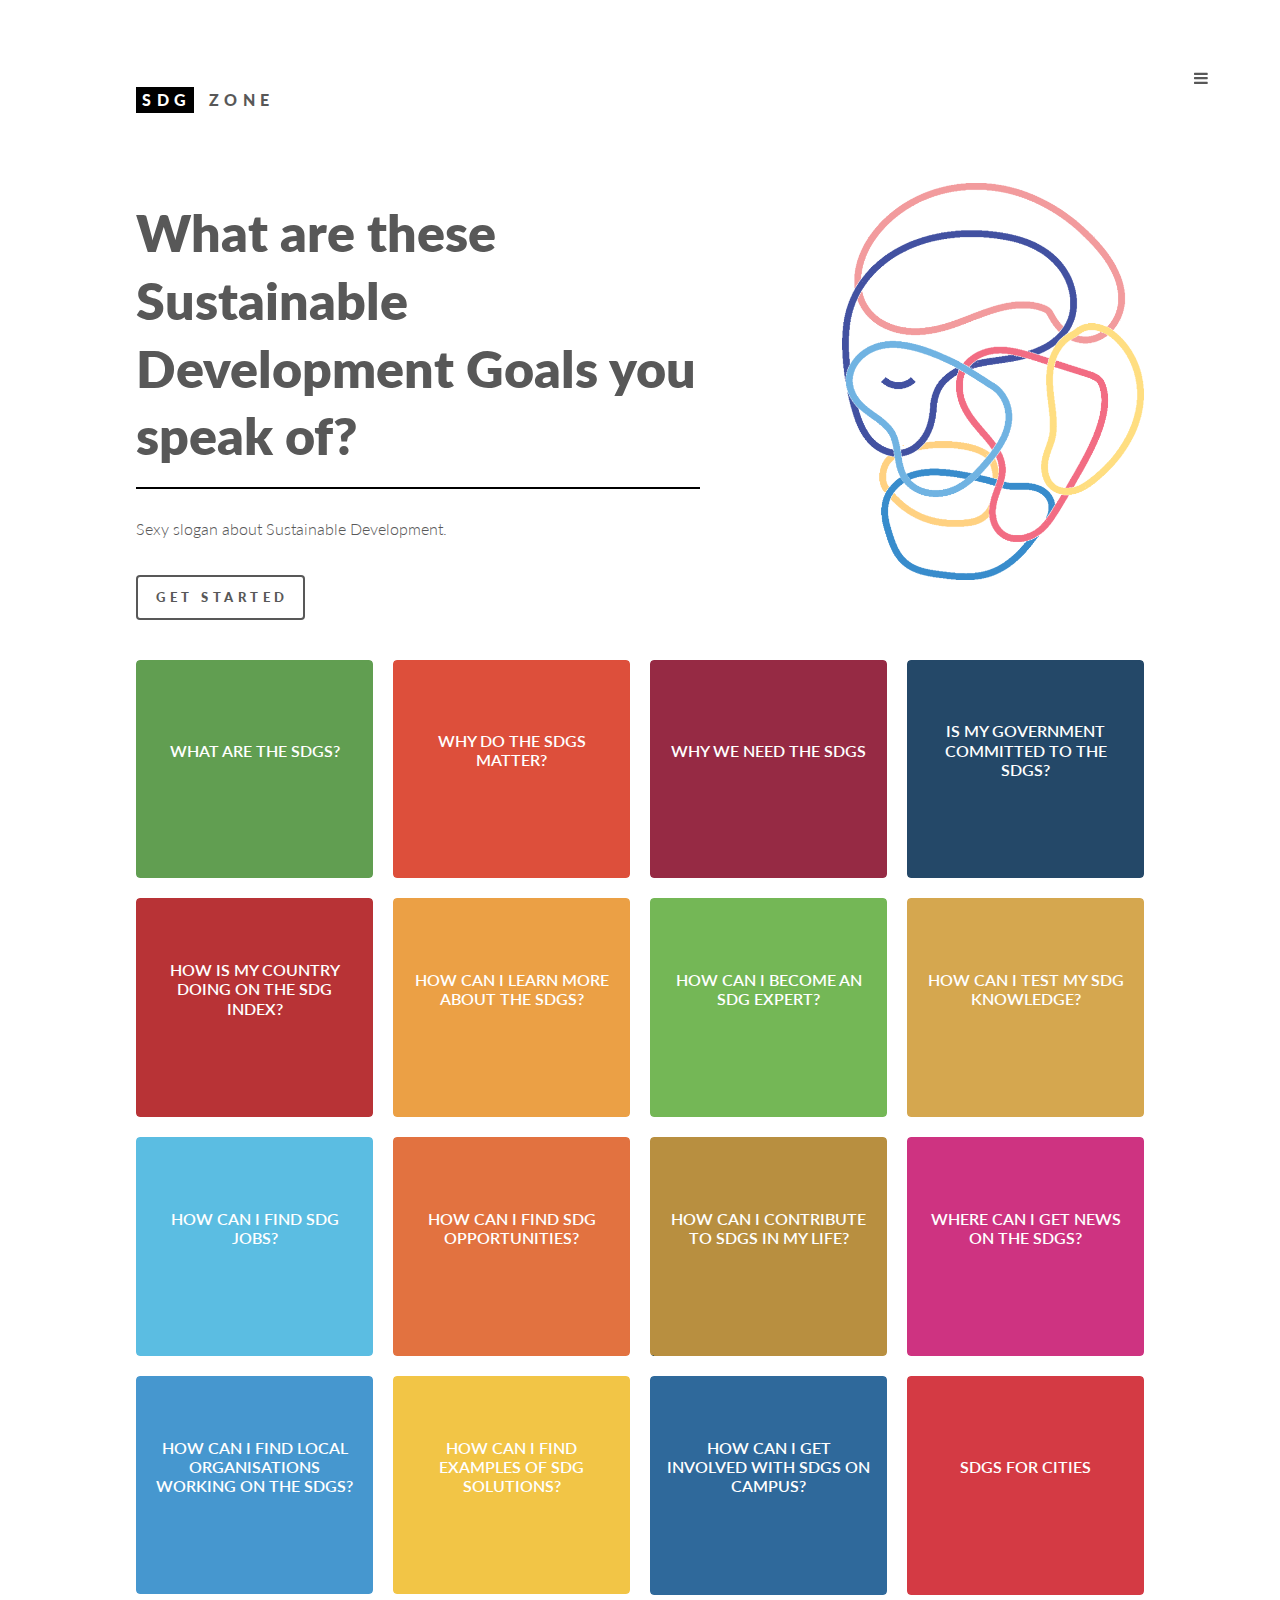
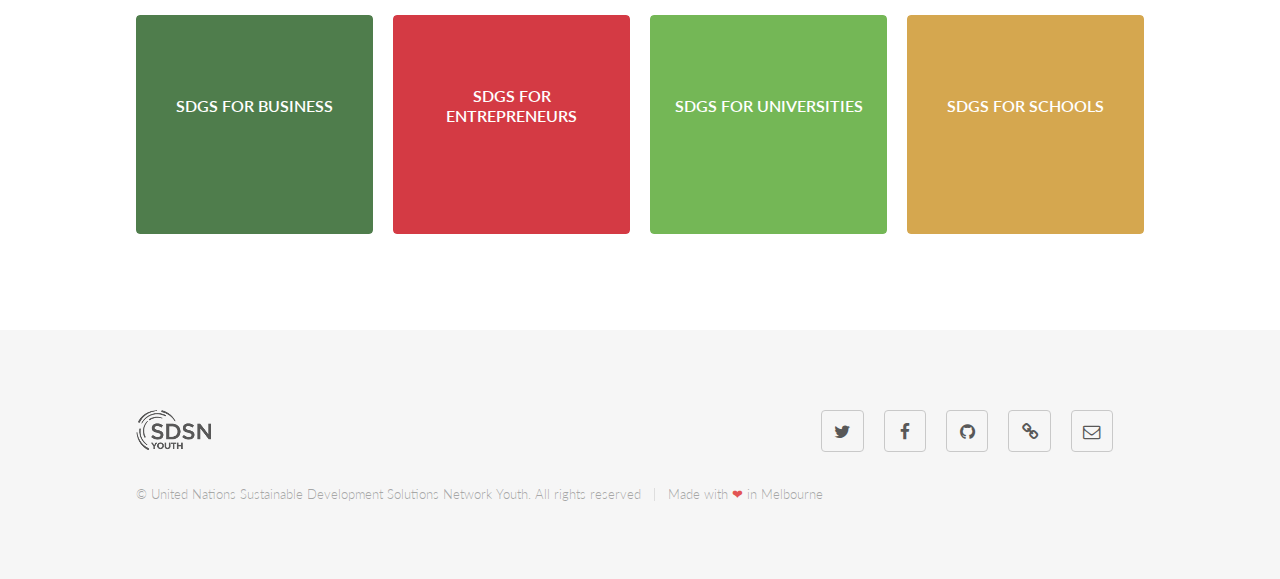
==== commit b526a779: "removed form and added logo" ====
--- a/index.html
+++ b/index.html
@@ -283,24 +283,9 @@
 					<footer id="footer">
 						<div class="inner">
 							<section>
-								<h2>Get in touch</h2>
-								<form method="post" action="#">
-									<div class="field half first">
-										<input type="text" name="name" id="name" placeholder="Name" />
-									</div>
-									<div class="field half">
-										<input type="email" name="email" id="email" placeholder="Email" />
-									</div>
-									<div class="field">
-										<textarea name="message" id="message" placeholder="Message"></textarea>
-									</div>
-									<ul class="actions">
-										<li><input type="submit" value="Send" class="special" /></li>
-									</ul>
-								</form>
+								<img src="images/sdsnyouth-grey-logo.png" alt="" />
 							</section>
 							<section>
-								<h2>Follow</h2>
 								<ul class="icons">
 									<li><a href="twitter.com/SDSNYouth" class="icon style2 fa-twitter"><span class="label">Twitter</span></a></li>
 									<li><a href="facebook.com/sdsnyouth" class="icon style2 fa-facebook"><span class="label">Facebook</span></a></li>
@@ -310,11 +295,10 @@
 								</ul>
 							</section>
 							<ul class="copyright">
-								<li>&copy; United Nations Sustainable Development Solutions Network Youth. All rights reserved</li><li>Made with <span class="heart">❤</span> in Melbourne</a></li>
-							</ul>
+									<li>&copy; United Nations Sustainable Development Solutions Network Youth. All rights reserved</li><li>Made with <span class="heart">❤</span> in Melbourne</a></li>
+								</ul>
 						</div>
 					</footer>
-
 			</div>
 			
 		<!-- Scripts -->
--- a/assets/css/main.css
+++ b/assets/css/main.css
@@ -3248,7 +3248,7 @@
 /* Footer */
 
 	#footer {
-		padding: 5em 0 6em 0 ;
+		padding: 4em 0 3em 0 ;
 		background-color: #f6f6f6;
 	}
 
@@ -3284,7 +3284,7 @@
 			#footer > .inner .copyright {
 				width: 100%;
 				padding: 0;
-				margin-top: 5em;
+				margin-top: 2em;
 				list-style: none;
 				font-size: 0.8em;
 				color: rgba(88, 88, 88, 0.5);
@@ -3307,7 +3307,7 @@
 						padding-left: 0;
 						margin-left: 0;
 					}
-
+				
 		@media screen and (max-width: 1280px) {
 
 			#footer {
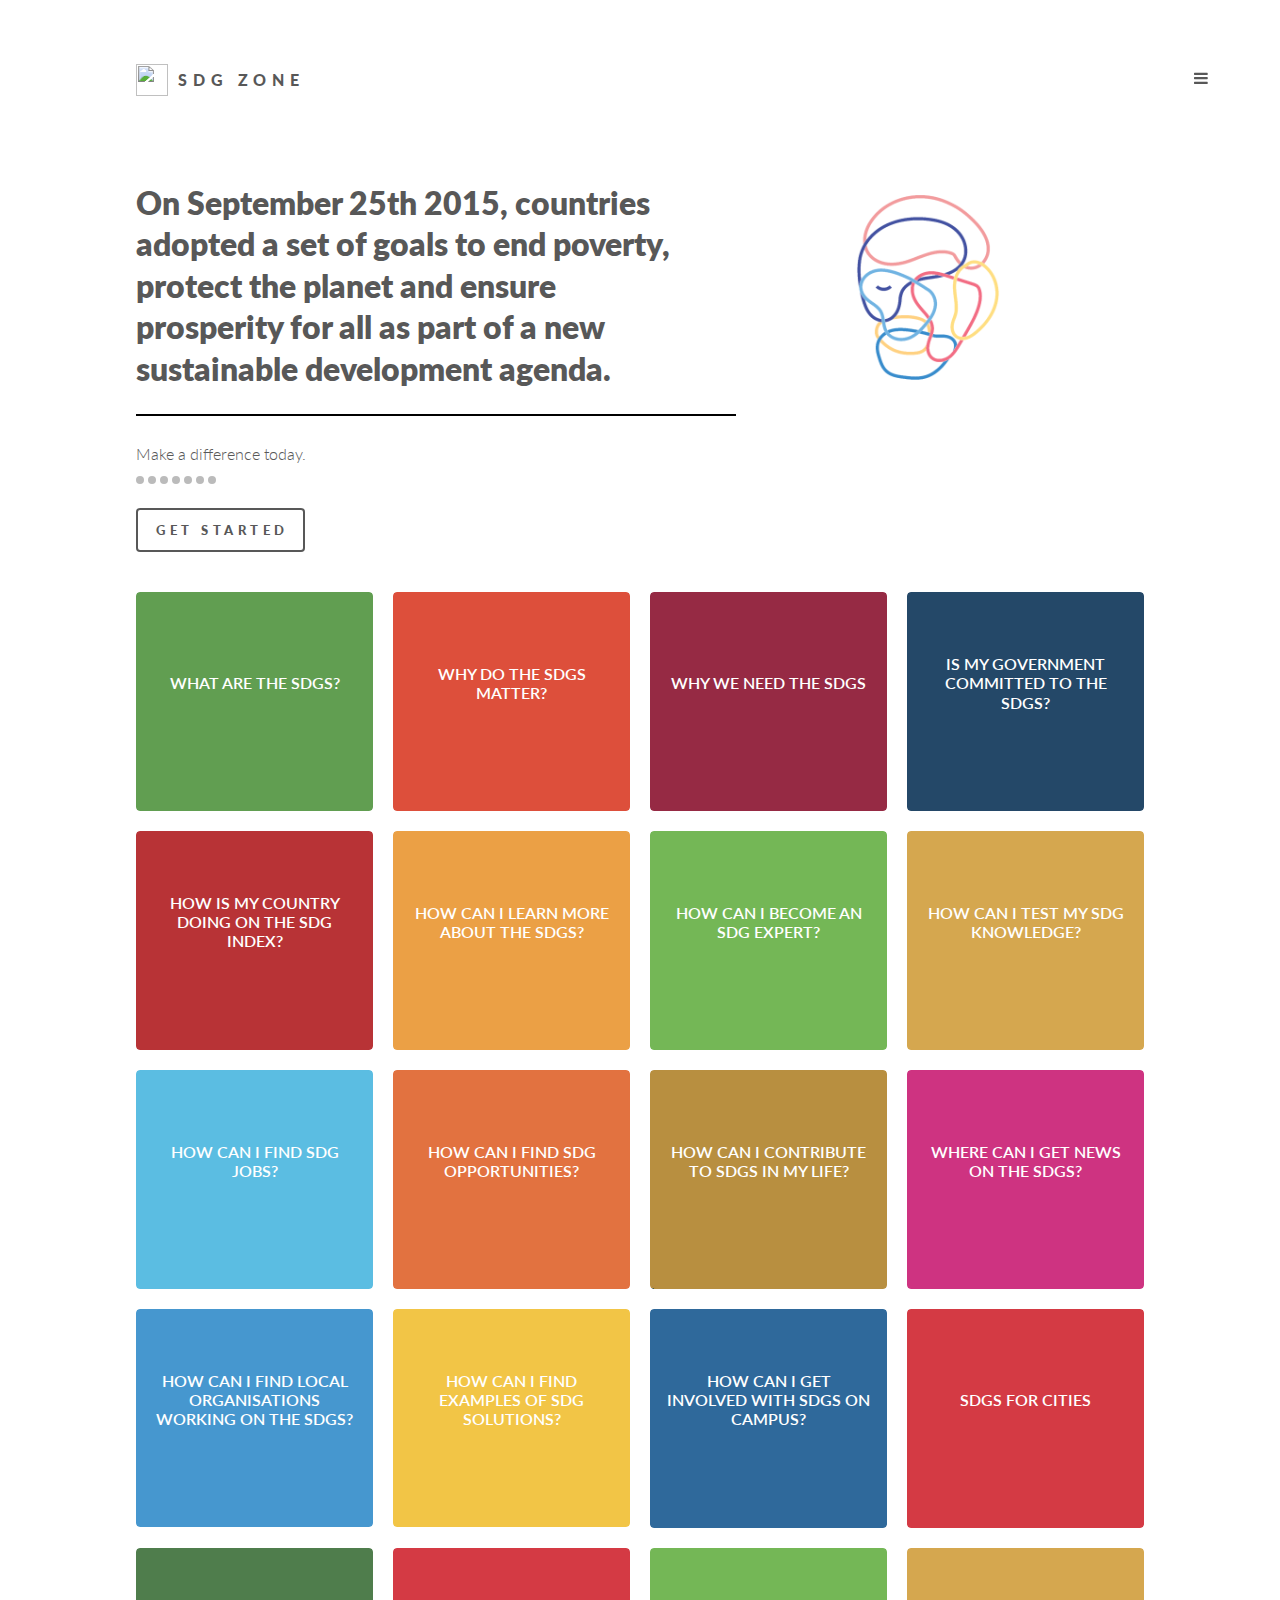
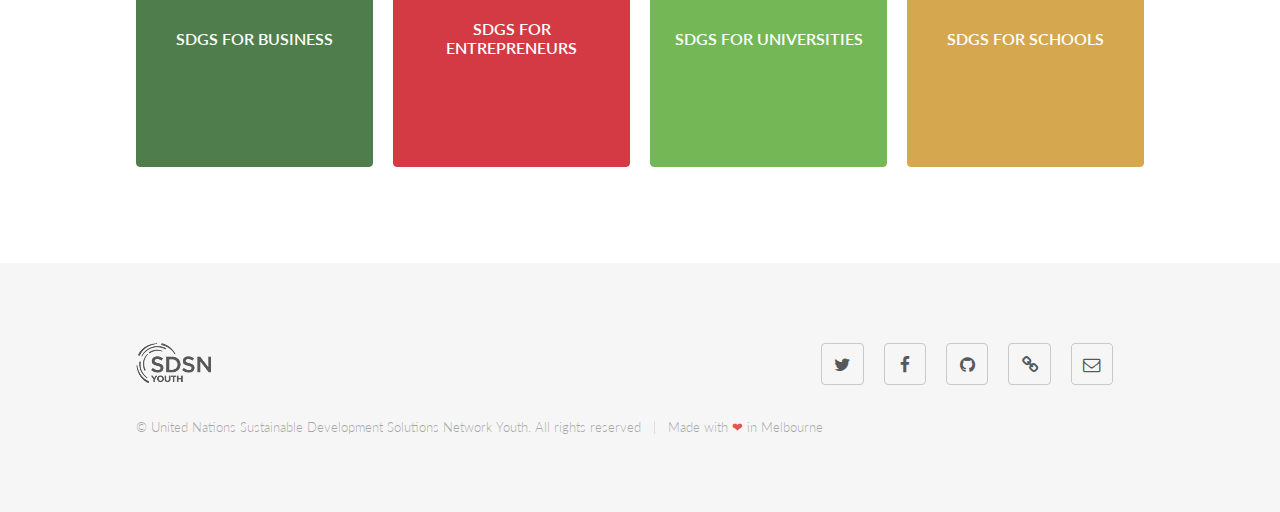
==== commit abeabdd9: "added slideshow, example images and temp logo" ====
--- a/index.html
+++ b/index.html
@@ -23,10 +23,8 @@
 
 							<!-- Logo -->
 								<a href="index.html" class="logo">
-									<!-- <span class="symbol"><img src="images/logo.svg" alt="" /></span><span class="title">SDG ZONE</span> -->
-									<a href="index.html" class="logo"><strong>SDG</strong> <span>ZONE</span></a>
+									<span class="symbol"><img src="images/sdg-wheel.png" alt="" /></span><span class="title">SDG ZONE</span>
 								</a>
-
 							<!-- Nav -->
 								<nav>
 									<a href="#menu" class="icon fa-bars"></a></li>
@@ -40,7 +38,10 @@
 						<h2>Menu</h2>
 						<ul>
 							<li><a href="index.html">Home</a></li>
-							<li><a href="elements.html">Elements</a></li>
+							<li><a href="#tiles">Learn</a></li>
+							<li><a href="#tiles">Engage</a></li>
+							<li><a href="#tiles">Action</a></li>
+							<li><a href="#tiles">Sector</a></li>
 						</ul>
 					</nav>
 
@@ -49,9 +50,80 @@
 						<div class="inner">
 							<section id="banner" class="major">
 								<div class="banner-inner">
-										<h1>What are these Sustainable Development Goals you speak of?</h1>
-										<p>Sexy slogan about Sustainable Development.</p>
-										<a href="#tiles" class="button">Get Started</a>
+									<div class="famous-quotes-slide">
+										<div class="quote">
+											<h1>On September 25th 2015, countries adopted a set of goals to end poverty, protect the planet and ensure prosperity for all as part of a new sustainable development agenda.</h1>
+										</div>
+										<img src="images/landing-image.png"/>
+										<div class="author">
+											<p>Make a difference today.</p>
+										</div>
+									</div>
+									<div class="famous-quotes-slide">
+											<div class="quote">
+												<h1>QUOTE 2 We have to make a difference today. Here's a short, but impactful quote about action and is somewhat relevant to the SDGs. YAYAYYA.</h1>
+											</div>
+											<img src="images/famous-quote-images/shakira.jpg"/>
+											<div class="author">
+												<p>Shakira - Singer, UN Goodwill Ambassador</p>
+											</div>
+									</div>
+									<div class="famous-quotes-slide">
+											<div class="quote">
+												<h1>QUOTE 3 We have to make a difference today. Here's a short, but impactful quote about action and is somewhat relevant to the SDGs. YAYAYYA.</h1>
+											</div>
+											<img src="images/famous-quote-images/jack-ma.jpg"/>
+											<div class="author">
+												<p>Jack Ma - Executive Chairman Alibaba Group, Special Adviser to UN CTAD</p>
+											</div>
+									</div>
+									<div class="famous-quotes-slide">
+											<div class="quote">
+												<h1>QUOTE 4 We have to make a difference today. Here's a short, but impactful quote about action and is somewhat relevant to the SDGs. YAYAYYA.</h1>
+											</div>
+											<img src="images/famous-quote-images/malala.jpg"/>
+											<div class="author">
+												<p>Malala Yousafzai - Children's Activist, Women's Rights Activist, UN Messenger of Peace</p>
+											</div>
+									</div>
+									<div class="famous-quotes-slide">
+											<div class="quote">
+												<h1>QUOTE 5 We have to make a difference today. Here's a short, but impactful quote about action and is somewhat relevant to the SDGs. YAYAYYA.</h1>
+											</div>
+											<img src="images/famous-quote-images/elon-musk.jpg"/>
+											<div class="author">
+												<p>Elon Musk - CEO of SpaceX; CEO of Tesla, Inc. CEO of Neuralink</p>
+											</div>
+									</div>
+									<div class="famous-quotes-slide">
+											<div class="quote">
+												<h1>QUOTE 5 We have to make a difference today. Here's a short, but impactful quote about action and is somewhat relevant to the SDGs. YAYAYYA.</h1>
+											</div>
+											<img src="images/famous-quote-images/amina-j-mohammed.jpg"/>
+											<div class="author">
+												<p>Amina J. Mohammed - Deputy Secretary-General of the United Nations</p>
+											</div>
+									</div>
+									<div class="famous-quotes-slide">
+											<div class="quote">
+												<h1>QUOTE 5 We have to make a difference today. Here's a short, but impactful quote about action and is somewhat relevant to the SDGs. YAYAYYA.</h1>
+											</div>
+											<img src="images/famous-quote-images/bill-gates.jpg"/>
+											<div class="author">
+												<p>Bill Gates - Co-Founder Microsoft</p>
+											</div>
+									</div>
+									<div style="text-align:left">
+											<span class="dot" onclick="currentSlide(1)"></span> 
+											<span class="dot" onclick="currentSlide(2)"></span> 
+											<span class="dot" onclick="currentSlide(3)"></span> 
+											<span class="dot" onclick="currentSlide(4)"></span> 
+											<span class="dot" onclick="currentSlide(5)"></span> 
+											<span class="dot" onclick="currentSlide(6)"></span> 
+											<span class="dot" onclick="currentSlide(7)"></span> 
+									</div>
+										
+									<a href="#tiles" class="button">Get Started</a>
 								</div>
 							</section>
 							<section id="tiles">
@@ -307,6 +379,7 @@
 			<script src="assets/js/util.js"></script>
 			<!--[if lte IE 8]><script src="assets/js/ie/respond.min.js"></script><![endif]-->
 			<script src="assets/js/main.js"></script>
+			<script src="assets/js/slideshow.js"></script>
 
 	</body>
 </html>--- a/assets/css/main.css
+++ b/assets/css/main.css
@@ -1694,7 +1694,7 @@
 	}
 
 	h1 {
-		font-size: 2.75em;
+		font-size: 2.75sem;
 		font-weight: 800;
 		line-height: 1.3;
 		margin: 0 0 1em 0;
@@ -2582,7 +2582,6 @@
 
 /* Banner */
 	#banner {
-		background-image: url("../../images/landing-image.png");
 		padding: 6em 0 2em 0;
 		background-repeat: no-repeat;
 		background-size: 30%;
@@ -2603,7 +2602,7 @@
 	}
 
 	#banner h1 {
-		font-size: 3.25em;
+		font-size: 2em;
 		width: 80%;
 		margin-bottom: 0em;	
 	}
@@ -2612,24 +2611,47 @@
 		width: 70%;
 		align-items: center;
 		display: flex;
-		margin: 0 0 2em 0;
-	}
-
-	.banner-inner > :first-child:after {
+		margin: 0 0 0 0;
+	}
+
+	.famous-quotes-slide > :first-child:after {
 		content: '';
 		background-color: #000000;
 		display: block;
 		height: 2px;
-		margin: 0.325em 0 0.5em 0;
-		width: 100%;
+		margin: 1.5em 0 1.5em 0;
+		width: 85%;
 		float: none;
 	}
 
-	#banner.major > img {
+/* Famous quotes slideshow */
+	.famous-quotes-slide {
+		display: none;
+	}
+
+	.famous-quotes-slide > img {
 		width: 30%;
 		position: absolute;
 		z-index: 0;
 		float: right;
+		top: 0em;
+		right: -12em;
+		border-radius: 50%;
+	}
+
+	.dot {
+		cursor:pointer;
+		height: 8px;
+		width: 8px;
+		margin: 0.5em 0 1em 0;
+		background-color: #bbb;
+		border-radius: 50%;
+		display: inline-block;
+		transition: background-color 0.6s ease;
+	}
+
+	.active, .dot:hover {
+		background-color: #717171;
 	}
 
 /* Tiles */
@@ -2653,7 +2675,7 @@
 			-ms-transition: -ms-transform 0.5s ease, opacity 0.5s ease;
 			transition: transform 0.5s ease, opacity 0.5s ease;
 			position: relative;
-			width: calc(23% - 1.25em);
+			width: calc(18% - 1.25em);
 			margin: 2.5em 0 0 2.5em;
 		}
 
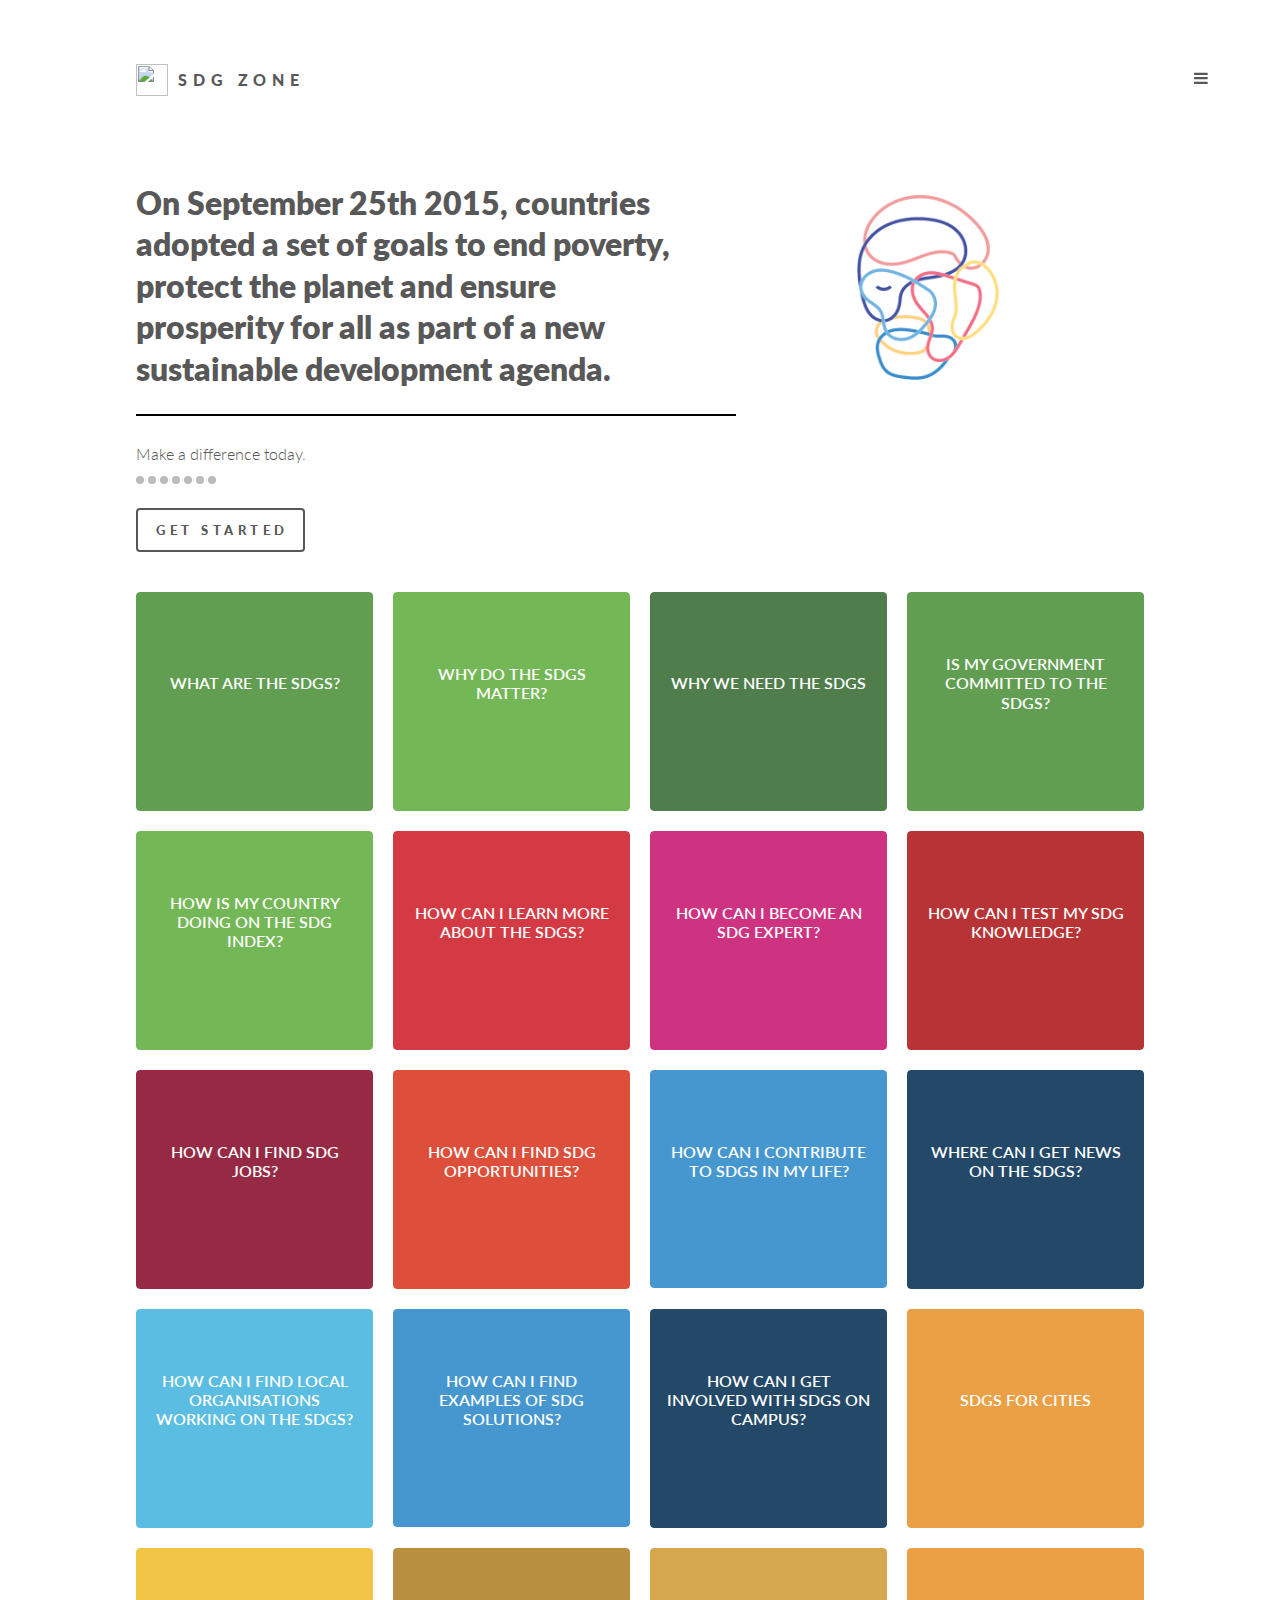
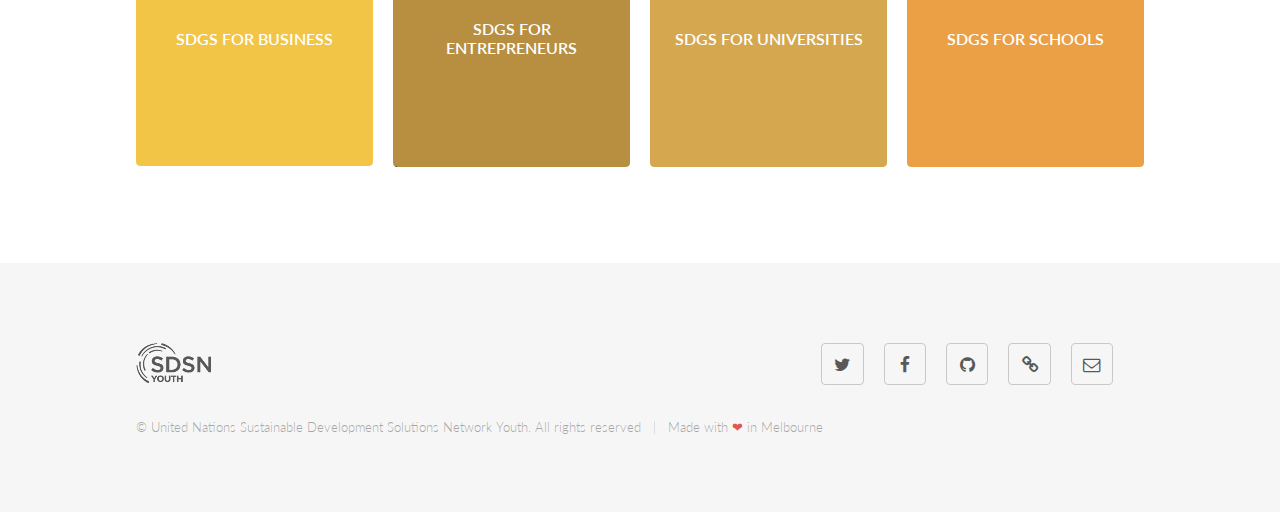
==== commit c3888672: "changed around some images.. unsure how I feel about it. Also those slideshow dots..." ====
--- a/index.html
+++ b/index.html
@@ -140,10 +140,142 @@
 								</article>
 								<article class="style2">
 									<span class="image">
+										<img src="images/pic07.jpg" alt="" />
+									</span>
+									<a href="generic.html">
+										<h3>Why do the SDGs matter?</h3>
+										<div class="content">
+											<p>Sed nisl arcu euismod sit amet nisi lorem etiam dolor veroeros et feugiat.</p>
+										</div>
+									</a>
+								</article>
+								<article class="style3">
+									<span class="image">
+										<img src="images/pic04.jpg" alt="" />
+									</span>
+									<a href="generic.html">
+										<h3>Why we need the SDGs</h3>
+										<div class="content">
+											<p>Sed nisl arcu euismod sit amet nisi lorem etiam dolor veroeros et feugiat.</p>
+										</div>
+									</a>
+								</article>
+								<article class="style4">
+									<span class="image">
+										<img src="images/pic01.jpg" alt="" />
+									</span>
+									<a href="generic.html">
+										<h3>Is my government committed to the SDGs?</h3>
+										<div class="content">
+											<p>Sed nisl arcu euismod sit amet nisi lorem etiam dolor veroeros et feugiat.</p>
+										</div>
+									</a>
+								</article>
+								<article class="style5">
+									<span class="image">
+										<img src="images/pic07.jpg" alt="" />
+									</span>
+									<a href="generic.html">
+										<h3>How is my country doing on the SDG Index?</h3>
+										<div class="content">
+											<p>Sed nisl arcu euismod sit amet nisi lorem etiam dolor veroeros et feugiat.</p>
+										</div>
+									</a>
+								</article>
+								<article class="style6">
+									<span class="image">
+										<img src="images/pic17.jpg" alt="" />
+									</span>
+									<a href="generic.html">
+										<h3>How can I learn more about the SDGs?</h3>
+										<div class="content">
+											<p>Sed nisl arcu euismod sit amet nisi lorem etiam dolor veroeros et feugiat.</p>
+										</div>
+									</a>
+								</article>
+								<article class="style2">
+									<span class="image">
+										<img src="images/pic12.jpg" alt="" />
+									</span>
+									<a href="generic.html">
+										<h3>How can I become an SDG expert?</h3>
+										<div class="content">
+											<p>Sed nisl arcu euismod sit amet nisi lorem etiam dolor veroeros et feugiat.</p>
+										</div>
+									</a>
+								</article>
+								<article class="style3">
+									<span class="image">
+										<img src="images/pic05.jpg" alt="" />
+									</span>
+									<a href="generic.html">
+										<h3>How can I test my SDG knowledge?</h3>
+										<div class="content">
+											<p>Sed nisl arcu euismod sit amet nisi lorem etiam dolor veroeros et feugiat.</p>
+										</div>
+									</a>
+								</article>
+								<article class="style1">
+									<span class="image">
+										<img src="images/pic03.jpg" alt="" />
+									</span>
+									<a href="generic.html">
+										<h3>How can I find SDG jobs?</h3>
+										<div class="content">
+											<p>Sed nisl arcu euismod sit amet nisi lorem etiam dolor veroeros et feugiat.</p>
+										</div>
+									</a>
+								</article>
+								<article class="style5">
+									<span class="image">
 										<img src="images/pic02.jpg" alt="" />
 									</span>
 									<a href="generic.html">
-										<h3>Why do the SDGs matter?</h3>
+										<h3>How can I find SDG opportunities?</h3>
+										<div class="content">
+											<p>Sed nisl arcu euismod sit amet nisi lorem etiam dolor veroeros et feugiat.</p>
+										</div>
+									</a>
+								</article>
+								<article class="style6">
+									<span class="image">
+										<img src="images/pic14.jpg" alt="" />
+									</span>
+									<a href="generic.html">
+										<h3>How can I contribute to SDGs in my life?</h3>
+										<div class="content">
+											<p>Sed nisl arcu euismod sit amet nisi lorem etiam dolor veroeros et feugiat.</p>
+										</div>
+									</a>
+								</article>
+								<article class="style4">
+									<span class="image">
+										<img src="images/pic18.jpg" alt="" />
+									</span>
+									<a href="generic.html">
+										<h3>Where can I get news on the SDGs?</h3>
+										<div class="content">
+											<p>Sed nisl arcu euismod sit amet nisi lorem etiam dolor veroeros et feugiat.</p>
+										</div>
+									</a>
+								</article>
+								<article class="style1">
+									<span class="image">
+										<img src="images/pic09.jpg" alt="" />
+									</span>
+									<a href="generic.html">
+										<h3>How can I find local organisations working on the SDGs?</h3>
+										<div class="content">
+											<p>Sed nisl arcu euismod sit amet nisi lorem etiam dolor veroeros et feugiat.</p>
+										</div>
+									</a>
+								</article>
+								<article class="style2">
+									<span class="image">
+										<img src="images/pic14.jpg" alt="" />
+									</span>
+									<a href="generic.html">
+										<h3>How can I find examples of SDG solutions?</h3>
 										<div class="content">
 											<p>Sed nisl arcu euismod sit amet nisi lorem etiam dolor veroeros et feugiat.</p>
 										</div>
@@ -151,10 +283,10 @@
 								</article>
 								<article class="style3">
 									<span class="image">
-										<img src="images/pic03.jpg" alt="" />
-									</span>
-									<a href="generic.html">
-										<h3>Why we need the SDGs</h3>
+										<img src="images/pic18.jpg" alt="" />
+									</span>
+									<a href="generic.html">
+										<h3>How can I get involved with SDGs on campus?</h3>
 										<div class="content">
 											<p>Sed nisl arcu euismod sit amet nisi lorem etiam dolor veroeros et feugiat.</p>
 										</div>
@@ -162,10 +294,10 @@
 								</article>
 								<article class="style4">
 									<span class="image">
-										<img src="images/pic18.jpg" alt="" />
-									</span>
-									<a href="generic.html">
-										<h3>Is my government committed to the SDGs?</h3>
+										<img src="images/pic06.jpg" alt="" />
+									</span>
+									<a href="generic.html">
+										<h3>SDGs for Cities</h3>
 										<div class="content">
 											<p>Sed nisl arcu euismod sit amet nisi lorem etiam dolor veroeros et feugiat.</p>
 										</div>
@@ -173,10 +305,10 @@
 								</article>
 								<article class="style5">
 									<span class="image">
-										<img src="images/pic05.jpg" alt="" />
-									</span>
-									<a href="generic.html">
-										<h3>How is my country doing on the SDG Index?</h3>
+										<img src="images/pic15.jpg" alt="" />
+									</span>
+									<a href="generic.html">
+										<h3>SDGs for Business</h3>
 										<div class="content">
 											<p>Sed nisl arcu euismod sit amet nisi lorem etiam dolor veroeros et feugiat.</p>
 										</div>
@@ -184,139 +316,7 @@
 								</article>
 								<article class="style6">
 									<span class="image">
-										<img src="images/pic06.jpg" alt="" />
-									</span>
-									<a href="generic.html">
-										<h3>How can I learn more about the SDGs?</h3>
-										<div class="content">
-											<p>Sed nisl arcu euismod sit amet nisi lorem etiam dolor veroeros et feugiat.</p>
-										</div>
-									</a>
-								</article>
-								<article class="style2">
-									<span class="image">
-										<img src="images/pic07.jpg" alt="" />
-									</span>
-									<a href="generic.html">
-										<h3>How can I become an SDG expert?</h3>
-										<div class="content">
-											<p>Sed nisl arcu euismod sit amet nisi lorem etiam dolor veroeros et feugiat.</p>
-										</div>
-									</a>
-								</article>
-								<article class="style3">
-									<span class="image">
-										<img src="images/pic08.jpg" alt="" />
-									</span>
-									<a href="generic.html">
-										<h3>How can I test my SDG knowledge?</h3>
-										<div class="content">
-											<p>Sed nisl arcu euismod sit amet nisi lorem etiam dolor veroeros et feugiat.</p>
-										</div>
-									</a>
-								</article>
-								<article class="style1">
-									<span class="image">
-										<img src="images/pic09.jpg" alt="" />
-									</span>
-									<a href="generic.html">
-										<h3>How can I find SDG jobs?</h3>
-										<div class="content">
-											<p>Sed nisl arcu euismod sit amet nisi lorem etiam dolor veroeros et feugiat.</p>
-										</div>
-									</a>
-								</article>
-								<article class="style5">
-									<span class="image">
-										<img src="images/pic10.jpg" alt="" />
-									</span>
-									<a href="generic.html">
-										<h3>How can I find SDG opportunities?</h3>
-										<div class="content">
-											<p>Sed nisl arcu euismod sit amet nisi lorem etiam dolor veroeros et feugiat.</p>
-										</div>
-									</a>
-								</article>
-								<article class="style6">
-									<span class="image">
 										<img src="images/pic11.jpg" alt="" />
-									</span>
-									<a href="generic.html">
-										<h3>How can I contribute to SDGs in my life?</h3>
-										<div class="content">
-											<p>Sed nisl arcu euismod sit amet nisi lorem etiam dolor veroeros et feugiat.</p>
-										</div>
-									</a>
-								</article>
-								<article class="style4">
-									<span class="image">
-										<img src="images/pic12.jpg" alt="" />
-									</span>
-									<a href="generic.html">
-										<h3>Where can I get news on the SDGs?</h3>
-										<div class="content">
-											<p>Sed nisl arcu euismod sit amet nisi lorem etiam dolor veroeros et feugiat.</p>
-										</div>
-									</a>
-								</article>
-								<article class="style1">
-									<span class="image">
-										<img src="images/pic14.jpg" alt="" />
-									</span>
-									<a href="generic.html">
-										<h3>How can I find local organisations working on the SDGs?</h3>
-										<div class="content">
-											<p>Sed nisl arcu euismod sit amet nisi lorem etiam dolor veroeros et feugiat.</p>
-										</div>
-									</a>
-								</article>
-								<article class="style2">
-									<span class="image">
-										<img src="images/pic15.jpg" alt="" />
-									</span>
-									<a href="generic.html">
-										<h3>How can I find examples of SDG solutions?</h3>
-										<div class="content">
-											<p>Sed nisl arcu euismod sit amet nisi lorem etiam dolor veroeros et feugiat.</p>
-										</div>
-									</a>
-								</article>
-								<article class="style3">
-									<span class="image">
-										<img src="images/pic16.jpg" alt="" />
-									</span>
-									<a href="generic.html">
-										<h3>How can I get involved with SDGs on campus?</h3>
-										<div class="content">
-											<p>Sed nisl arcu euismod sit amet nisi lorem etiam dolor veroeros et feugiat.</p>
-										</div>
-									</a>
-								</article>
-								<article class="style4">
-									<span class="image">
-										<img src="images/pic17.jpg" alt="" />
-									</span>
-									<a href="generic.html">
-										<h3>SDGs for Cities</h3>
-										<div class="content">
-											<p>Sed nisl arcu euismod sit amet nisi lorem etiam dolor veroeros et feugiat.</p>
-										</div>
-									</a>
-								</article>
-								<article class="style5">
-									<span class="image">
-										<img src="images/pic04.jpg" alt="" />
-									</span>
-									<a href="generic.html">
-										<h3>SDGs for Business</h3>
-										<div class="content">
-											<p>Sed nisl arcu euismod sit amet nisi lorem etiam dolor veroeros et feugiat.</p>
-										</div>
-									</a>
-								</article>
-								<article class="style6">
-									<span class="image">
-										<img src="images/pic17.jpg" alt="" />
 									</span>
 									<a href="generic.html">
 										<h3>SDGs for Entrepreneurs</h3>
@@ -327,7 +327,7 @@
 								</article> 
 								<article class="style2">
 									<span class="image">
-										<img src="images/pic07.jpg" alt="" />
+										<img src="images/pic08.jpg" alt="" />
 									</span>
 									<a href="generic.html">
 										<h3>SDGs for Universities</h3>
@@ -338,7 +338,7 @@
 								</article>
 								<article class="style3">
 									<span class="image">
-										<img src="images/pic08.jpg" alt="" />
+										<img src="images/pic06.jpg" alt="" />
 									</span>
 									<a href="generic.html">
 										<h3>SDGs for Schools</h3>
